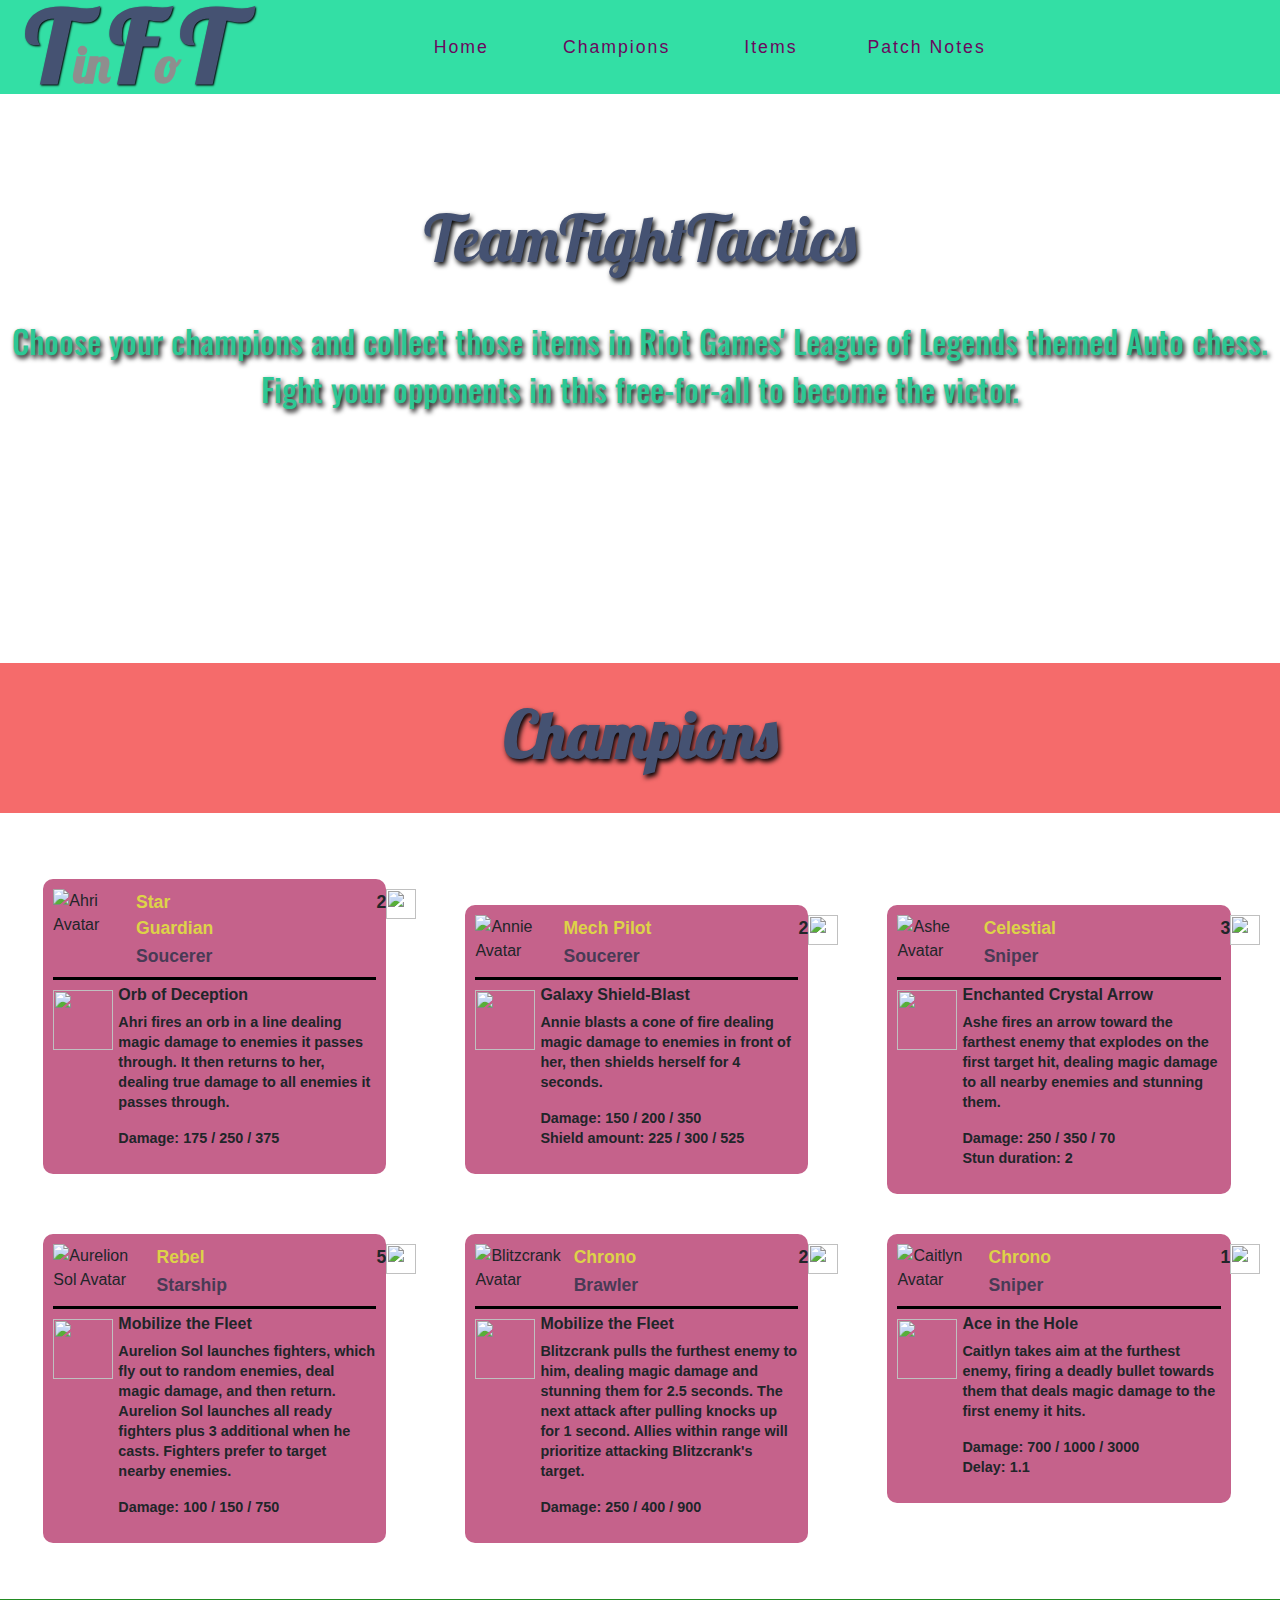
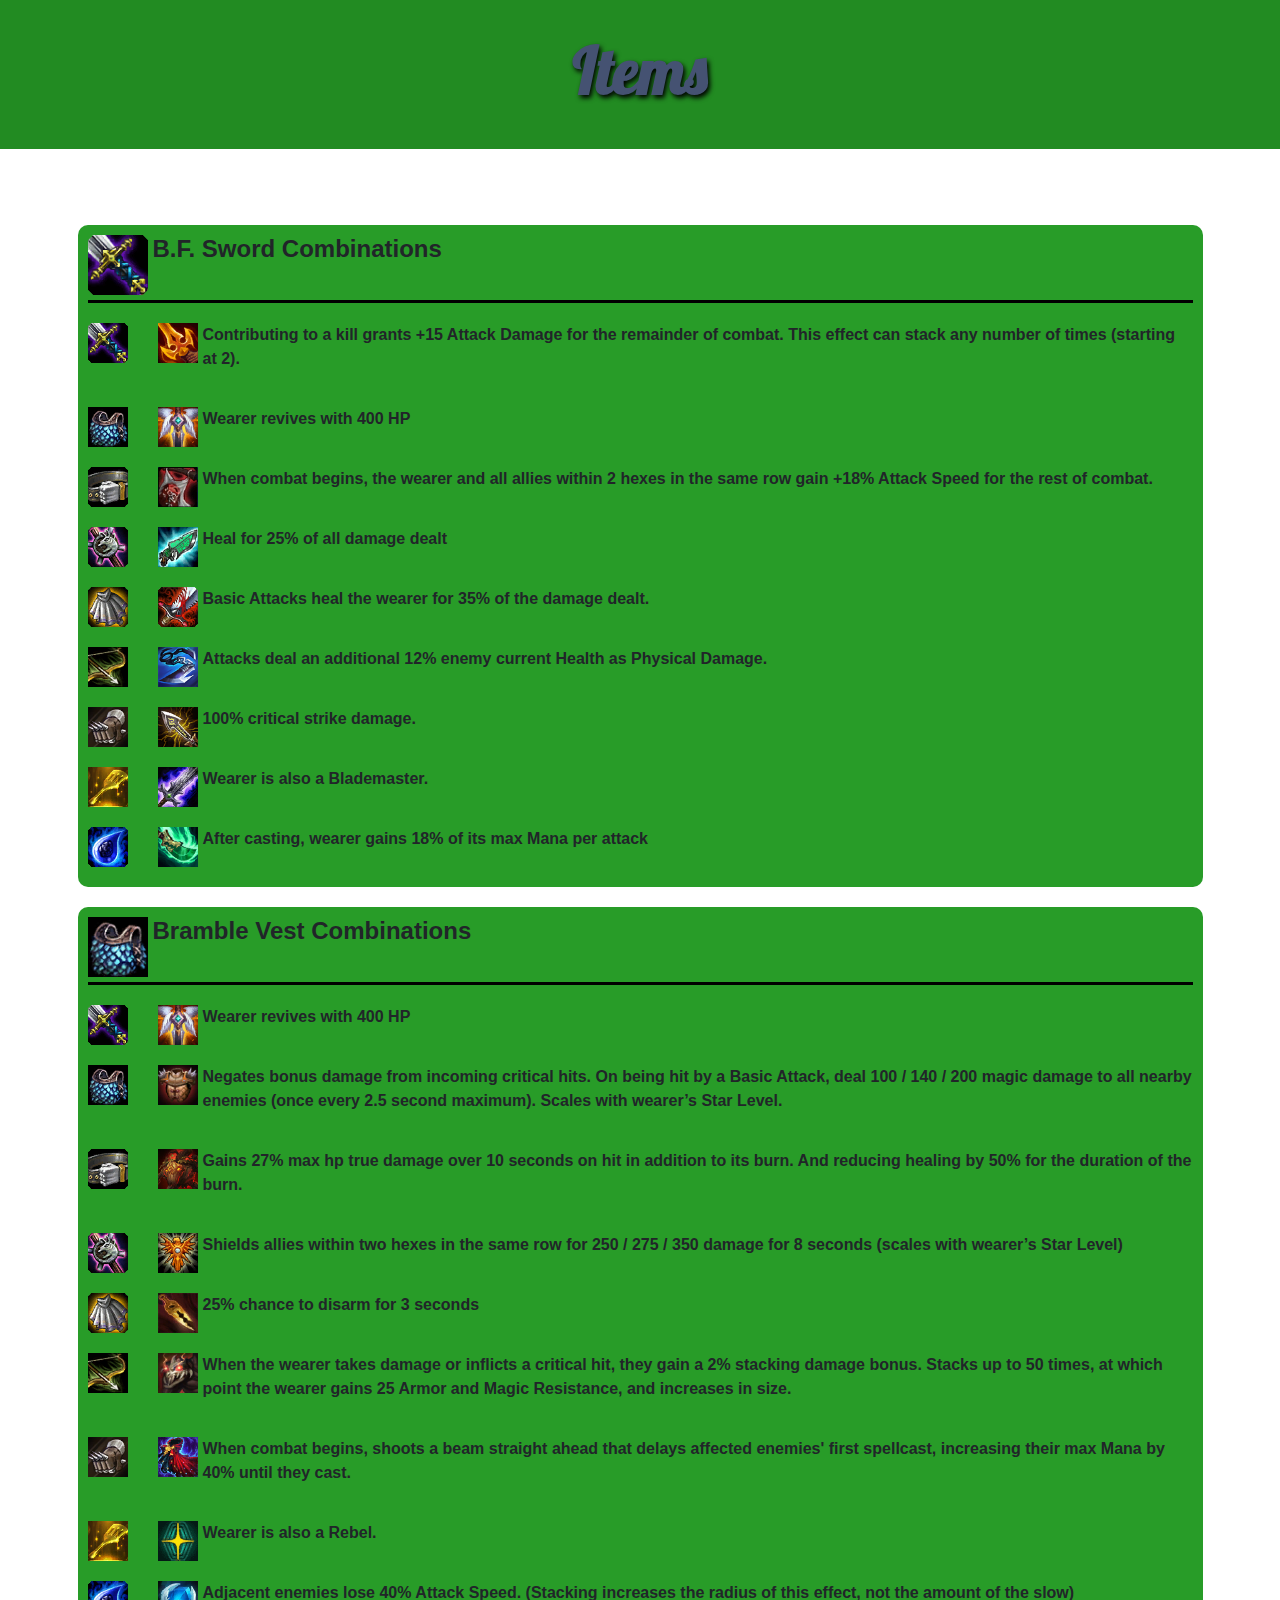
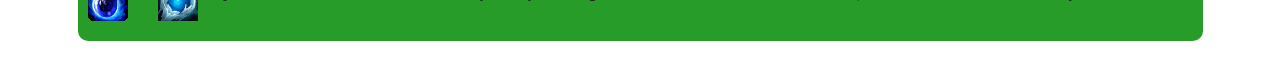
==== index.html @ 9db34774 "Added to items section and changed layout" ====
<!DOCTYPE html>
<html lang="en-us">

<head>
    <meta charset="utf-8">
    <meta name="viewport" content="width=device-width, initial-scale=1.0">
    <title>Tinfo</title>
    <link rel="stylesheet" href="https://maxcdn.bootstrapcdn.com/bootstrap/4.1.3/css/bootstrap.min.css">
    <link rel="stylesheet" href="https://use.fontawesome.com/releases/v5.6.3/css/all.css" integrity="sha384-UHRtZLI+pbxtHCWp1t77Bi1L4ZtiqrqD80Kn4Z8NTSRyMA2Fd33n5dQ8lWUE00s/" crossorigin="anonymous">
    <link href="assets/css/style.css" rel="stylesheet" type="text/css" />
</head>

<body>
    <!------------------------------------------------------------------------Home Page -->

    <div class="parallax">
        <nav class="navbar navbar-light navbar-expand-md">
            <a href="/" class="navbar-brand">
            <h2 id="tft">T<span class="info">in</span>F<span class="info">o</span>T</h2>
            </a>
            <button class="navbar-toggler ml-auto" type="button" data-toggle="collapse" data-target="#navbarNavDropdown" aria-controls="navbarNavDropdown" aria-expanded="false" aria-label="Toggle navigation">
            <span class="navbar-toggler-icon"></span></button>

            <div class="collapse navbar-collapse" id="navbarNavDropdown">
                <ul class="navbar-nav" id="navnav">
                    <li class="active nav-item mr-2"><a class="nav-link" href="/">Home</a></li>
                    <li class="nav-item mr-2"><a class="nav-link" href="">Champions</a></li>
                    <li class="nav-item mr-1"><a class="nav-link" href="">Items</a></li>
                    <li class="nav-item mr-1"><a class="nav-link" href="">Patch Notes</a></li>               
                </ul>
            </div>
        </nav>
        <section>
            <div class="title">
                <h1>TeamFightTactics</h1>
            </div>
            <div class="row">
                <div class="col-12">
                    <div class="title-info text-center">
                        <p>Choose your champions and collect those items in Riot Games' League of Legends themed Auto chess.<br>
                        Fight your opponents in this free-for-all to become the victor.</p>
                    </div>
                </div>
            </div>
        </section>

        <!--------------------------------------------------------------Champion Section-->

        <section  class="champion-img">
            <div class="row">
                <div class="col-12 champion-title">
                    <div>
                        <h2 class="champion">Champions</h2>
                    </div>
                </div>
            </div>
            <div class="row no-gutters">
                <div class="col">
                    <ul class="list-inline menucontainter" id="champion-list">
                        <li class="col-12 col-md-12 col-lg-6 col-xl-4 list-inline-item">
                            <div class="champion-box">
                                <div class="avatar-price">
                                    <div>
                                        <img class="avatar" src="assets/images/avatars/ahri.png" alt="Ahri Avatar">
                                    </div>
                                    <div class="origin-class">
                                        <p class="star-guardian">Star Guardian</p>
                                        <p class="sourcerer">Soucerer</p>
                                    </div>
                                    <div class="price">
                                        <p>
                                            2 <img class="coin" src="assets/images/misc/coin.png">
                                        </p>
                                    </div>
                                </div>
                                <div class="avatar-description">
                                    <div class="ability-box">
                                        <img class="ability" src="assets/images/abilities/ahri-ability.png">
                                    </div>
                                    <div class="ability-description-box">
                                        <h6>Orb of Deception</h6>
                                        <p class="ability-description">Ahri fires an orb in a line dealing magic damage to enemies it passes through. 
                                        It then returns to her, dealing true damage to all enemies it passes through.
                                        </p>

                                        <p class="ability-description">Damage: 175 / 250 / 375</p>
                                    </div>
                                </div>
                            </div>
                        </li>
                        <li class="col-12 col-md-12 col-lg-6 col-xl-4 list-inline-item">
                            <div class="champion-box">
                                <div class="avatar-price">
                                    <div>
                                        <img class="avatar" src="assets/images/avatars/annie.png" alt="Annie Avatar">
                                    </div>
                                    <div class="origin-class">
                                        <p class="star-guardian">Mech Pilot</p>
                                        <p class="sourcerer">Soucerer</p>
                                    </div>
                                    <div class="price">
                                        <p>
                                            2 <img class="coin" src="assets/images/misc/coin.png">
                                        </p>
                                    </div>
                                </div>
                                <div class="avatar-description">
                                    <div class="ability-box">
                                        <img class="ability" src="assets/images/abilities/annie-ability.png">
                                    </div>
                                    <div class="ability-description-box">
                                        <h6>Galaxy Shield-Blast</h6>
                                        <p class="ability-description">Annie blasts a cone of fire dealing magic damage 
                                        to enemies in front of her, then shields herself for 4 seconds.
                                        </p>

                                        <p class="ability-description">    Damage: 150 / 200 / 350 <br> Shield amount: 225 / 300 / 525</p>
                                    </div>
                                </div>
                            </div>
                        </li>
                        <li class="col-12 col-md-12 col-lg-6 col-xl-4 list-inline-item">
                            <div class="champion-box">
                                <div class="avatar-price">
                                    <div>
                                        <img class="avatar" src="assets/images/avatars/ashe.png" alt="Ashe Avatar">
                                    </div>
                                    <div class="origin-class">
                                        <p class="star-guardian">Celestial</p>
                                        <p class="sourcerer">Sniper</p>
                                    </div>
                                    <div class="price">
                                        <p>
                                            3 <img class="coin" src="assets/images/misc/coin.png">
                                        </p>
                                    </div>
                                </div>
                                <div class="avatar-description">
                                    <div class="ability-box">
                                        <img class="ability" src="assets/images/abilities/ashe-ability.png">
                                    </div>
                                    <div class="ability-description-box">
                                        <h6>Enchanted Crystal Arrow</h6>
                                        <p class="ability-description">Ashe fires an arrow toward the farthest enemy that 
                                         explodes on the first target hit, dealing magic damage to all nearby enemies and stunning them.
                                        </p>

                                        <p class="ability-description">    Damage: 250 / 350 / 70 <br> Stun duration: 2</p>
                                    </div>
                                </div>
                            </div>
                        </li>
                        <li class="col-12 col-md-12 col-lg-6 col-xl-4 list-inline-item">
                            <div class="champion-box">
                                <div class="avatar-price">
                                    <div>
                                        <img class="avatar" src="assets/images/avatars/aurelionsol.png" alt="Aurelion Sol Avatar">
                                    </div>
                                    <div class="origin-class">
                                        <p class="star-guardian">Rebel</p>
                                        <p class="sourcerer">Starship</p>
                                    </div>
                                    <div class="price">
                                        <p>
                                            5 <img class="coin" src="assets/images/misc/coin.png">
                                        </p>
                                    </div>
                                </div>
                                <div class="avatar-description">
                                    <div class="ability-box">
                                        <img class="ability" src="assets/images/abilities/aurelion-ability.png">
                                    </div>
                                    <div class="ability-description-box">
                                        <h6>Mobilize the Fleet</h6>
                                        <p class="ability-description">Aurelion Sol launches fighters, which fly out to random enemies, deal magic damage, and then return. 
                                        Aurelion Sol launches all ready fighters plus 3 additional when he casts. Fighters prefer to target nearby enemies.
                                        </p>

                                        <p class="ability-description">Damage: 100 / 150 / 750</p>
                                    </div>
                                </div>
                            </div>
                        </li>
                        <li class="col-12 col-md-12 col-lg-6 col-xl-4 list-inline-item">
                            <div class="champion-box">
                                <div class="avatar-price">
                                    <div>
                                        <img class="avatar" src="assets/images/avatars/blitzcrank.png" alt="Blitzcrank Avatar">
                                    </div>
                                    <div class="origin-class">
                                        <p class="star-guardian">Chrono</p>
                                        <p class="sourcerer">Brawler</p>
                                    </div>
                                    <div class="price">
                                        <p>
                                            2 <img class="coin" src="assets/images/misc/coin.png">
                                        </p>
                                    </div>
                                </div>
                                <div class="avatar-description">
                                    <div class="ability-box">
                                        <img class="ability" src="assets/images/abilities/blitzcrank-ability.png">
                                    </div>
                                    <div class="ability-description-box">
                                        <h6>Mobilize the Fleet</h6>
                                        <p class="ability-description">Blitzcrank pulls the furthest enemy to him, dealing magic damage and stunning them for 2.5 seconds. The next attack after pulling knocks up for 1 second. 
                                        Allies within range will prioritize attacking Blitzcrank's target.
                                        </p>

                                        <p class="ability-description">Damage: 250 / 400 / 900</p>
                                    </div>
                                </div>
                            </div>
                        </li>
                        <li class="col-12 col-md-12 col-lg-6 col-xl-4 list-inline-item">
                            <div class="champion-box">
                                <div class="avatar-price">
                                    <div>
                                        <img class="avatar" src="assets/images/avatars/caitlyn.png" alt="Caitlyn Avatar">
                                    </div>
                                    <div class="origin-class">
                                        <p class="star-guardian">Chrono</p>
                                        <p class="sourcerer">Sniper</p>
                                    </div>
                                    <div class="price">
                                        <p>
                                            1 <img class="coin" src="assets/images/misc/coin.png">
                                        </p>
                                    </div>
                                </div>
                                <div class="avatar-description">
                                    <div class="ability-box">
                                        <img class="ability" src="assets/images/abilities/caitlyn-ability.png">
                                    </div>
                                    <div class="ability-description-box">
                                        <h6>Ace in the Hole</h6>
                                        <p class="ability-description">Caitlyn takes aim at the furthest enemy, 
                                        firing a deadly bullet towards them that deals magic damage to the first enemy it hits.
                                        </p>

                                        <p class="ability-description">    Damage: 700 / 1000 / 3000 <br> Delay: 1.1 </p>
                                    </div>
                                </div>
                            </div>
                        </li>
                    </ul> 
                </div>
            </div>
        </section>

        <!--------------------------------------------------------------Item Section-->

        <section class="item-img">
            <container>
                <div class="row">
                    <div class="col-12 item-title">
                        <div>
                            <h2 class="item">Items</h2>
                        </div>
                    </div>
                </div>
                <div class="row no-gutters">
                    <div class="col">
                        <ul class="list-inline menucontainter" id="item-list">
                            <li class=" col-12 list-inline-item">
                                <div class="item-box">
                                    <div class="item-header">
                                        <div>
                                            <img class= "item-avatar" src="assets/images/items/bfsword.png" alt="B.F. Sword">
                                        </div>
                                        <div class="item-box-header">
                                            <h4>B.F. Sword Combinations</h4>
                                        </div>
                                    </div>
                                    <div class="combo-box">
                                        <div>
                                            <img class= "item-avatar-sm item-one" src="assets/images/items/bfsword.png" alt="B.F. Sword">
                                        </div>
                                        <div>
                                            <img class= "item-avatar-sm item-two" src="assets/images/items/combined/deathblade.png" alt="deathblade">
                                        </div>
                                        <div class="combo-description">
                                            <p>Contributing to a kill grants +15 Attack Damage for the remainder of combat. This effect 
                                            can stack any number of times (starting at 2).
                                            </p> 
                                        </div>
                                    </div>
                                    <div class="combo-box">
                                        <div>
                                            <img class= "item-avatar-sm item-one" src="assets/images/items/chainvest.png" alt="Chain Vest">
                                        </div>
                                        <div>
                                            <img class= "item-avatar-sm item-two" src="assets/images/items/combined/guardianangel.png" alt="Guardian Angel">
                                        </div>
                                        <div class="combo-description">
                                            <p>Wearer revives with 400 HP
                                            </p> 
                                        </div>
                                    </div>
                                    <div class="combo-box">
                                        <div>
                                            <img class= "item-avatar-sm item-one" src="assets/images/items/giantsbelt.png" alt="Giant's Belt">
                                        </div>
                                        <div>
                                            <img class= "item-avatar-sm item-two" src="assets/images/items/combined/zekesherald.png" alt="Zeke's Herald">
                                        </div>
                                        <div class="combo-description">
                                            <p>When combat begins, the wearer and all allies within 2 hexes 
                                            in the same row gain +18% Attack Speed for the rest of combat.
                                            </p> 
                                        </div>
                                    </div>
                                    <div class="combo-box">
                                        <div>
                                            <img class= "item-avatar-sm item-one" src="assets/images/items/needlesslylargerod.png" alt="Needlessly Large Rod">
                                        </div>
                                        <div>
                                            <img class= "item-avatar-sm item-two" src="assets/images/items/combined/hextechgunblade.png" alt="Hextech Gunblade">
                                        </div>
                                        <div class="combo-description">
                                            <p>Heal for 25% of all damage dealt
                                            </p> 
                                        </div>
                                    </div>
                                    <div class="combo-box">
                                        <div>
                                            <img class= "item-avatar-sm item-one" src="assets/images/items/negatroncloak.png" alt="Negatron Cloak">
                                        </div>
                                        <div>
                                            <img class= "item-avatar-sm item-two" src="assets/images/items/combined/bloodthirster.png" alt="Bloodthirster">
                                        </div>
                                        <div class="combo-description">
                                            <p>Basic Attacks heal the wearer for 35% of the damage dealt.
                                            </p> 
                                        </div>
                                    </div>
                                    <div class="combo-box">
                                        <div>
                                            <img class= "item-avatar-sm item-one" src="assets/images/items/recurvebow.png" alt="Recurve Bow">
                                        </div>
                                        <div>
                                            <img class= "item-avatar-sm item-two" src="assets/images/items/combined/giantslayer.png" alt="Giant Slayer">
                                        </div>
                                        <div class="combo-description">
                                            <p>Attacks deal an additional 12% enemy current Health as Physical Damage.
                                            </p> 
                                        </div>
                                    </div>
                                    <div class="combo-box">
                                        <div>
                                            <img class= "item-avatar-sm item-one" src="assets/images/items/sparringgloves.png" alt="Sparring Gloves">
                                        </div>
                                        <div>
                                            <img class= "item-avatar-sm item-two" src="assets/images/items/combined/infinityedge.png" alt="Infinity Edge">
                                        </div>
                                        <div class="combo-description">
                                            <p>100% critical strike damage.
                                            </p> 
                                        </div>
                                    </div>
                                    <div class="combo-box">
                                        <div>
                                            <img class= "item-avatar-sm item-one" src="assets/images/items/spatula.png" alt="B.F. Sword">
                                        </div>
                                        <div>
                                            <img class= "item-avatar-sm item-two" src="assets/images/items/combined/bladeoftheruinedking.png" alt="Blade of the Ruined King">
                                        </div>
                                        <div class="combo-description">
                                            <p>Wearer is also a Blademaster.
                                            </p> 
                                        </div>
                                    </div>
                                    <div class="combo-box">
                                        <div>
                                            <img class= "item-avatar-sm item-one" src="assets/images/items/tearofthegoddess.png" alt="Tear of the Godess">
                                        </div>
                                        <div>
                                            <img class= "item-avatar-sm item-two" src="assets/images/items/combined/spearofshojin.png" alt="Spear of Shojin">
                                        </div>
                                        <div class="combo-description">
                                            <p>After casting, wearer gains 18% of its max Mana per attack
                                            </p> 
                                        </div>
                                    </div>
                                </div>
                            </li>
                            <li class=" col-12 list-inline-item ">
                                <div class="item-box">
                                    <div class="item-header">
                                        <div>
                                            <img class= "item-avatar" src="assets/images/items/chainvest.png" alt="Bramble Vest">
                                        </div>
                                        <div class="item-box-header">
                                            <h4>Bramble Vest Combinations</h4>
                                        </div>
                                    </div>
                                    <div class="combo-box">
                                        <div>
                                            <img class= "item-avatar-sm item-one" src="assets/images/items/bfsword.png" alt="B.F. Sword">
                                        </div>
                                        <div>
                                            <img class= "item-avatar-sm item-two" src="assets/images/items/combined/guardianangel.png" alt="Guardian Angel">
                                        </div>
                                        <div class="combo-description">
                                            <p>Wearer revives with 400 HP
                                            </p> 
                                        </div>
                                    </div>
                                    <div class="combo-box">
                                        <div>
                                            <img class= "item-avatar-sm item-one" src="assets/images/items/chainvest.png" alt="Chain Vest">
                                        </div>
                                        <div>
                                            <img class= "item-avatar-sm item-two" src="assets/images/items/combined/bramblevest.png" alt="Bramble Vest">
                                        </div>
                                        <div class="combo-description">
                                            <p>Negates bonus damage from incoming critical hits. On being hit by a Basic Attack, deal 100 / 140 / 200 magic damage 
                                            to all nearby enemies (once every 2.5 second maximum). Scales with wearer’s Star Level.
                                            </p> 
                                        </div>
                                    </div>
                                    <div class="combo-box">
                                        <div>
                                            <img class= "item-avatar-sm item-one" src="assets/images/items/giantsbelt.png" alt="Giant's Belt">
                                        </div>
                                        <div>
                                            <img class= "item-avatar-sm item-two" src="assets/images/items/combined/redbuff.png" alt="Red Buff">
                                        </div>
                                        <div class="combo-description">
                                            <p>Gains 27% max hp true damage over 10 seconds on hit in addition to its burn. And reducing healing 
                                            by 50% for the duration of the burn.
                                            </p> 
                                        </div>
                                    </div>
                                    <div class="combo-box">
                                        <div>
                                            <img class= "item-avatar-sm item-one" src="assets/images/items/needlesslylargerod.png" alt="Needlessly Large Rod">
                                        </div>
                                        <div>
                                            <img class= "item-avatar-sm item-two" src="assets/images/items/combined/locketoftheironsolari.png" alt="Locket of the Iron Solari">
                                        </div>
                                        <div class="combo-description">
                                            <p>Shields allies within two hexes in the same row for 250 / 275 / 350 damage for 8 seconds
                                            (scales with wearer’s Star Level)
                                            </p> 
                                        </div>
                                    </div>
                                    <div class="combo-box">
                                        <div>
                                            <img class= "item-avatar-sm item-one" src="assets/images/items/negatroncloak.png" alt="Negatron Cloak">
                                        </div>
                                        <div>
                                            <img class= "item-avatar-sm item-two" src="assets/images/items/combined/swordbreaker.png" alt="Sword Breaker">
                                        </div>
                                        <div class="combo-description">
                                            <p>25% chance to disarm for 3 seconds
                                            </p> 
                                        </div>
                                    </div>
                                    <div class="combo-box">
                                        <div>
                                            <img class= "item-avatar-sm item-one" src="assets/images/items/recurvebow.png" alt="Recurve Bow">
                                        </div>
                                        <div>
                                            <img class= "item-avatar-sm item-two" src="assets/images/items/combined/titansresolve.png" alt="Titan's Resolve">
                                        </div>
                                        <div class="combo-description">
                                            <p>When the wearer takes damage or inflicts a critical hit, they gain a 2% stacking damage bonus. 
                                            Stacks up to 50 times, at which point the wearer gains 25 Armor and Magic Resistance, and increases in size.
                                            </p> 
                                        </div>
                                    </div>
                                    <div class="combo-box">
                                        <div>
                                            <img class= "item-avatar-sm item-one" src="assets/images/items/sparringgloves.png" alt="Sparring Gloves">
                                        </div>
                                        <div>
                                            <img class= "item-avatar-sm item-two" src="assets/images/items/combined/shroudofstillness.png" alt="Shroud of Stillness">
                                        </div>
                                        <div class="combo-description">
                                            <p>When combat begins, shoots a beam straight ahead that delays affected enemies' first spellcast, increasing 
                                            their max Mana by 40% until they cast.
                                            </p> 
                                        </div>
                                    </div>
                                    <div class="combo-box">
                                        <div>
                                            <img class= "item-avatar-sm item-one" src="assets/images/items/spatula.png" alt="B.F. Sword">
                                        </div>
                                        <div>
                                            <img class= "item-avatar-sm item-two" src="assets/images/items/combined/rebelmedal.png" alt="Rebel Medal">
                                        </div>
                                        <div class="combo-description">
                                            <p>Wearer is also a Rebel.
                                            </p> 
                                        </div>
                                    </div>
                                    <div class="combo-box">
                                        <div>
                                            <img class= "item-avatar-sm item-one" src="assets/images/items/tearofthegoddess.png" alt="Tear of the Godess">
                                        </div>
                                        <div>
                                            <img class= "item-avatar-sm item-two" src="assets/images/items/combined/frozenheart.png" alt="Frozen Heart">
                                        </div>
                                        <div class="combo-description">
                                            <p>Adjacent enemies lose 40% Attack Speed. (Stacking increases the radius of this effect, not the amount of the slow)
                                            </p> 
                                        </div>
                                    </div>
                                </div>
                            </li>
                        </ul>
                    </div>
                </div>
            </container>
            
        </section>
        <script src="https://code.jquery.com/jquery-3.4.1.slim.min.js"
        integrity="sha384-J6qa4849blE2+poT4WnyKhv5vZF5SrPo0iEjwBvKU7imGFAV0wwj1yYfoRSJoZ+n" crossorigin="anonymous"></script>
        <script src="https://cdn.jsdelivr.net/npm/popper.js@1.16.0/dist/umd/popper.min.js"
        integrity="sha384-Q6E9RHvbIyZFJoft+2mJbHaEWldlvI9IOYy5n3zV9zzTtmI3UksdQRVvoxMfooAo" crossorigin="anonymous"></script>
        <script src="https://stackpath.bootstrapcdn.com/bootstrap/4.4.1/js/bootstrap.min.js"
        integrity="sha384-wfSDF2E50Y2D1uUdj0O3uMBJnjuUD4Ih7YwaYd1iqfktj0Uod8GCExl3Og8ifwB6" crossorigin="anonymous"></script>
    </div>
</body>

</html>
---- assets/css/style.css ----
@import url("https://fonts.googleapis.com/css?family=Noto:100,200,300.400,500,600,700|Nanum+Pen+Script|Oswald:100,200,300.400,500,600,700|Lobster|Fredericka+the+Great");

/*-----------------------------------------------------parallax*/
.parallax{
    background-image: url("../images/misc/hero.jpg");
    background-repeat: no-repeat;
    min-height: 100%;
    width: 100%;
    background-position-x: right -450px;
    background-position-y: -80px;
    background-attachment: fixed;
    overflow-x: hidden;
} 

/*---------------------------------- Navbar-*/
.navbar {
    margin-bottom: 0;
    width: 100%;
    border: 0;
    background-color: #33dfa5;
    top: 0px;
    left: 0px;
    position: absolute;
    z-index: 1;
}

.navbar .navbar-toggler {
    border: 0;
}

.navbar-brand{
    font-family: 'Lobster', sans-serif; 
    font-size: 300%;
    margin-left: 10px;
    margin-right: 100px;
    padding: 0;  
    
}

#tft{
    font-weight: 600;
    font-size: 210%;
    height: 70px;
    color: #455272;
    text-shadow: 1px 1px 2px #000000;
    line-height: 75px;
    
   
    
}

nav a h2 span{
    color: #8f8e8e;
    font-size: 50%;
    text-shadow: none;
}

.navbar-nav{
    margin-left: 300px;
}

.navbar-nav li{
    float: right;
    margin-right: 40px;
    margin-left: 50px;
    font-family: 'Noto', sans-serif;  
}

#navnav li a{
    color: #6b085e;
}

#navnav li a:hover {
    color: #106d2c;
}

.nav-item{
    
    line-height: 55px;
    letter-spacing:2px;
    font-size: 130%;
}

/*---------------------------------------------------------------title----*/
section div h1{
    width: 100%;
    text-align: center;  
    margin: 200px 0px 0px;
    font-size: 400%;
    font-family: 'Lobster', sans-serif;
    color: #455272;
    text-shadow: 2px 3px 5px #000000;
}

.title-info{
    width: 100%;
    text-align: center;
    margin: 40px 5px  250px 0px;
    padding: 0px 10px;
    font-size: 200%;
    font-family: 'Oswald', sans-serif;
    font-weight: 500;
    color: #2dc794;
    text-shadow: 2px 3px 5px #000000;
}
/*----------------------------------------------------------champions background--*/
.champion-img{
    background-image: url("../images/misc/champions.jpg");
    background-repeat: no-repeat;
    min-height: 100%;
    width: 100%;
    background-size: cover;
    background-attachment: fixed;
    overflow-x: hidden;
}
/*--------------------------------------------------------------Champions header--*/

.champion-title{

    background-color: #f56b6b;
    margin-bottom: 5%;
    padding: 2.5% 0px;
}

.champion{

    
    text-align: center;
    font-family: 'Lobster', sans-serif;
    font-size: 400%;
    font-weight: 600;
    color: #455272;
    text-shadow: 2px 3px 5px #000000;
}

/*--------------------------------------------------------------Champions descriptions--*/

#champion-list .list-inline-item{

    padding-left: 3px;
    padding-right: 3px;
    max-width: 32%;
}

.champion-box{

    background-color: #c5628b;
    margin-bottom: 40px;
    margin-left: 5%;
    margin-right: 5%;
    padding: 10px 10px;
    border-radius: 10px;
    position: relative;

}

.avatar-price{

    display: flex;
    padding-bottom: 5px;
    border-bottom: solid #000000;

}

.avatar{

    height:60px;
    width:60px;
    
}

.origin-class{
    width: 120px;
    padding-left: 5px;
    margin-right: 130px;
}

.origin-class p{

    margin-bottom: 2px;
    font-size: 110%;
    font-weight: 700;
}


.price p{

    font-weight: 600;
    font-size: 110%;
    position: absolute;
    float: right;
    
}

.coin{

    width: 30px;
    height: 30px;
    position: absolute;
    float: right;
}

.avatar-description{

    display: flex;
}

.ability-box{

    margin-top: 10px;
    
}

.ability-description-box{

    margin-left: 5px;
    margin-top: 5px;

}

.ability-description-box h6{

    font-weight: 700;
}

.ability{

    width: 60px;
    height: 60px;
}

.ability-description{

    font-size: 90%;
    line-height: 20px;
    font-weight: 600;
}

/*--------------------------------------------------------------origin and class colours--*/

.star-guardian{

    color: #ddd348

}

.sourcerer{

    color: #493a55
}

/*----------------------------------------------------------Items background--*/
.item-img{

    background-image: url("../images/misc/item.jpg");
    background-repeat: no-repeat;
    min-height: 100%;
    width: 100%;
    background-size: cover;
    background-attachment: fixed;
    overflow-x: hidden;

}

/*--------------------------------------------------------------Items header--*/

.item-title{

    background-color: #228b22;
    margin-bottom: 5%;
    padding: 2.5% 0px;
}

.item{

    text-align: center;
    font-family: 'Lobster', sans-serif;
    font-size: 400%;
    font-weight: 600;
    color: #455272;
    text-shadow: 2px 3px 5px #000000
}

/*--------------------------------------------------------------items descriptions--*/

#item-list .list-inline-item{

    max-width: 100%;
    
}


.item-box{

    background-color: #289c28;
    margin: 10px 5%;
    padding: 10px 10px;
    border-radius: 10px;
    position: relative;

}

.item-header{

    display: flex;
    padding-bottom: 5px;
    border-bottom: solid #000000;

}


.item-avatar{

    height:60px;
    width:60px;

}

.item-box-header{

    padding-left: 5px;

}

.item-box-header h4{

    font-weight: 700;
}

.combo-box{

    display: flex;
    margin-top: 20px;
    margin-bottom:10px;
}

.item-avatar-sm{

    height: 40px;
    width: 40px;
}

.item-one{

    margin-right: 30px;
    line-height: 1.5;
}

.item-two{

    margin-right: 5px;
    line-height: 1.5;

}

.combo-description p{

    font-weight: 600;

}
/*-----------------------------------------------------laptop media query--*/

@media only screen and (max-width: 1365px) {

    .navbar-nav{
        margin-left: 5%;
        font-size: 85%
    }

.list-inline-item{
    max-width: 48%;
}

.champion-box{
    margin-left: 10%;
}

.origin-class{

    padding-left: 5px;
    margin-right: 45%;
}
}

/*-----------------------------------------------------tablet media query--*/

@media only screen and (max-width: 1024px) {

    #tft{
    font-size: 200%;
    }

    .navbar-nav{
        margin: 10px 0px;
    }
    .navbar-brand{
        margin-right: 50px;
    }

    .navbar-nav li{  
        margin-right: 40px;
        margin-left: 10px;
        font-size: 100%;
    }
    
.champion-box{
    margin-left:2%;
    margin-right:2%;
    
}

.list-inline-item{
    min-width: 100%;
}

.origin-class{

    padding-left: 5px;
    margin-right: 70%;
}

}

/*-----------------------------------------------------Phone media query--*/

@media only screen and (max-width: 768px) {

    #tft{
    font-size: 150%;
    }

    .navbar-nav{
        margin: 10px 0px; 
    }

    .title{
        font-size: 90%;
    }

    .title-info{
        margin: 20px 5px;
    }

.champion-box{
    margin-right:  3%;
    max-width: 100%;
}

.origin-class{

    padding-left: 5px;
    margin-right: 45%;
}

}
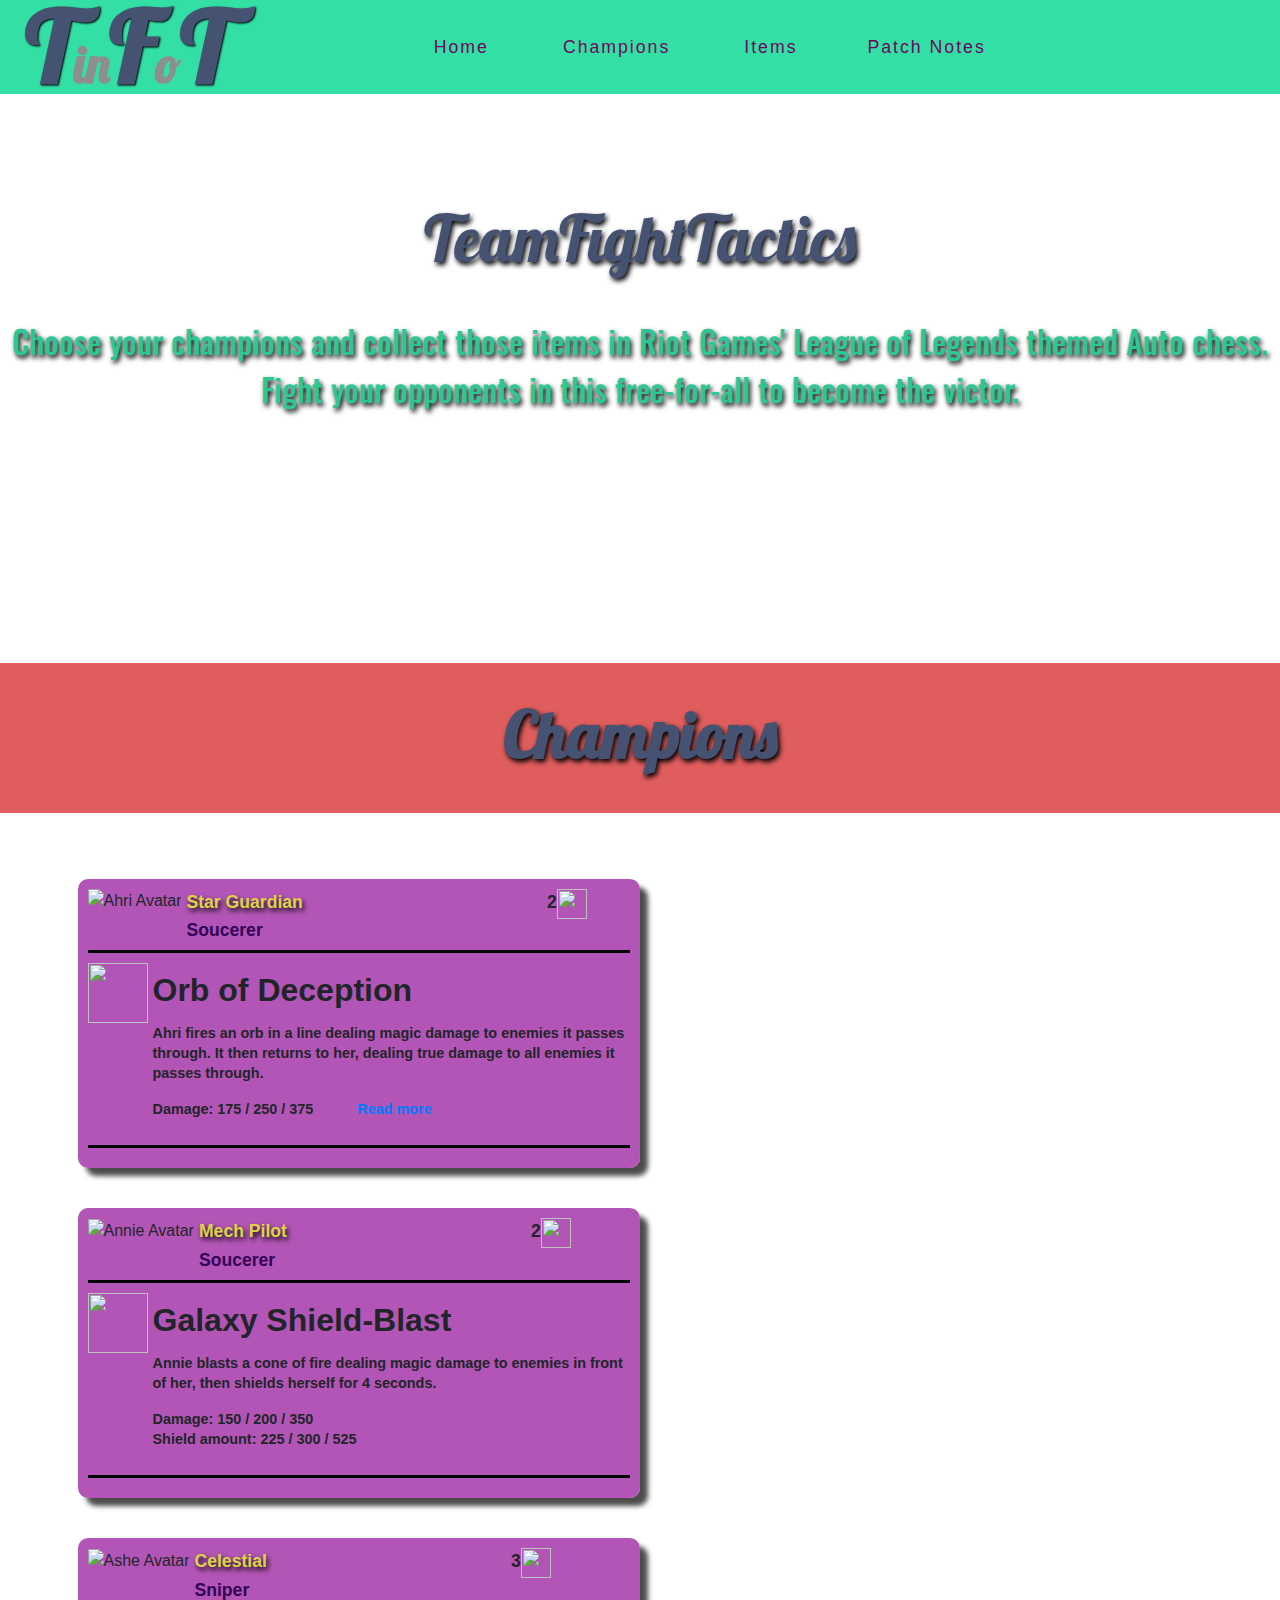
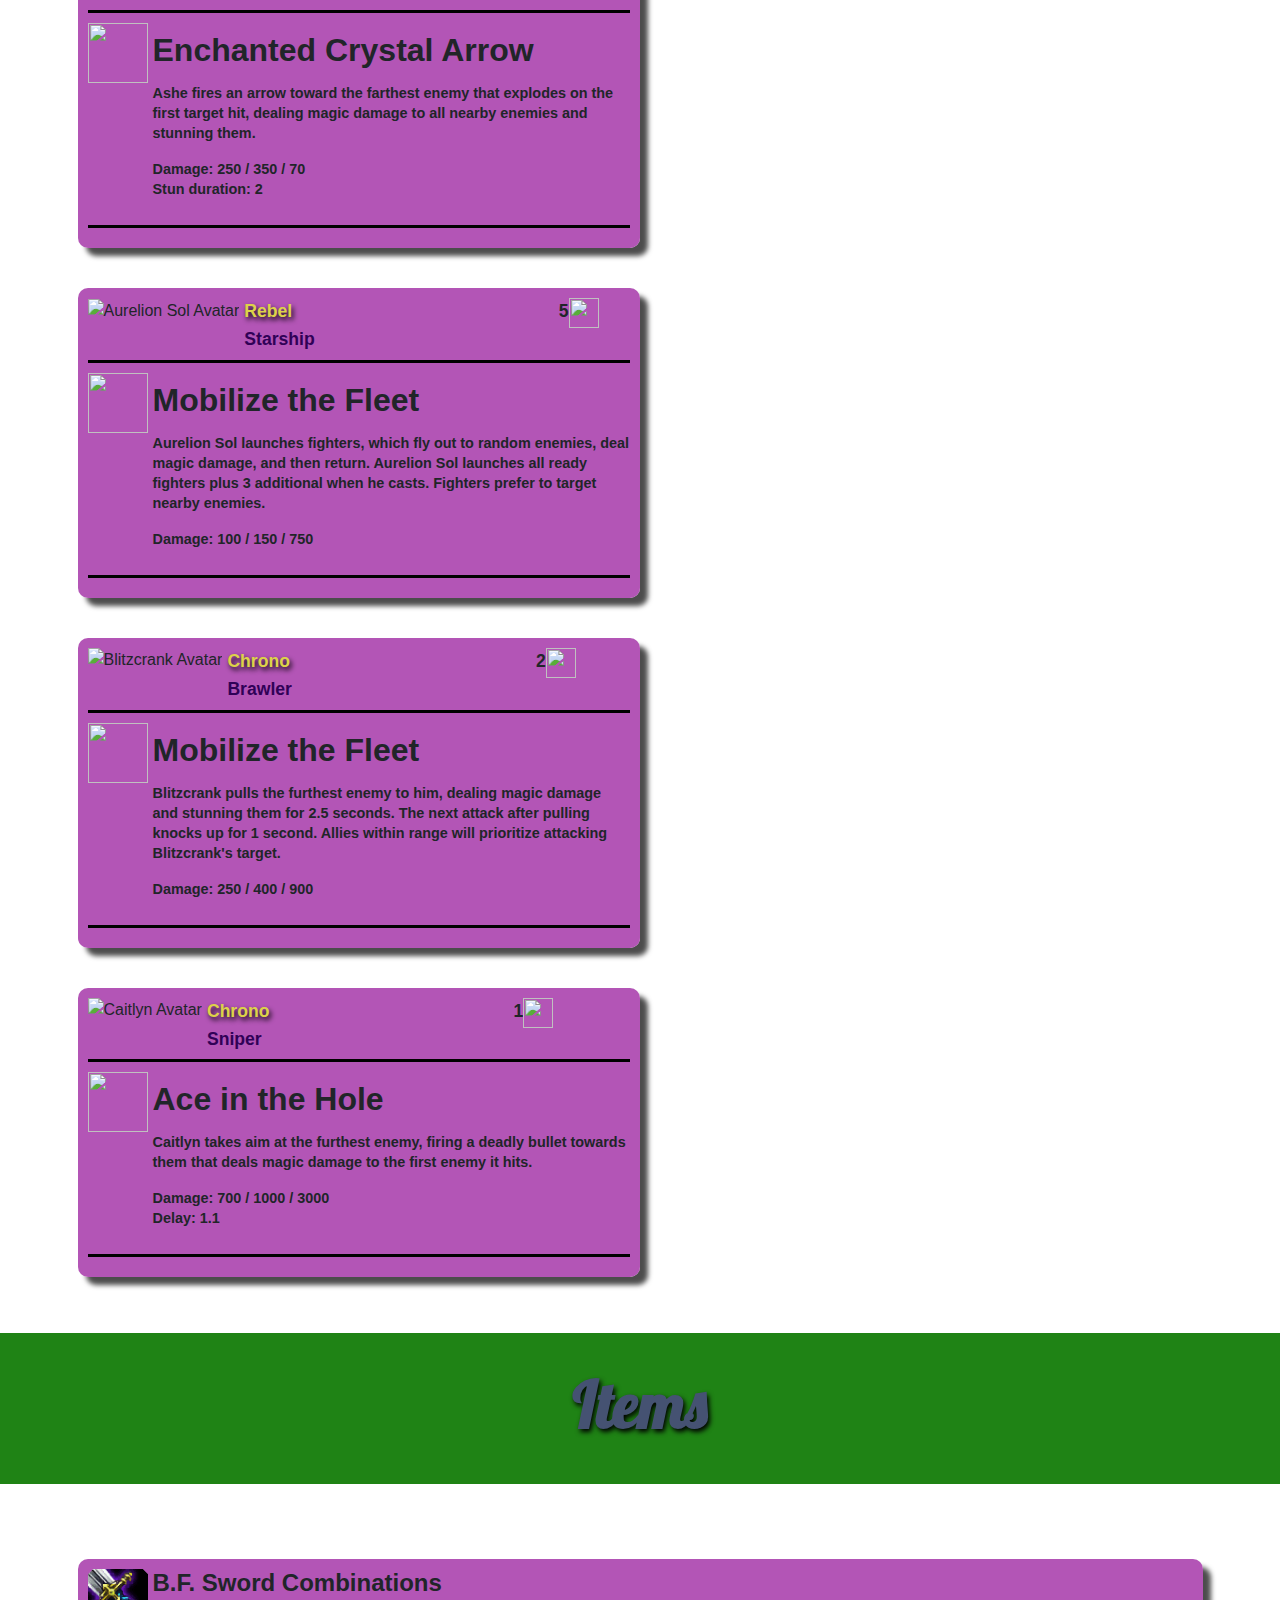
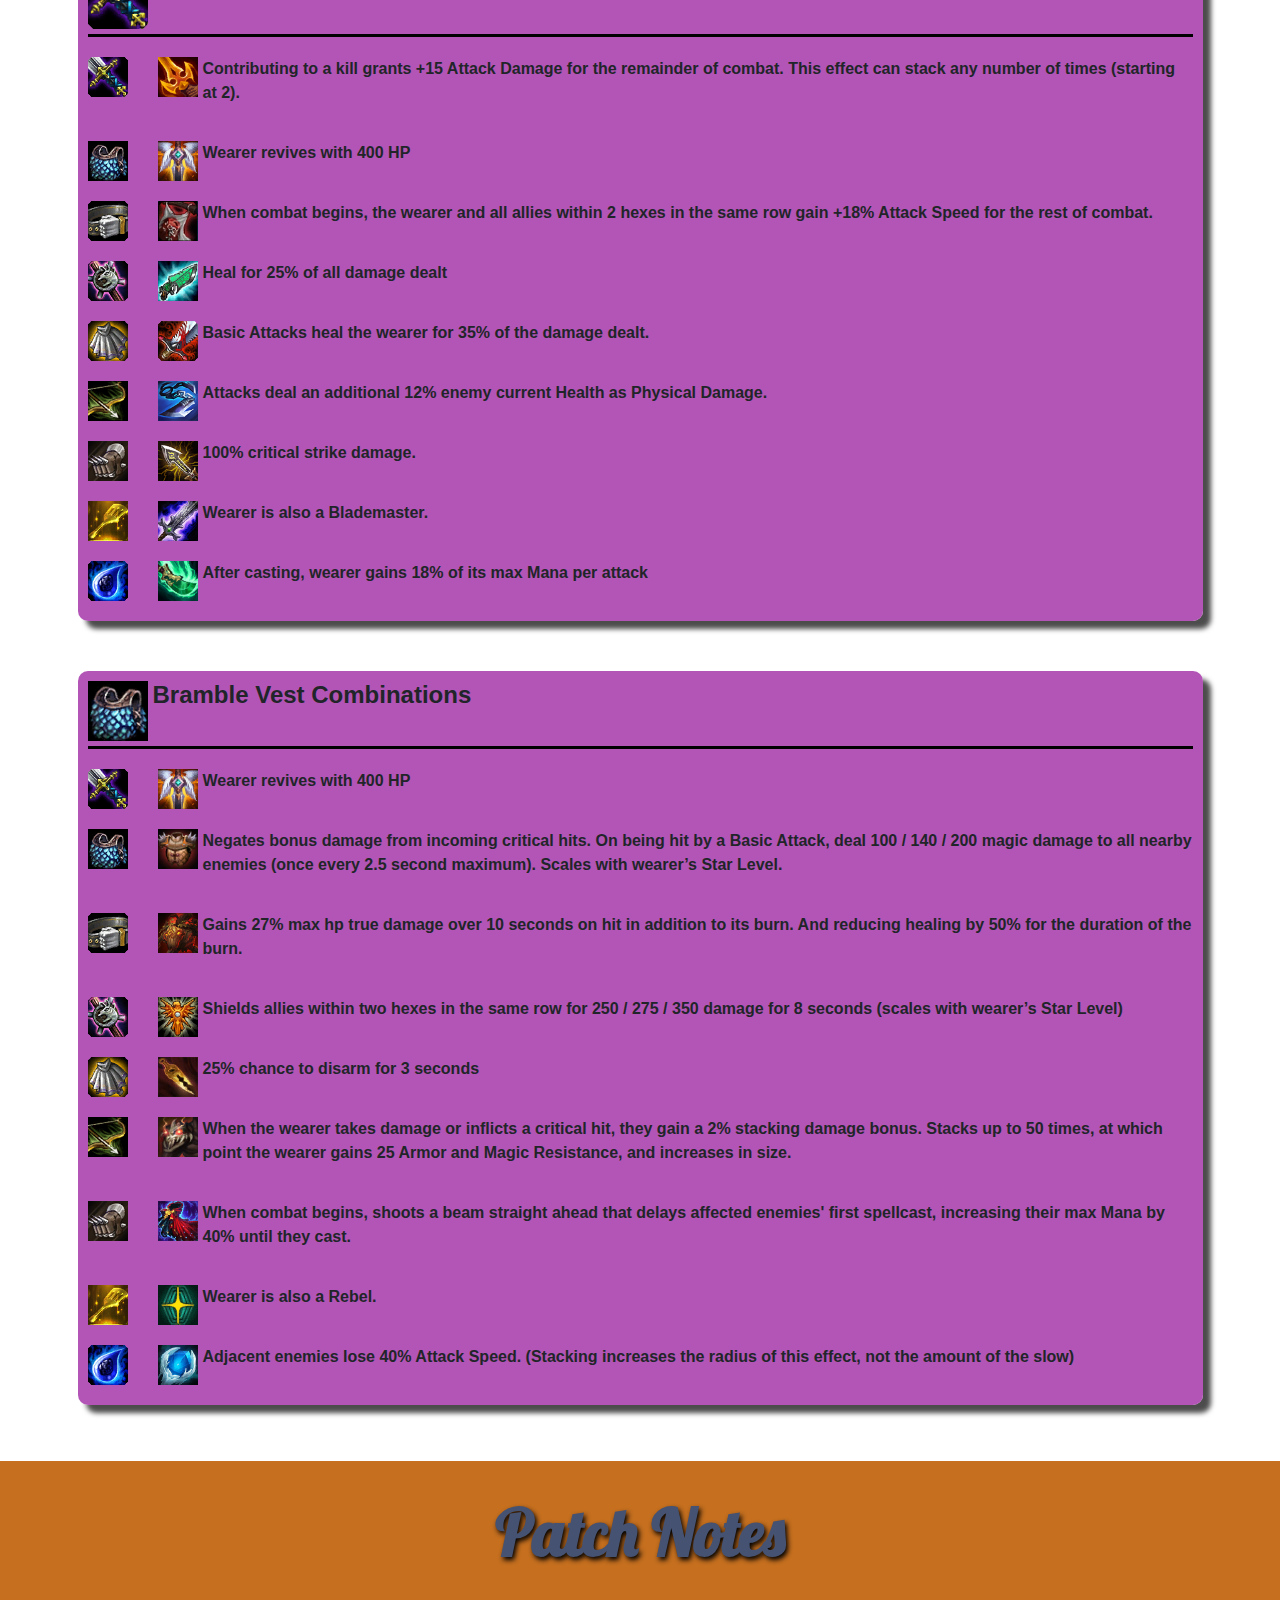
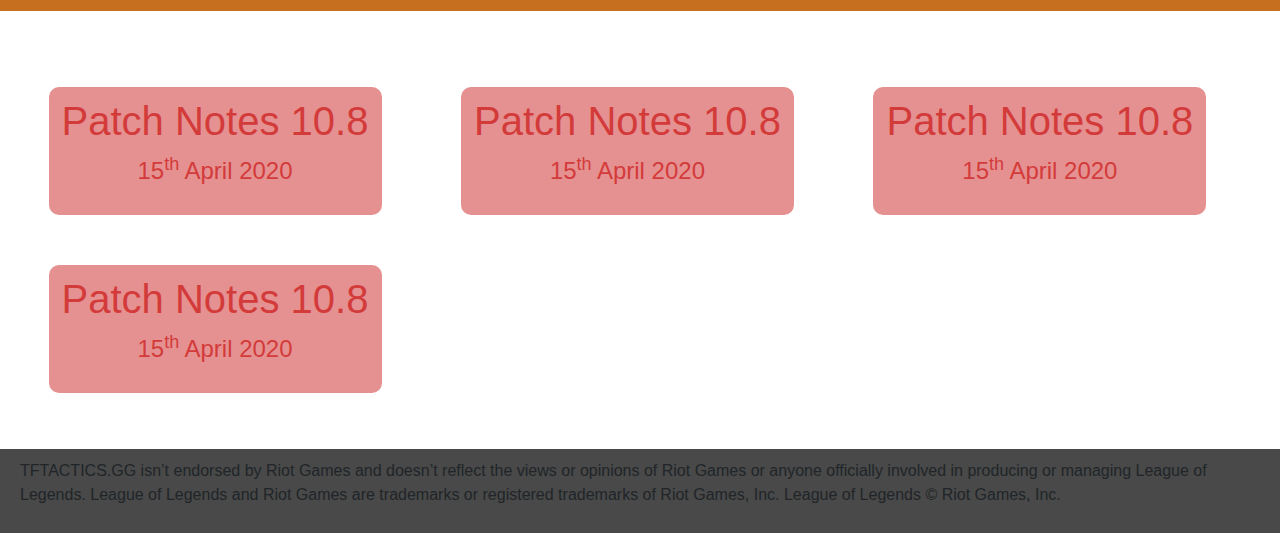
==== commit e541f7a6: "Added box shadows, updated champions.html responsivness" ====
--- a/index.html
+++ b/index.html
@@ -11,11 +11,11 @@
 </head>
 
 <body>
-    <!------------------------------------------------------------------------Home Page -->
+    <!-----------------------------------------------------------------------navbar -->
 
     <div class="parallax">
         <nav class="navbar navbar-light navbar-expand-md">
-            <a href="/" class="navbar-brand">
+            <a href="index.html" class="navbar-brand">
             <h2 id="tft">T<span class="info">in</span>F<span class="info">o</span>T</h2>
             </a>
             <button class="navbar-toggler ml-auto" type="button" data-toggle="collapse" data-target="#navbarNavDropdown" aria-controls="navbarNavDropdown" aria-expanded="false" aria-label="Toggle navigation">
@@ -23,13 +23,16 @@
 
             <div class="collapse navbar-collapse" id="navbarNavDropdown">
                 <ul class="navbar-nav" id="navnav">
-                    <li class="active nav-item mr-2"><a class="nav-link" href="/">Home</a></li>
-                    <li class="nav-item mr-2"><a class="nav-link" href="">Champions</a></li>
-                    <li class="nav-item mr-1"><a class="nav-link" href="">Items</a></li>
-                    <li class="nav-item mr-1"><a class="nav-link" href="">Patch Notes</a></li>               
+                    <li class="active nav-item mr-2"><a class="nav-link" href="index.html">Home</a></li>
+                    <li class="nav-item mr-2"><a class="nav-link" href="#champions">Champions</a></li>
+                    <li class="nav-item mr-1"><a class="nav-link" href="#items">Items</a></li>
+                    <li class="nav-item mr-1"><a class="nav-link" href="#patchnotes">Patch Notes</a></li>               
                 </ul>
             </div>
         </nav>
+
+        <!----------------------------------------------------------------home page -->
+
         <section>
             <div class="title">
                 <h1>TeamFightTactics</h1>
@@ -44,20 +47,23 @@
             </div>
         </section>
 
-        <!--------------------------------------------------------------Champion Section-->
+        <!----------------------------------------------------------Champion Section-->
 
         <section  class="champion-img">
+        <container>
             <div class="row">
                 <div class="col-12 champion-title">
                     <div>
-                        <h2 class="champion">Champions</h2>
+                        <h2 class="champion" id="champions">Champions</h2>
                     </div>
                 </div>
             </div>
+        </container>
+        <div class="container-fluid" >
             <div class="row no-gutters">
                 <div class="col">
                     <ul class="list-inline menucontainter" id="champion-list">
-                        <li class="col-12 col-md-12 col-lg-6 col-xl-4 list-inline-item">
+                        <li class="col-12 col-md-12 col-lg-6 col-xl-6 list-inline-item">
                             <div class="champion-box">
                                 <div class="avatar-price">
                                     <div>
@@ -83,12 +89,12 @@
                                         It then returns to her, dealing true damage to all enemies it passes through.
                                         </p>
 
-                                        <p class="ability-description">Damage: 175 / 250 / 375</p>
+                                        <p class="ability-description">Damage: 175 / 250 / 375 <a href="champions.html" class="champions-link">Read more</a></p>
                                     </div>
                                 </div>
                             </div>
                         </li>
-                        <li class="col-12 col-md-12 col-lg-6 col-xl-4 list-inline-item">
+                        <li class="col-12 col-md-12 col-lg-6 col-xl-6 list-inline-item">
                             <div class="champion-box">
                                 <div class="avatar-price">
                                     <div>
@@ -119,7 +125,7 @@
                                 </div>
                             </div>
                         </li>
-                        <li class="col-12 col-md-12 col-lg-6 col-xl-4 list-inline-item">
+                        <li class="col-12 col-md-12 col-lg-6 col-xl-6 list-inline-item">
                             <div class="champion-box">
                                 <div class="avatar-price">
                                     <div>
@@ -150,7 +156,7 @@
                                 </div>
                             </div>
                         </li>
-                        <li class="col-12 col-md-12 col-lg-6 col-xl-4 list-inline-item">
+                        <li class="col-12 col-md-12 col-lg-6 col-xl-6 list-inline-item">
                             <div class="champion-box">
                                 <div class="avatar-price">
                                     <div>
@@ -181,7 +187,7 @@
                                 </div>
                             </div>
                         </li>
-                        <li class="col-12 col-md-12 col-lg-6 col-xl-4 list-inline-item">
+                        <li class="col-12 col-md-12 col-lg-6 col-xl-6 list-inline-item">
                             <div class="champion-box">
                                 <div class="avatar-price">
                                     <div>
@@ -212,7 +218,7 @@
                                 </div>
                             </div>
                         </li>
-                        <li class="col-12 col-md-12 col-lg-6 col-xl-4 list-inline-item">
+                        <li class="col-12 col-md-12 col-lg-6 col-xl-6 list-inline-item">
                             <div class="champion-box">
                                 <div class="avatar-price">
                                     <div>
@@ -246,6 +252,7 @@
                     </ul> 
                 </div>
             </div>
+        </div>
         </section>
 
         <!--------------------------------------------------------------Item Section-->
@@ -255,7 +262,7 @@
                 <div class="row">
                     <div class="col-12 item-title">
                         <div>
-                            <h2 class="item">Items</h2>
+                            <h2 class="item" id="items">Items</h2>
                         </div>
                     </div>
                 </div>
@@ -282,7 +289,7 @@
                                         <div class="combo-description">
                                             <p>Contributing to a kill grants +15 Attack Damage for the remainder of combat. This effect 
                                             can stack any number of times (starting at 2).
-                                            </p> 
+                                            </p>
                                         </div>
                                     </div>
                                     <div class="combo-box">
@@ -515,13 +522,85 @@
             </container>
             
         </section>
+
+        <!-------------------------------------------------------patch notes Section-->
+
+        <section>
+            <div class="row">
+                <div class="col-12 patch-notes-title">
+                    <div>
+                        <h2 class="patch-notes" id="patchnotes">Patch Notes</h2>
+                    </div>
+                </div>
+            </div>
+            <div class="container-fluid">
+            <div class="row no-gutters">
+                <div class="col">
+                    <ul class="list-inline menucontainter" id="patch-notes-list">
+                        <li class="col-12 col-md-6 col-lg-4 col-xl-3 list-inline-item">
+                            <a href="https://na.leagueoflegends.com/en-us/news/game-updates/teamfight-tactics-patch-10-8-notes/" target="_blank">
+                                <div class="patch-notes-box"> 
+                                    <h4 class="patch-notes-text">Patch Notes 10.8</h4>
+                                    <p class="patch-notes-text"> 15<sup>th</sup> April 2020</p>
+                                </div>
+                            </a>
+                        </li>
+                        <li class="col-12 col-md-6 col-lg-4 col-xl-3 list-inline-item">
+                            <a href="https://na.leagueoflegends.com/en-us/news/game-updates/teamfight-tactics-patch-10-8-notes/" target="_blank">
+                                <div class="patch-notes-box"> 
+                                        <h4 class="patch-notes-text">Patch Notes 10.8</h4>
+                                        <p class="patch-notes-text"> 15<sup>th</sup> April 2020</p>
+                                </div>
+                            </a>
+                        </li>
+                        <li class="col-12 col-md-6 col-lg-4 col-xl-3 list-inline-item">
+                            <a href="https://na.leagueoflegends.com/en-us/news/game-updates/teamfight-tactics-patch-10-8-notes/" target="_blank">
+                                <div class="patch-notes-box"> 
+                                    <h4 class="patch-notes-text">Patch Notes 10.8</h4>
+                                    <p class="patch-notes-text"> 15<sup>th</sup> April 2020</p>
+                                </div>
+                            </a>
+                        </li>
+                        <li class="col-12 col-md-6 col-lg-4 col-xl-3 list-inline-item">
+                            <a href="https://na.leagueoflegends.com/en-us/news/game-updates/teamfight-tactics-patch-10-8-notes/" target="_blank">
+                                <div class="patch-notes-box"> 
+                                    <h4 class="patch-notes-text">Patch Notes 10.8</h4>
+                                    <p class="patch-notes-text"> 15<sup>th</sup> April 2020</p>
+                                </div>
+                            </a>
+                        </li>
+                    </ul>
+                </div>
+            </div>
+            </div>
+        </section>
+
+        <!--------------------------------------------------------------------footer-->
+        
+        <footer>
+            <div class="footer">
+                <div class="footer-text">
+                    <p>
+                    TFTACTICS.GG isn’t endorsed by Riot Games and doesn’t reflect the views 
+                    or opinions of Riot Games or anyone officially involved in producing or 
+                    managing League of Legends. League of Legends and Riot Games are trademarks
+                    or registered trademarks of Riot Games, Inc. League of Legends © Riot Games, Inc.
+                    </p>
+                </div>
+            </div>
+        </footer>
+
+        <!--------------------------------------------------------------------script-->
+
         <script src="https://code.jquery.com/jquery-3.4.1.slim.min.js"
         integrity="sha384-J6qa4849blE2+poT4WnyKhv5vZF5SrPo0iEjwBvKU7imGFAV0wwj1yYfoRSJoZ+n" crossorigin="anonymous"></script>
+
         <script src="https://cdn.jsdelivr.net/npm/popper.js@1.16.0/dist/umd/popper.min.js"
         integrity="sha384-Q6E9RHvbIyZFJoft+2mJbHaEWldlvI9IOYy5n3zV9zzTtmI3UksdQRVvoxMfooAo" crossorigin="anonymous"></script>
+
         <script src="https://stackpath.bootstrapcdn.com/bootstrap/4.4.1/js/bootstrap.min.js"
         integrity="sha384-wfSDF2E50Y2D1uUdj0O3uMBJnjuUD4Ih7YwaYd1iqfktj0Uod8GCExl3Og8ifwB6" crossorigin="anonymous"></script>
+        
     </div>
 </body>
-
 </html>--- a/assets/css/style.css
+++ b/assets/css/style.css
@@ -1,4 +1,4 @@
-@import url("https://fonts.googleapis.com/css?family=Noto:100,200,300.400,500,600,700|Nanum+Pen+Script|Oswald:100,200,300.400,500,600,700|Lobster|Fredericka+the+Great");
+@import url("https://fonts.googleapis.com/css?family=Noto:100,200,300.400,500,600,700|Nanum+Pen+Script|Oswald:100,200,300.400,500,600,700|Lobster|Fredericka+the+Great|PT+Serif:100,200,300.400,500,600,700");
 
 /*-----------------------------------------------------parallax*/
 .parallax{
@@ -117,7 +117,7 @@
 
 .champion-title{
 
-    background-color: #f56b6b;
+    background-color: #df5d5d;
     margin-bottom: 5%;
     padding: 2.5% 0px;
 }
@@ -137,20 +137,22 @@
 
 #champion-list .list-inline-item{
 
-    padding-left: 3px;
-    padding-right: 3px;
-    max-width: 32%;
+    padding: 0 0;
+    margin-left: 0;
+    margin-right: 0;
+    align-content: center;
+    justify-content: center;
+    
 }
 
 .champion-box{
 
-    background-color: #c5628b;
+    background-color: #ab43aee6;
     margin-bottom: 40px;
-    margin-left: 5%;
-    margin-right: 5%;
     padding: 10px 10px;
     border-radius: 10px;
     position: relative;
+    box-shadow: 8px 8px 5px rgba(0,0,0,0.7);
 
 }
 
@@ -170,9 +172,9 @@
 }
 
 .origin-class{
-    width: 120px;
+    
     padding-left: 5px;
-    margin-right: 130px;
+    margin-right: 40%;
 }
 
 .origin-class p{
@@ -236,17 +238,22 @@
     font-weight: 600;
 }
 
+li div p a{
+    margin-left: 40px;
+}
+
 /*--------------------------------------------------------------origin and class colours--*/
 
 .star-guardian{
 
-    color: #ddd348
+    color: #ddd348;
+    text-shadow: 2px 3px 5px #000000
 
 }
 
 .sourcerer{
 
-    color: #493a55
+    color: #300157;
 }
 
 /*----------------------------------------------------------Items background--*/
@@ -262,11 +269,11 @@
 
 }
 
-/*--------------------------------------------------------------Items header--*/
+/*--------------------------------------------------------------------Items header--*/
 
 .item-title{
 
-    background-color: #228b22;
+    background-color: #1f8315;
     margin-bottom: 5%;
     padding: 2.5% 0px;
 }
@@ -283,6 +290,9 @@
 
 /*--------------------------------------------------------------items descriptions--*/
 
+
+/*------------------------------------items containers--*/
+
 #item-list .list-inline-item{
 
     max-width: 100%;
@@ -292,13 +302,17 @@
 
 .item-box{
 
-    background-color: #289c28;
-    margin: 10px 5%;
+    background-color: #ab43aee6;
+    margin: 10px 5% 40px;
     padding: 10px 10px;
     border-radius: 10px;
     position: relative;
-
-}
+    box-shadow: 8px 8px 5px rgba(0,0,0,0.7);
+    
+
+}
+
+
 
 .item-header{
 
@@ -308,6 +322,26 @@
 
 }
 
+.combo-box{
+
+    display: flex;
+    margin-top: 20px;
+    margin-bottom:10px;
+}
+
+.item-box-header{
+
+    padding-left: 5px;
+
+}
+
+.item-combo{
+
+    display:flex
+
+}
+
+/*------------------------------------items contents--*/
 
 .item-avatar{
 
@@ -316,22 +350,9 @@
 
 }
 
-.item-box-header{
-
-    padding-left: 5px;
-
-}
-
 .item-box-header h4{
 
     font-weight: 700;
-}
-
-.combo-box{
-
-    display: flex;
-    margin-top: 20px;
-    margin-bottom:10px;
 }
 
 .item-avatar-sm{
@@ -358,17 +379,332 @@
     font-weight: 600;
 
 }
+
+/*------------------------------------------------------------patch notes header--*/
+
+.patch-notes-title{
+
+    background-color: #c56f1f;
+    margin-bottom: 5%;
+    padding: 2.5% 0px;
+}
+
+.patch-notes{
+
+    text-align: center;
+    font-family: 'Lobster', sans-serif;
+    font-size: 400%;
+    font-weight: 600;
+    color: #455272;
+    text-shadow: 2px 3px 5px #000000
+
+}
+
+/*-------------------------------------------------------------------patch notes--*/
+
+#patch-notes-list .list-inline-item{
+
+    max-width: 24%;    
+}
+
+#patch-notes-list a{
+
+    text-decoration: none;
+    
+}
+
+
+.patch-notes-box{
+
+    background-color: #e69191;
+    margin: 10px 5% 40px;
+    padding: 10px 10px;
+    border-radius: 10px;
+    position: relative;
+    text-align: center;
+    
+}
+
+.patch-notes-box h4{
+  
+    font-size: 250%;
+    color: #d33b3b
+}
+
+.patch-notes-box p{
+
+    font-size: 150%;
+    color: #d33b3b;
+    
+}
+
+.patch-notes-text:hover{
+
+    color: #014e12
+}
+
+/*-----------------------------------------------------------------footer--*/
+
+.footer{
+
+    width: 100%;
+    background-color: #484948;
+    position: absolute;
+}
+
+.footer-text{
+
+    padding: 10px 20px;
+
+}
+
+
+/*-----------------------------------------------------champions.html--*/
+
+/*-------------------------------------content containers--*/
+
+.champion-page-one{
+   
+    display: flex;
+    flex-direction: row;
+    max-width: 100%;
+    margin-top: 100px;
+
+}
+.champion-avatar{
+    
+    width: 30%;
+    margin: 0 10px 20px;
+    padding: 57px 0px;
+    justify-content: center;
+    align-items: center;
+    display: flex;
+    flex-direction: column; 
+
+}
+
+.champion-box-wrapper{
+
+    padding: 30px 3%;
+    width: 60%;
+    display: flex;
+    justify-content: center;
+    align-items: center;
+
+}
+
+.champion-page-two{
+   
+    display: flex;
+    flex-direction: row;
+    max-width: 100%;
+    margin-top: 20px;
+    
+
+}
+
+.champion-internal-one{
+
+    display: flex;
+    flex-wrap: wrap;
+    width: 30%;
+
+}
+
+.stats-wrapper{
+
+    width: 100%;
+    margin: 0 10px 20px;
+    padding: 30px 30px;
+    justify-content: center;
+    display: flex;
+    overflow: hidden;
+
+}
+
+.champion-internal-two{
+
+    display: flex;
+    flex-wrap: wrap;
+    width: 70%;
+
+}
+
+.origin-box{
+
+    width: 400px;
+    display: flex;
+    padding: 30px 30px;
+    justify-content: center;
+
+}
+
+.class-box{
+
+    width: 400px;
+    display:flex;
+    padding: 30px 30px;
+    justify-content: center;
+
+}
+
+/*----------------------------------------------champions.html content--*/
+
+.champion-avatar h1{
+
+    margin-top: 20px;
+    font-size: 200%;
+    text-shadow: 1.2px 1.2px 0.9px #000000;
+}
+
+.champion-wrapper{
+
+    width: 110px;
+    height: 110px;
+    border-radius: 150px;
+    align-items: center;
+    justify-content: center;
+    display: flex;
+    overflow: hidden;
+    box-shadow: 8px 8px 5px rgba(0,0,0,0.9);
+    opacity: 1;
+   
+}
+
+.avatar-img{
+
+    width: 120px;
+    height: 120px;
+    
+}
+
+.champion-box-champions{
+
+    font-family: "PT+Serif" , sans-serif;
+    background-color: #ab43aee6;
+    margin-bottom: 40px;
+    padding: 10px 10px;
+    border-radius: 10px;
+    position: relative;
+    box-shadow: 8px 8px 5px rgba(0,0,0,0.7);
+
+}
+
+.avatar-description{
+
+    padding-bottom: 10px;
+    margin-bottom: 10px;
+    border-bottom: solid #000000;
+
+}
+
+.ability-box-champions{
+
+    margin-top: 0;
+    margin-right: 10px;
+}
+
+.avatar-description h6{
+
+    font-family: "PT+Serif" , sans-serif;
+    font-size: 200%;
+    font-weight: 600;
+    line-height: 65px;
+    margin-bottom: 0;
+
+}
+
+.stats-box{
+
+    font-family: "PT+Serif" , sans-serif;
+    background-color: #ab43aee6;
+    margin-bottom: 40px;
+    padding: 10px 10px;
+    border-radius: 10px;
+    position: relative;
+    box-shadow: 8px 8px 5px rgba(0,0,0,0.7);
+
+}
+.origin{
+
+    border-radius: 10px;
+    font-family: "PT+Serif" , sans-serif;
+    background-color: #ab43aee6;
+    margin-bottom: 40px;
+    padding: 10px 10px;
+    position: relative;
+    box-shadow: 8px 8px 5px rgba(0,0,0,0.7);
+
+
+}
+.origin-header{
+
+    display: flex;
+    border-bottom: solid #000000;
+    margin: 0 10px 10px;
+}
+
+.origin-header p{
+
+    text-shadow: 1px 1px 3px #000000;
+    font-size: 150%;
+    font-weight: 600;
+    margin-left: 15px;
+    color:#6b085e;
+}
+
+.origin-description{
+
+    font-weight: 600;
+    line-height: 20px;
+    margin: 0px 10px 10px;
+    
+}
+
+.origin-synergies{
+
+    display: flex;
+    margin: 0 0px 10px 10px;
+}
+
+.synergy-avatar{
+
+    width: 35px;
+    height: 35px;
+    border-radius: 35px;
+    margin-right: 10px;
+    position: relative;
+}
+
+.class{
+
+    font-family: "PT+Serif" , sans-serif;
+    background-color: #ab43aee6;
+    margin-bottom: 40px;
+    padding: 10px 10px;
+    border-radius: 10px;
+    position: relative;
+    box-shadow: 8px 8px 5px rgba(0,0,0,0.7);
+
+
+}
 /*-----------------------------------------------------laptop media query--*/
 
 @media only screen and (max-width: 1365px) {
 
-    .navbar-nav{
-        margin-left: 5%;
-        font-size: 85%
-    }
-
-.list-inline-item{
-    max-width: 48%;
+/*-------------------------------------------home page--*/
+
+.navbar-nav{
+
+    margin-left: 5%;
+    font-size: 85%
+
+}
+
+/*-------------------------------------------champions--*/
+
+#championlist .list-inline-item{
+    max-width: 100%;
 }
 
 .champion-box{
@@ -380,37 +716,61 @@
     padding-left: 5px;
     margin-right: 45%;
 }
+
+/*-------------------------------------------patch notes--*/
+
+#patch-notes-list .list-inline-item{
+
+    max-width: 32%; 
+
+}
+
+/*----------------------------------------champions.html--*/
+
+.champion-internal-two{
+
+    justify-content: center
+
+}
+
 }
 
 /*-----------------------------------------------------tablet media query--*/
 
 @media only screen and (max-width: 1024px) {
 
-    #tft{
+/*-------------------------------------------Home Page--*/
+
+#tft{
+
     font-size: 200%;
-    }
-
-    .navbar-nav{
-        margin: 10px 0px;
-    }
-    .navbar-brand{
-        margin-right: 50px;
-    }
-
-    .navbar-nav li{  
-        margin-right: 40px;
-        margin-left: 10px;
-        font-size: 100%;
-    }
-    
-.champion-box{
-    margin-left:2%;
-    margin-right:2%;
-    
-}
-
-.list-inline-item{
-    min-width: 100%;
+
+}
+
+.navbar-nav{
+
+    margin: 10px 0px;
+
+}
+
+.navbar-brand{
+
+    margin-right: 50px;
+
+}
+
+.navbar-nav li{  
+
+    margin-right: 40px;
+    margin-left: 10px;
+    font-size: 100%;
+
+}
+
+/*-------------------------------------------champions--*/
+
+#championlist .list-inline-item{
+    max-width: 100%;
 }
 
 .origin-class{
@@ -419,31 +779,51 @@
     margin-right: 70%;
 }
 
+
 }
 
 /*-----------------------------------------------------Phone media query--*/
 
 @media only screen and (max-width: 768px) {
 
-    #tft{
+/*-------------------------------------------home page--*/
+
+#tft{
+
     font-size: 150%;
-    }
-
-    .navbar-nav{
-        margin: 10px 0px; 
-    }
-
-    .title{
-        font-size: 90%;
-    }
-
-    .title-info{
-        margin: 20px 5px;
-    }
+
+}
+
+.navbar-nav{
+
+    margin: 10px 0px;
+
+}
+
+.title{
+
+    font-size: 90%;
+
+}
+
+.title-info{
+
+    margin: 20px 5px;
+
+}
+
+/*-------------------------------------------champions--*/
+
+#champion-list .list-inline-item{
+
+    max-width: 100%;
+}
 
 .champion-box{
-    margin-right:  3%;
-    max-width: 100%;
+
+    margin-right: 0;
+    margin-left: 0;
+
 }
 
 .origin-class{
@@ -452,8 +832,73 @@
     margin-right: 45%;
 }
 
-}
-
-
-
-
+/*-------------------------------------patch notes--*/
+
+#patch-notes-list .list-inline-item{
+
+    min-width: 100%;
+}
+
+/*-------------------------------------champion.html Page--*/
+
+.champion-page-one{
+
+    flex-direction: column;
+   
+}
+
+.champion-avatar{
+    
+    width: 100%;
+    
+}
+
+.champion-box-wrapper{
+
+    width: 100%;
+
+}
+
+.champion-page-two{
+
+    flex-direction: column;
+
+}
+
+.champion-internal-one{
+
+    width: 100%;
+    justify-content: center
+
+}
+
+.stats-wrapper{
+    
+    width: 100%;
+    
+}
+
+.champion-internal-two{
+
+    width: 100%;
+    justify-content: center
+
+}
+
+.origin-box{
+
+    width: 100%;
+
+}
+
+.class-box{
+    
+    width: 100%;
+    
+}
+
+}
+
+
+
+
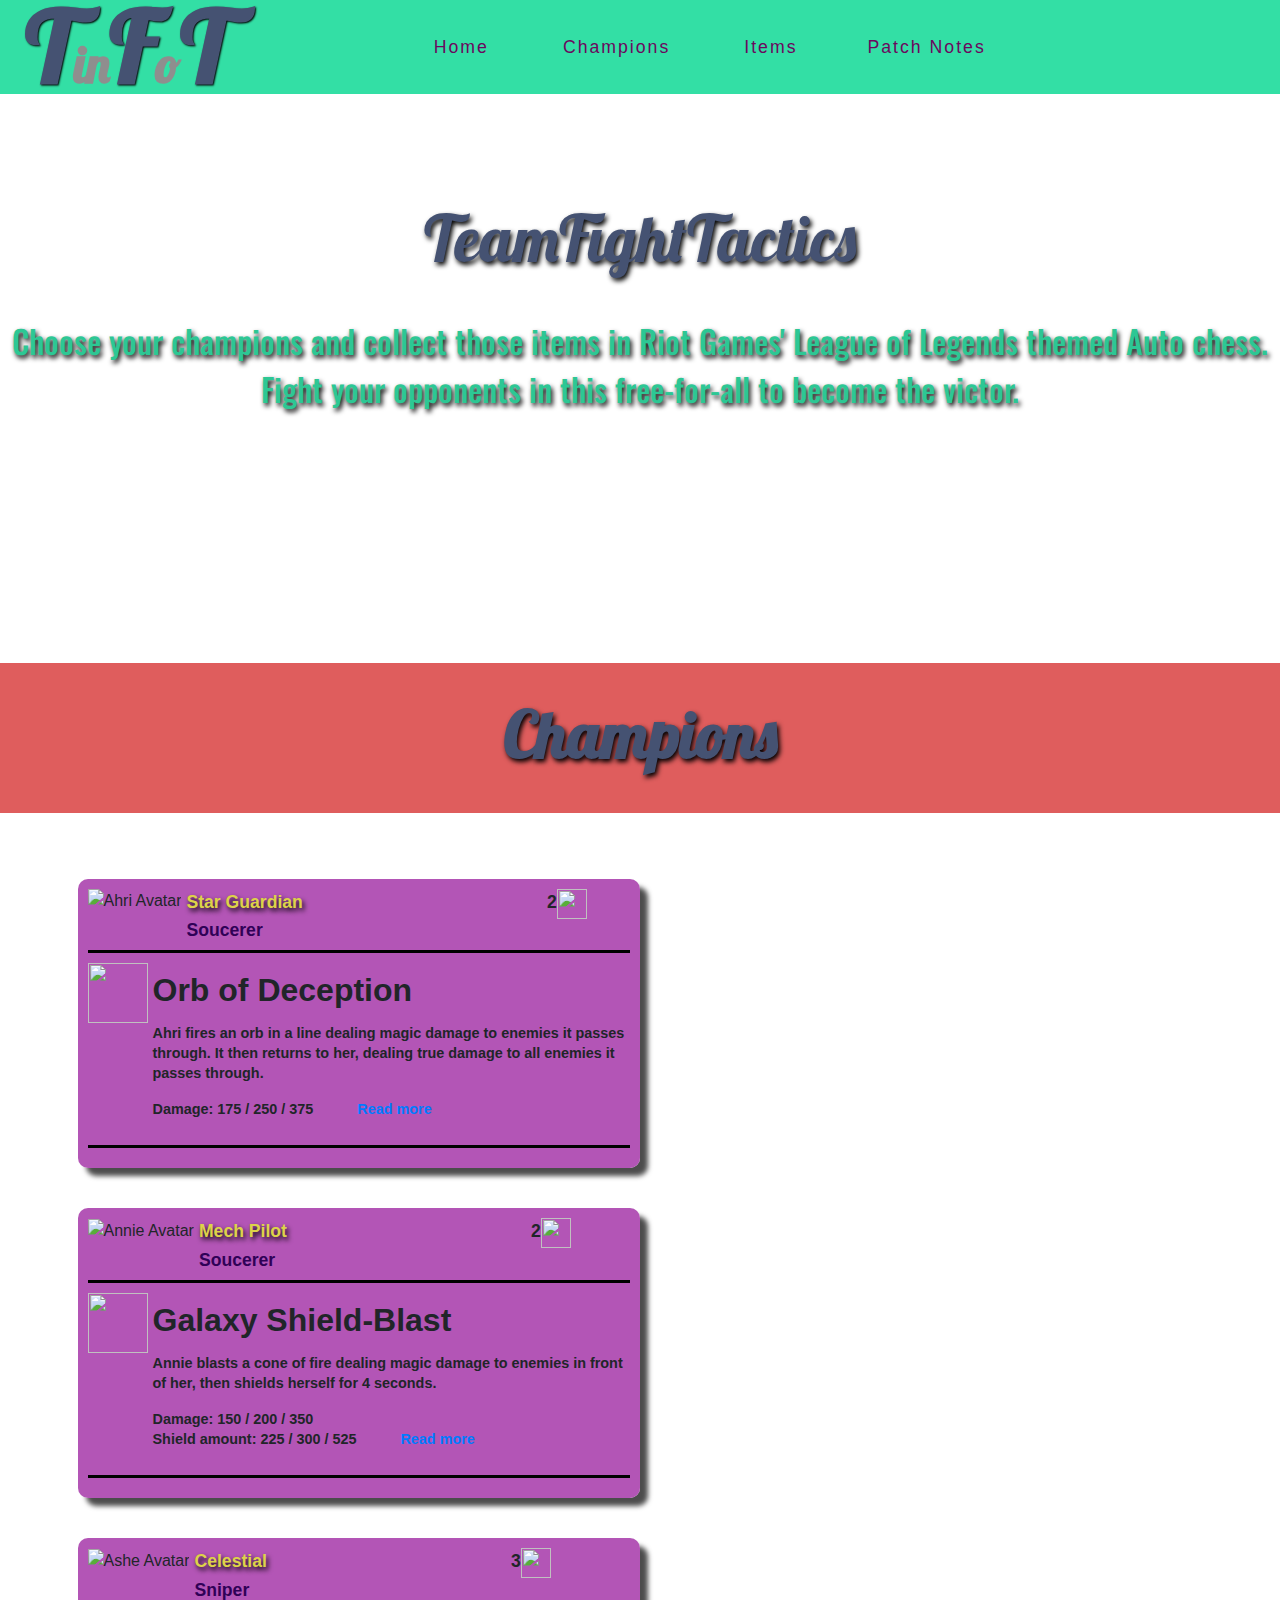
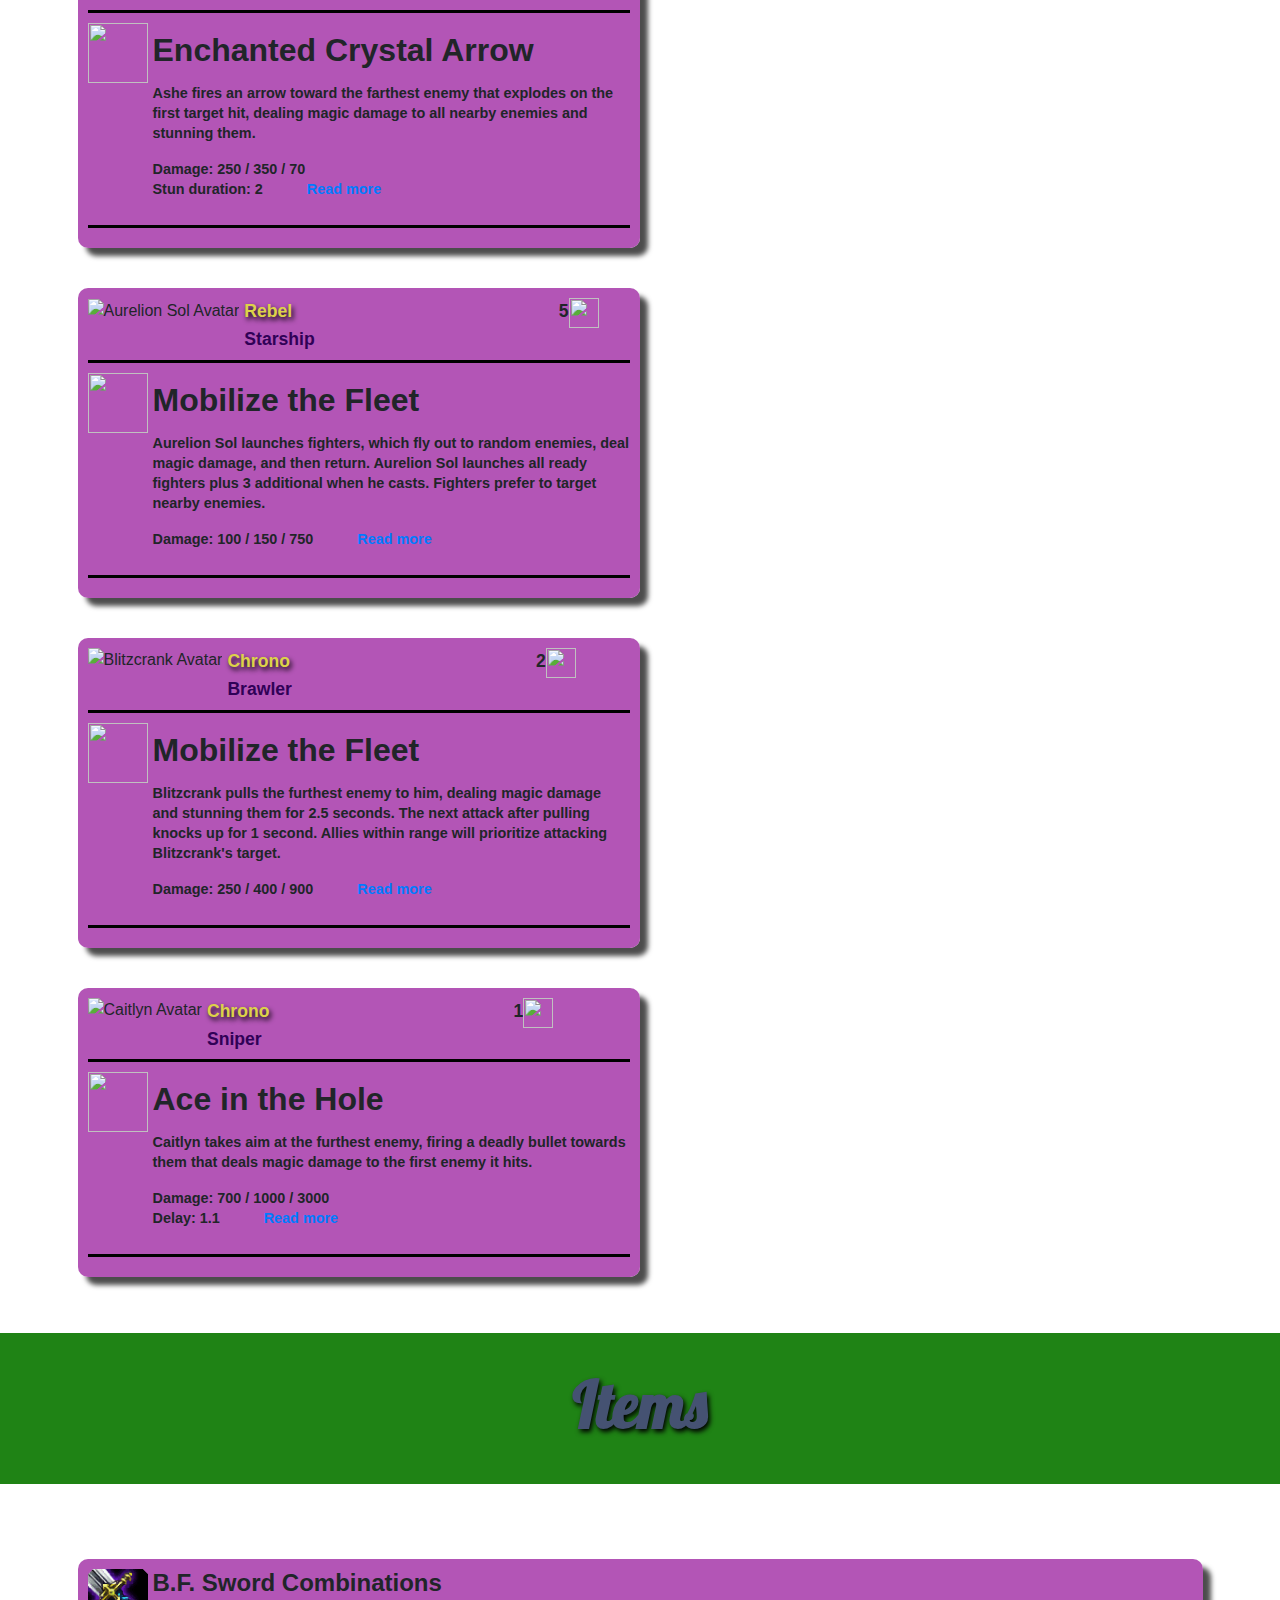
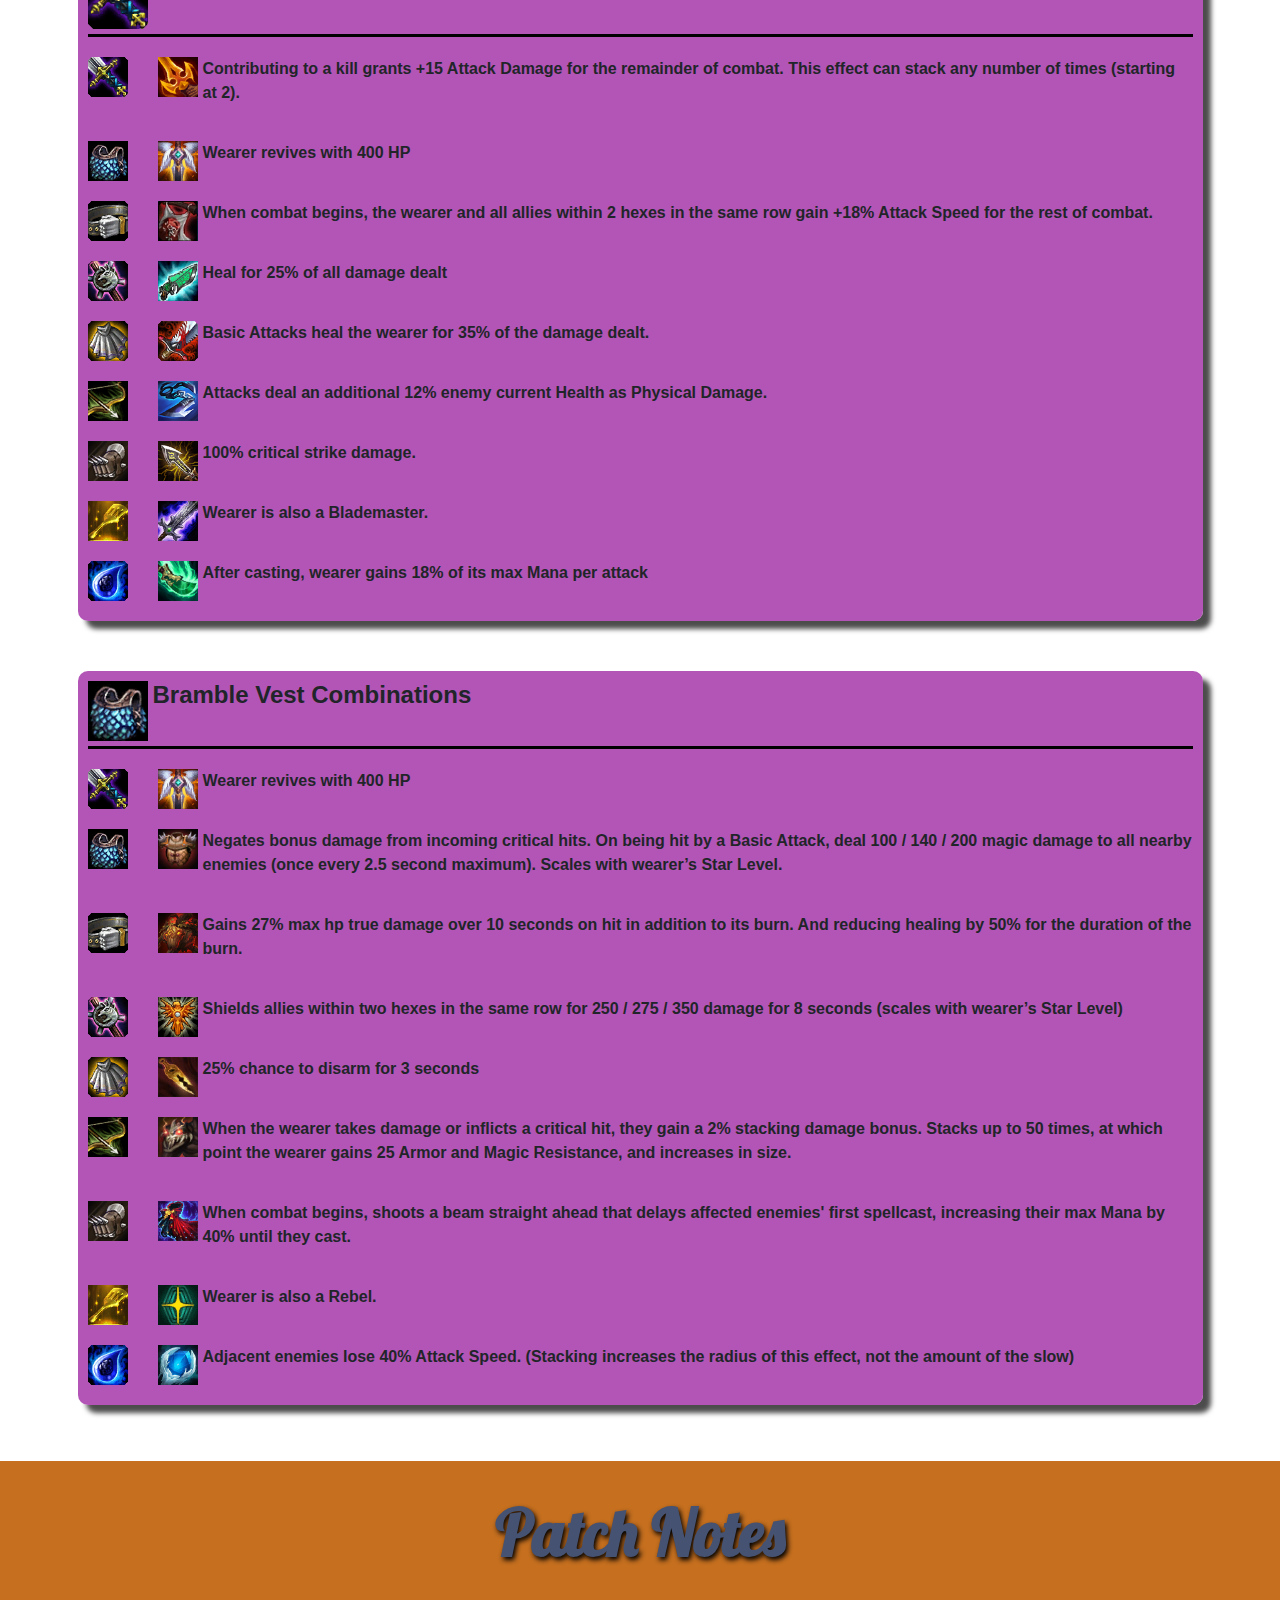
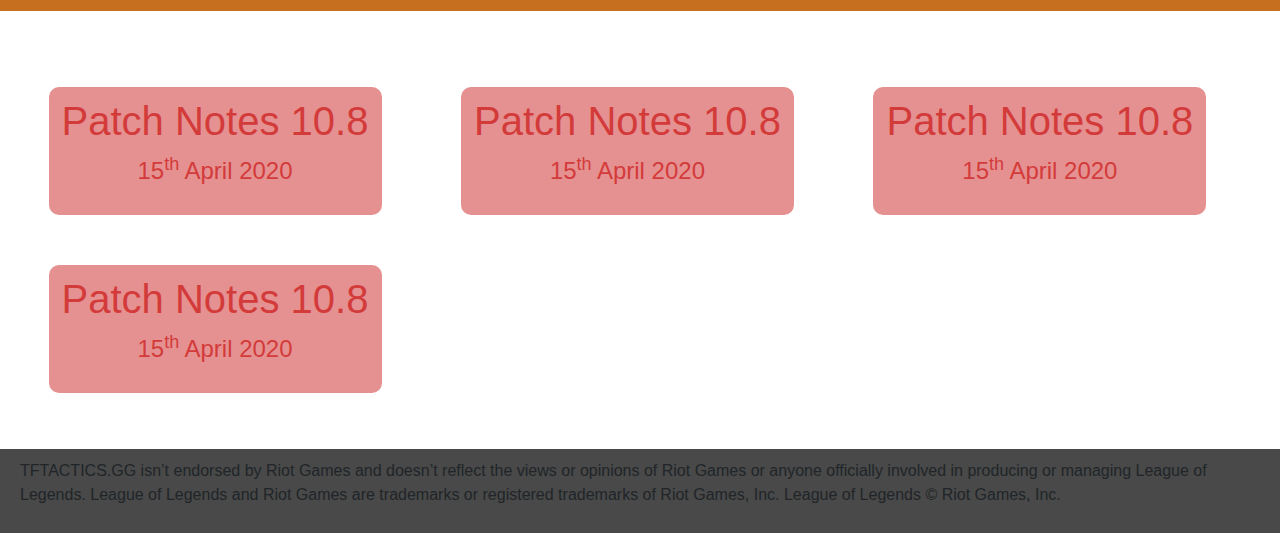
==== commit 7f86a3be: "Added href to champions.html from champion boxes on home page" ====
--- a/index.html
+++ b/index.html
@@ -120,7 +120,7 @@
                                         to enemies in front of her, then shields herself for 4 seconds.
                                         </p>
 
-                                        <p class="ability-description">    Damage: 150 / 200 / 350 <br> Shield amount: 225 / 300 / 525</p>
+                                        <p class="ability-description">    Damage: 150 / 200 / 350 <br> Shield amount: 225 / 300 / 525 <a href="champions.html" class="champions-link">Read more</a></p>
                                     </div>
                                 </div>
                             </div>
@@ -151,7 +151,7 @@
                                          explodes on the first target hit, dealing magic damage to all nearby enemies and stunning them.
                                         </p>
 
-                                        <p class="ability-description">    Damage: 250 / 350 / 70 <br> Stun duration: 2</p>
+                                        <p class="ability-description">    Damage: 250 / 350 / 70 <br> Stun duration: 2 <a href="champions.html" class="champions-link">Read more</a></p>
                                     </div>
                                 </div>
                             </div>
@@ -182,7 +182,7 @@
                                         Aurelion Sol launches all ready fighters plus 3 additional when he casts. Fighters prefer to target nearby enemies.
                                         </p>
 
-                                        <p class="ability-description">Damage: 100 / 150 / 750</p>
+                                        <p class="ability-description">Damage: 100 / 150 / 750 <a href="champions.html" class="champions-link">Read more</a></p>
                                     </div>
                                 </div>
                             </div>
@@ -213,7 +213,7 @@
                                         Allies within range will prioritize attacking Blitzcrank's target.
                                         </p>
 
-                                        <p class="ability-description">Damage: 250 / 400 / 900</p>
+                                        <p class="ability-description">Damage: 250 / 400 / 900 <a href="champions.html" class="champions-link">Read more</a></p>
                                     </div>
                                 </div>
                             </div>
@@ -244,7 +244,7 @@
                                         firing a deadly bullet towards them that deals magic damage to the first enemy it hits.
                                         </p>
 
-                                        <p class="ability-description">    Damage: 700 / 1000 / 3000 <br> Delay: 1.1 </p>
+                                        <p class="ability-description">    Damage: 700 / 1000 / 3000 <br> Delay: 1.1 <a href="champions.html" class="champions-link">Read more</a></p>
                                     </div>
                                 </div>
                             </div>
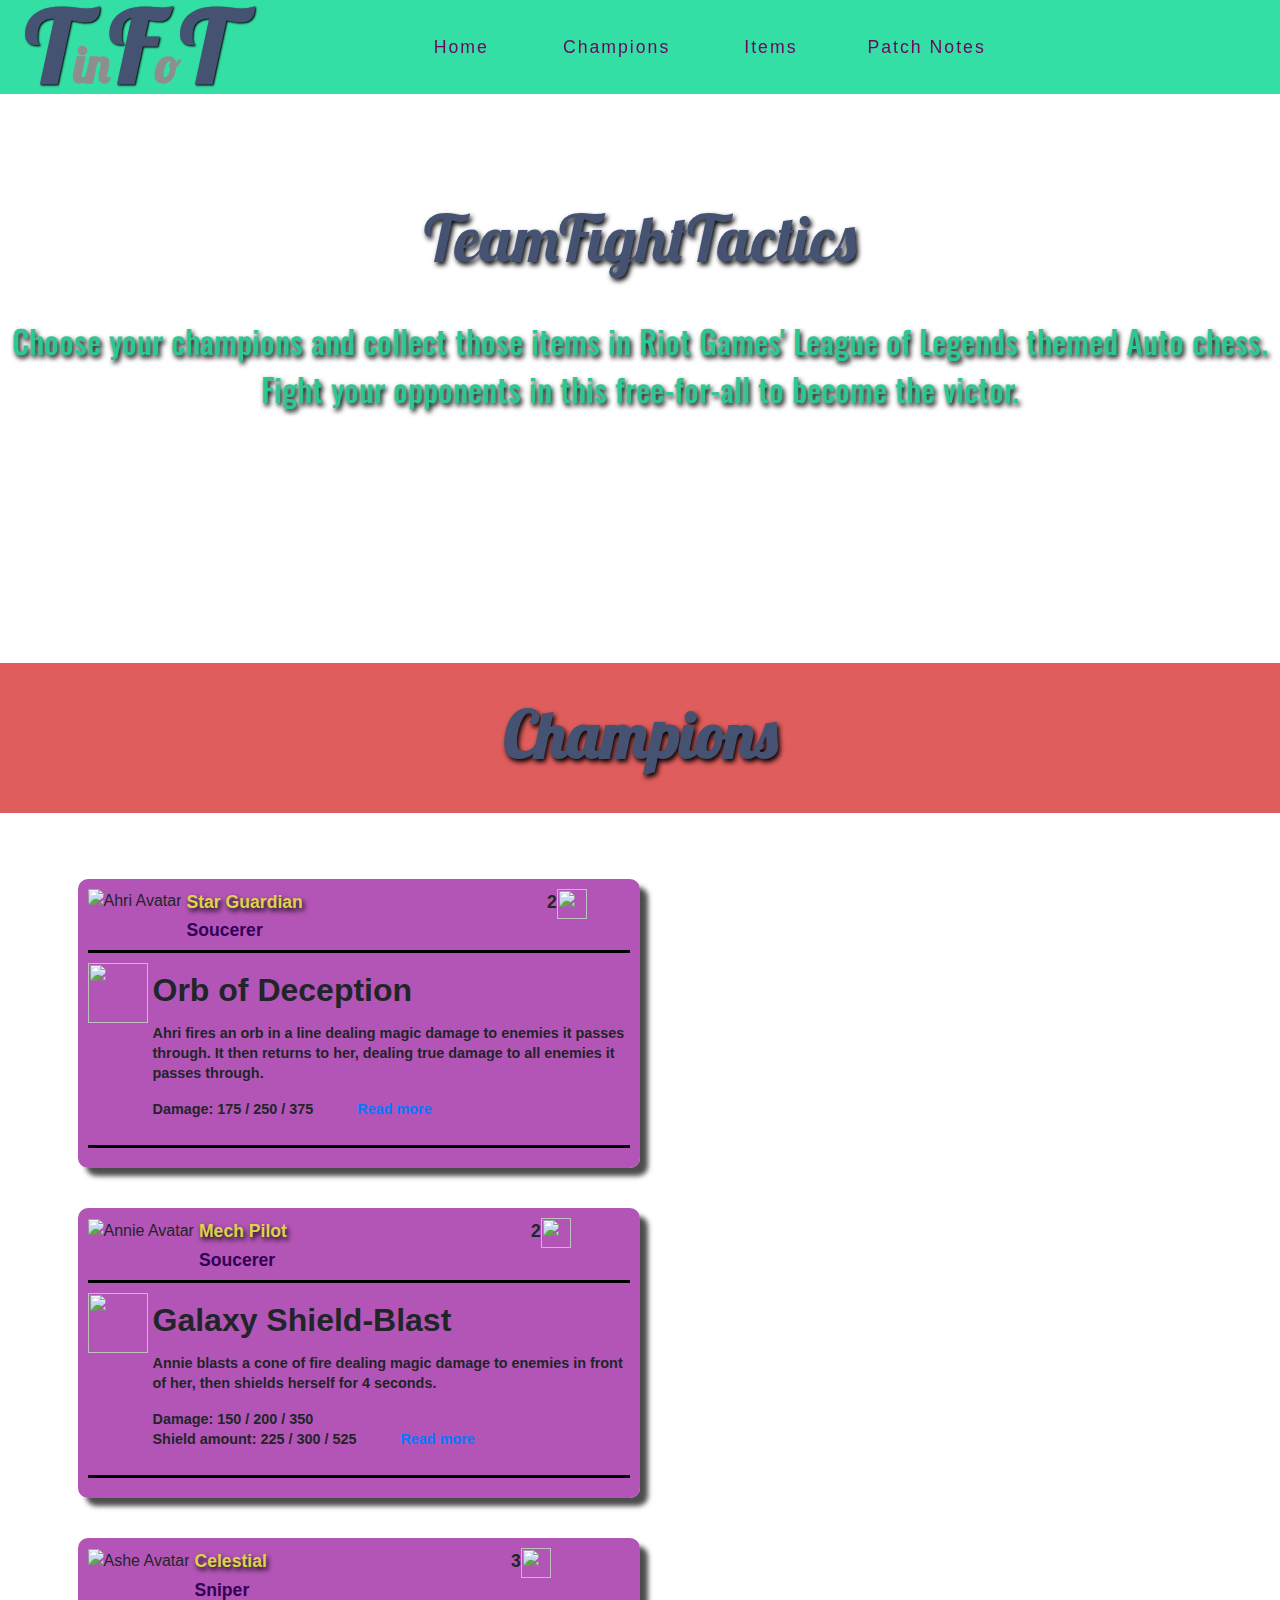
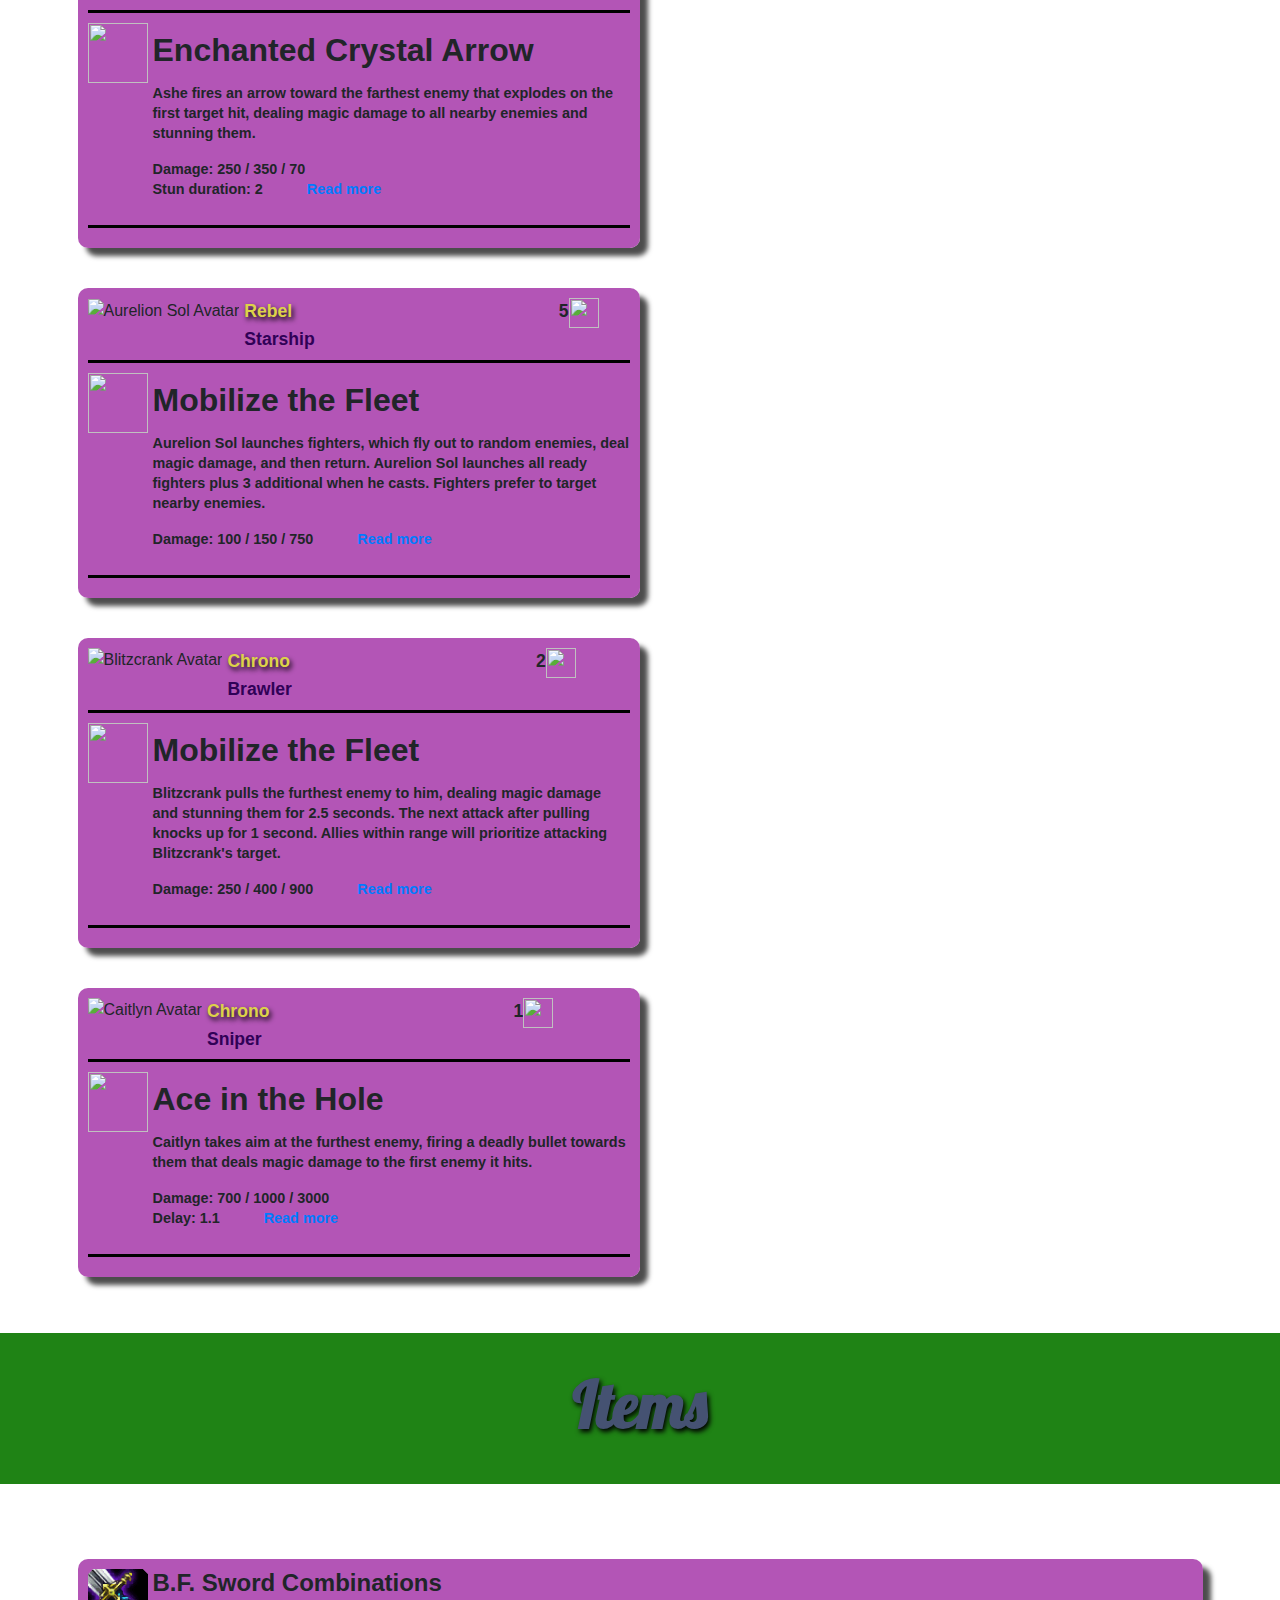
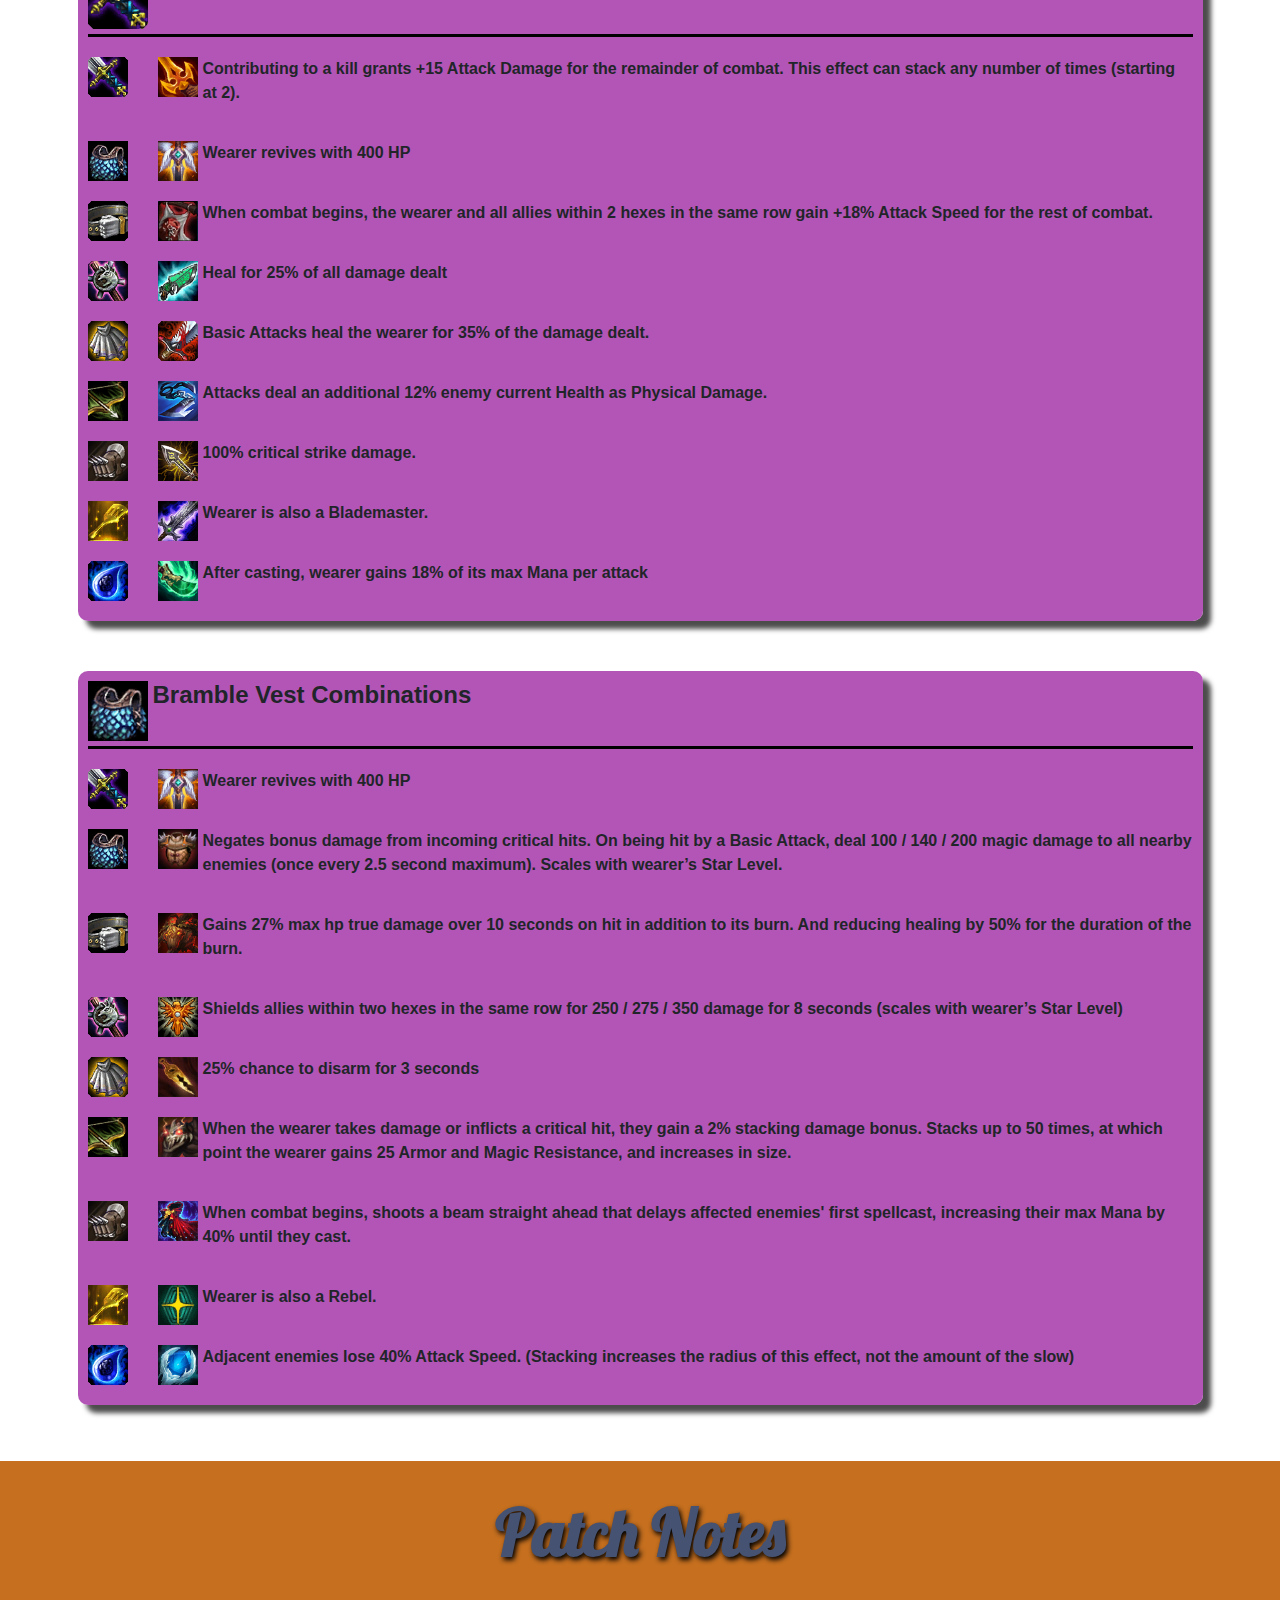
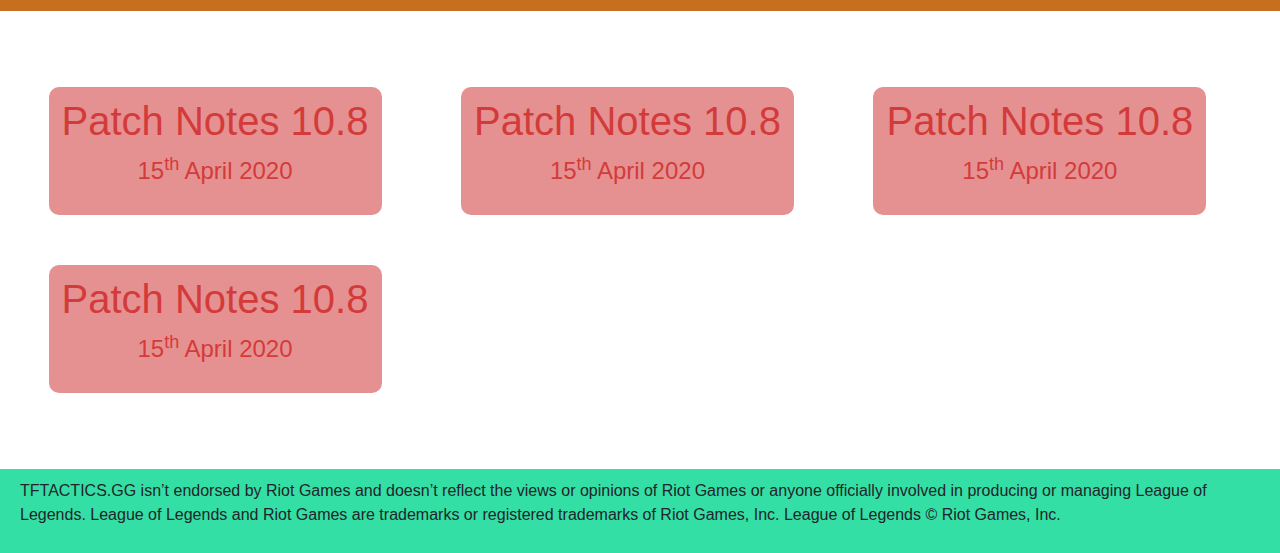
==== commit 6e47ed86: "Updated responsivness of champions file" ====
--- a/index.html
+++ b/index.html
@@ -1,22 +1,25 @@
 <!DOCTYPE html>
 <html lang="en-us">
+
+    <!------------------------------------HEADER------------------------------------->
 
 <head>
     <meta charset="utf-8">
     <meta name="viewport" content="width=device-width, initial-scale=1.0">
     <title>Tinfo</title>
     <link rel="stylesheet" href="https://maxcdn.bootstrapcdn.com/bootstrap/4.1.3/css/bootstrap.min.css">
-    <link rel="stylesheet" href="https://use.fontawesome.com/releases/v5.6.3/css/all.css" integrity="sha384-UHRtZLI+pbxtHCWp1t77Bi1L4ZtiqrqD80Kn4Z8NTSRyMA2Fd33n5dQ8lWUE00s/" crossorigin="anonymous">
     <link href="assets/css/style.css" rel="stylesheet" type="text/css" />
 </head>
 
+    <!------------------------------------BODY--------------------------------------->
+
 <body>
-    <!-----------------------------------------------------------------------navbar -->
-
+    <!-----------------------------------NAVBAR------------------------------------->
+    
     <div class="parallax">
         <nav class="navbar navbar-light navbar-expand-md">
             <a href="index.html" class="navbar-brand">
-            <h2 id="tft">T<span class="info">in</span>F<span class="info">o</span>T</h2>
+            <h2 id="logo-caps">T<span class="info">in</span>F<span class="info">o</span>T</h2>
             </a>
             <button class="navbar-toggler ml-auto" type="button" data-toggle="collapse" data-target="#navbarNavDropdown" aria-controls="navbarNavDropdown" aria-expanded="false" aria-label="Toggle navigation">
             <span class="navbar-toggler-icon"></span></button>
@@ -31,11 +34,11 @@
             </div>
         </nav>
 
-        <!----------------------------------------------------------------home page -->
+        <!--------------------------------HOME PAGE---------------------------------->
 
         <section>
-            <div class="title">
-                <h1>TeamFightTactics</h1>
+            <div>
+                <h1 class="title">TeamFightTactics</h1>
             </div>
             <div class="row">
                 <div class="col-12">
@@ -45,9 +48,10 @@
                     </div>
                 </div>
             </div>
+        </div>
         </section>
 
-        <!----------------------------------------------------------Champion Section-->
+        <!--------------------------------CHAMPION SECTION---------------------------->
 
         <section  class="champion-img">
         <container>
@@ -255,7 +259,7 @@
         </div>
         </section>
 
-        <!--------------------------------------------------------------Item Section-->
+        <!--------------------------------ITEM SECTION-------------------------------->
 
         <section class="item-img">
             <container>
@@ -523,7 +527,7 @@
             
         </section>
 
-        <!-------------------------------------------------------patch notes Section-->
+        <!--------------------------------PATCH NOTES SECTION------------------------->
 
         <section>
             <div class="row">
@@ -575,7 +579,7 @@
             </div>
         </section>
 
-        <!--------------------------------------------------------------------footer-->
+        <!--------------------------------FOOTER-------------------------------------->
         
         <footer>
             <div class="footer">
@@ -590,7 +594,7 @@
             </div>
         </footer>
 
-        <!--------------------------------------------------------------------script-->
+        <!--------------------------------SCRIPT-------------------------------------->
 
         <script src="https://code.jquery.com/jquery-3.4.1.slim.min.js"
         integrity="sha384-J6qa4849blE2+poT4WnyKhv5vZF5SrPo0iEjwBvKU7imGFAV0wwj1yYfoRSJoZ+n" crossorigin="anonymous"></script>
@@ -600,7 +604,7 @@
 
         <script src="https://stackpath.bootstrapcdn.com/bootstrap/4.4.1/js/bootstrap.min.js"
         integrity="sha384-wfSDF2E50Y2D1uUdj0O3uMBJnjuUD4Ih7YwaYd1iqfktj0Uod8GCExl3Og8ifwB6" crossorigin="anonymous"></script>
-        
-    </div>
+
+    </div>   
 </body>
 </html>--- a/assets/css/style.css
+++ b/assets/css/style.css
@@ -1,7 +1,9 @@
 @import url("https://fonts.googleapis.com/css?family=Noto:100,200,300.400,500,600,700|Nanum+Pen+Script|Oswald:100,200,300.400,500,600,700|Lobster|Fredericka+the+Great|PT+Serif:100,200,300.400,500,600,700");
 
-/*-----------------------------------------------------parallax*/
+/*-------------------------PARALLAX----------------------------*/
+
 .parallax{
+
     background-image: url("../images/misc/hero.jpg");
     background-repeat: no-repeat;
     min-height: 100%;
@@ -10,25 +12,32 @@
     background-position-y: -80px;
     background-attachment: fixed;
     overflow-x: hidden;
+
 } 
 
-/*---------------------------------- Navbar-*/
+/*--------------------------NAVBAR---------------------------*/
+
 .navbar {
+
     margin-bottom: 0;
     width: 100%;
     border: 0;
     background-color: #33dfa5;
     top: 0px;
     left: 0px;
-    position: absolute;
+    position: fixed;
     z-index: 1;
+
 }
 
 .navbar .navbar-toggler {
+
     border: 0;
+
 }
 
 .navbar-brand{
+
     font-family: 'Lobster', sans-serif; 
     font-size: 300%;
     margin-left: 10px;
@@ -37,16 +46,15 @@
     
 }
 
-#tft{
+#logo-caps{
+
     font-weight: 600;
     font-size: 210%;
     height: 70px;
     color: #455272;
     text-shadow: 1px 1px 2px #000000;
     line-height: 75px;
-    
-   
-    
+ 
 }
 
 nav a h2 span{
@@ -81,8 +89,10 @@
     font-size: 130%;
 }
 
-/*---------------------------------------------------------------title----*/
-section div h1{
+/*----------------------------TITLE---------------------------------------*/
+
+.title{
+
     width: 100%;
     text-align: center;  
     margin: 200px 0px 0px;
@@ -90,9 +100,11 @@
     font-family: 'Lobster', sans-serif;
     color: #455272;
     text-shadow: 2px 3px 5px #000000;
+
 }
 
 .title-info{
+
     width: 100%;
     text-align: center;
     margin: 40px 5px  250px 0px;
@@ -103,8 +115,12 @@
     color: #2dc794;
     text-shadow: 2px 3px 5px #000000;
 }
-/*----------------------------------------------------------champions background--*/
+
+/*---------------------------CHAMPIONS BACKGROUND--------------------------------*/
+
+
 .champion-img{
+
     background-image: url("../images/misc/champions.jpg");
     background-repeat: no-repeat;
     min-height: 100%;
@@ -112,8 +128,10 @@
     background-size: cover;
     background-attachment: fixed;
     overflow-x: hidden;
-}
-/*--------------------------------------------------------------Champions header--*/
+
+}
+
+/*---------------------------CHAMPIONS HEADER-----------------------------------*/
 
 .champion-title{
 
@@ -133,7 +151,7 @@
     text-shadow: 2px 3px 5px #000000;
 }
 
-/*--------------------------------------------------------------Champions descriptions--*/
+/*----------------------------CHAMPIONS DESCRIPTIONS------------------------------------*/
 
 #champion-list .list-inline-item{
 
@@ -242,7 +260,7 @@
     margin-left: 40px;
 }
 
-/*--------------------------------------------------------------origin and class colours--*/
+/*--------------------------ORIGIN AND CLASS COLORS------------------------------------*/
 
 .star-guardian{
 
@@ -256,7 +274,8 @@
     color: #300157;
 }
 
-/*----------------------------------------------------------Items background--*/
+/*-----------------------------ITEMS BACKGROUND-------------------------------*/
+
 .item-img{
 
     background-image: url("../images/misc/item.jpg");
@@ -269,7 +288,7 @@
 
 }
 
-/*--------------------------------------------------------------------Items header--*/
+/*----------------------------------ITEMS HEADER-----------------------------------*/
 
 .item-title{
 
@@ -288,10 +307,10 @@
     text-shadow: 2px 3px 5px #000000
 }
 
-/*--------------------------------------------------------------items descriptions--*/
-
-
-/*------------------------------------items containers--*/
+/*------------------------------ITEMS DESCRIPTIONS----------------------------------*/
+
+
+/*---------------------ITEMS CONTAINERS-----------------*/
 
 #item-list .list-inline-item{
 
@@ -341,7 +360,7 @@
 
 }
 
-/*------------------------------------items contents--*/
+/*--------------------ITEMS CONTENTS------------------*/
 
 .item-avatar{
 
@@ -380,7 +399,7 @@
 
 }
 
-/*------------------------------------------------------------patch notes header--*/
+/*----------------------------PATCH NOTES HEADER----------------------------------*/
 
 .patch-notes-title{
 
@@ -400,7 +419,7 @@
 
 }
 
-/*-------------------------------------------------------------------patch notes--*/
+/*----------------------------PATCH NOTES-----------------------------------------*/
 
 #patch-notes-list .list-inline-item{
 
@@ -443,12 +462,13 @@
     color: #014e12
 }
 
-/*-----------------------------------------------------------------footer--*/
+/*----------------------------FOOTER---------------------------------------*/
 
 .footer{
 
     width: 100%;
-    background-color: #484948;
+    margin-top: 20px;
+    background-color: #33dfa5;
     position: absolute;
 }
 
@@ -459,9 +479,9 @@
 }
 
 
-/*-----------------------------------------------------champions.html--*/
-
-/*-------------------------------------content containers--*/
+/*-------------------------CHAMPIONS.HTML------------------------------*/
+
+/*-------------CONTENT CONTAINERS--------------------------*/
 
 .champion-page-one{
    
@@ -471,10 +491,11 @@
     margin-top: 100px;
 
 }
+
 .champion-avatar{
     
     width: 30%;
-    margin: 0 10px 20px;
+    margin: 0 0;
     padding: 57px 0px;
     justify-content: center;
     align-items: center;
@@ -485,7 +506,7 @@
 
 .champion-box-wrapper{
 
-    padding: 30px 3%;
+    padding: 30px 3% 0 0;
     width: 60%;
     display: flex;
     justify-content: center;
@@ -498,7 +519,7 @@
     display: flex;
     flex-direction: row;
     max-width: 100%;
-    margin-top: 20px;
+    margin-top: 10px;
     
 
 }
@@ -532,23 +553,21 @@
 
 .origin-box{
 
-    width: 400px;
-    display: flex;
-    padding: 30px 30px;
-    justify-content: center;
+    width: 45%;
+    display: flex;
+    padding: 30px 30px 0 0;
 
 }
 
 .class-box{
 
-    width: 400px;
+    width: 45%;
     display:flex;
-    padding: 30px 30px;
-    justify-content: center;
-
-}
-
-/*----------------------------------------------champions.html content--*/
+    padding: 30px 30px 0 0;
+
+}
+
+/*--------------------CHAMPIONS.HTML CONTENTS----------------------------*/
 
 .champion-avatar h1{
 
@@ -579,6 +598,103 @@
 }
 
 .champion-box-champions{
+
+    font-family: "PT+Serif" , sans-serif;
+    background-color: #ab43aee6;
+    padding: 10px 10px;
+    border-radius: 10px;
+    position: relative;
+    box-shadow: 8px 8px 5px rgba(0,0,0,0.7);
+
+}
+
+.avatar-description{
+
+    padding-bottom: 10px;
+    margin-bottom: 10px;
+    border-bottom: solid #000000;
+
+}
+
+.ability-box-champions{
+
+    margin-top: 0;
+    margin-right: 10px;
+}
+
+.avatar-description h6{
+
+    font-family: "PT+Serif" , sans-serif;
+    font-size: 200%;
+    font-weight: 600;
+    line-height: 65px;
+    margin-bottom: 0;
+
+}
+
+.stats-box{
+
+    font-family: "PT+Serif" , sans-serif;
+    background-color: #ab43aee6;
+    padding: 10px 10px;
+    border-radius: 10px;
+    width: 100%;
+    position: relative;
+    box-shadow: 8px 8px 5px rgba(0,0,0,0.7);
+
+}
+.origin{
+
+    border-radius: 10px;
+    font-family: "PT+Serif" , sans-serif;
+    background-color: #ab43aee6;
+    padding: 10px 10px;
+    position: relative;
+    box-shadow: 8px 8px 5px rgba(0,0,0,0.7);
+
+
+}
+.origin-header{
+
+    display: flex;
+    border-bottom: solid #000000;
+    margin: 0 10px 10px;
+}
+
+.origin-header p{
+
+    text-shadow: 1px 1px 3px #000000;
+    font-size: 150%;
+    font-weight: 600;
+    margin-left: 15px;
+    color:#6b085e;
+}
+
+.origin-description{
+
+    font-weight: 600;
+    line-height: 20px;
+    margin: 10px 10px; 
+    
+}
+
+.origin-synergies{
+
+    display: flex;
+    margin: 0 0px 10px 10px;
+
+}
+
+.synergy-avatar{
+
+    width: 35px;
+    height: 35px;
+    border-radius: 35px;
+    margin-right: 10px;
+    position: relative;
+}
+
+.class{
 
     font-family: "PT+Serif" , sans-serif;
     background-color: #ab43aee6;
@@ -588,111 +704,13 @@
     position: relative;
     box-shadow: 8px 8px 5px rgba(0,0,0,0.7);
 
-}
-
-.avatar-description{
-
-    padding-bottom: 10px;
-    margin-bottom: 10px;
-    border-bottom: solid #000000;
-
-}
-
-.ability-box-champions{
-
-    margin-top: 0;
-    margin-right: 10px;
-}
-
-.avatar-description h6{
-
-    font-family: "PT+Serif" , sans-serif;
-    font-size: 200%;
-    font-weight: 600;
-    line-height: 65px;
-    margin-bottom: 0;
-
-}
-
-.stats-box{
-
-    font-family: "PT+Serif" , sans-serif;
-    background-color: #ab43aee6;
-    margin-bottom: 40px;
-    padding: 10px 10px;
-    border-radius: 10px;
-    position: relative;
-    box-shadow: 8px 8px 5px rgba(0,0,0,0.7);
-
-}
-.origin{
-
-    border-radius: 10px;
-    font-family: "PT+Serif" , sans-serif;
-    background-color: #ab43aee6;
-    margin-bottom: 40px;
-    padding: 10px 10px;
-    position: relative;
-    box-shadow: 8px 8px 5px rgba(0,0,0,0.7);
-
-
-}
-.origin-header{
-
-    display: flex;
-    border-bottom: solid #000000;
-    margin: 0 10px 10px;
-}
-
-.origin-header p{
-
-    text-shadow: 1px 1px 3px #000000;
-    font-size: 150%;
-    font-weight: 600;
-    margin-left: 15px;
-    color:#6b085e;
-}
-
-.origin-description{
-
-    font-weight: 600;
-    line-height: 20px;
-    margin: 0px 10px 10px;
-    
-}
-
-.origin-synergies{
-
-    display: flex;
-    margin: 0 0px 10px 10px;
-}
-
-.synergy-avatar{
-
-    width: 35px;
-    height: 35px;
-    border-radius: 35px;
-    margin-right: 10px;
-    position: relative;
-}
-
-.class{
-
-    font-family: "PT+Serif" , sans-serif;
-    background-color: #ab43aee6;
-    margin-bottom: 40px;
-    padding: 10px 10px;
-    border-radius: 10px;
-    position: relative;
-    box-shadow: 8px 8px 5px rgba(0,0,0,0.7);
-
-
-}
-/*-----------------------------------------------------laptop media query--*/
+
+}
+/*--------------------LAPTOP MEDIA QUERY-----------------------------------*/
 
 @media only screen and (max-width: 1365px) {
 
-/*-------------------------------------------home page--*/
+/*-----------------HOME PAGE------------------*/
 
 .navbar-nav{
 
@@ -701,7 +719,7 @@
 
 }
 
-/*-------------------------------------------champions--*/
+/*-----------------CHAMPIONS------------------*/
 
 #championlist .list-inline-item{
     max-width: 100%;
@@ -715,9 +733,10 @@
 
     padding-left: 5px;
     margin-right: 45%;
-}
-
-/*-------------------------------------------patch notes--*/
+
+}
+
+/*----------------PATCH NOTES-----------------------------*/
 
 #patch-notes-list .list-inline-item{
 
@@ -725,23 +744,37 @@
 
 }
 
-/*----------------------------------------champions.html--*/
-
-.champion-internal-two{
-
-    justify-content: center
-
-}
-
-}
-
-/*-----------------------------------------------------tablet media query--*/
+/*---------------CHAMPIONS.HTML--------------------------*/
+
+.origin-box{
+
+    width: 100%;
+
+}
+
+.origin{
+
+    width:80%;
+}
+
+.class-box{
+
+    width: 100%;
+
+}
+
+.class{
+
+    width:80%;
+}
+
+/*---------------------TABLET MEDIA QUERY----------------------------------*/
 
 @media only screen and (max-width: 1024px) {
 
-/*-------------------------------------------Home Page--*/
-
-#tft{
+/*-----------------HOME PAGE-----------------*/
+
+#logo-caps{
 
     font-size: 200%;
 
@@ -767,7 +800,7 @@
 
 }
 
-/*-------------------------------------------champions--*/
+/*----------------CHAMPIONS------------------*/
 
 #championlist .list-inline-item{
     max-width: 100%;
@@ -780,15 +813,43 @@
 }
 
 
-}
-
-/*-----------------------------------------------------Phone media query--*/
+/*----------------CHAMPIONS.HTML--------------------------*/
+
+.champion-internal-two{
+
+    flex-direction: column;
+
+}
+
+.origin-box{
+
+    width: 45%;
+
+}
+
+.origin{
+
+    width:100%;
+}
+
+.class-box{
+
+    width: 45%;
+
+}
+
+.class{
+
+    width:100%;
+}
+
+/*--------------------PHONE MEDIA QUERY-----------------------------------*/
 
 @media only screen and (max-width: 768px) {
 
-/*-------------------------------------------home page--*/
-
-#tft{
+/*---------------HOME PAGE---------------*/
+
+#logo-caps{
 
     font-size: 150%;
 
@@ -800,11 +861,6 @@
 
 }
 
-.title{
-
-    font-size: 90%;
-
-}
 
 .title-info{
 
@@ -812,7 +868,7 @@
 
 }
 
-/*-------------------------------------------champions--*/
+/*--------------CHAMPIONS---------------*/
 
 #champion-list .list-inline-item{
 
@@ -832,14 +888,14 @@
     margin-right: 45%;
 }
 
-/*-------------------------------------patch notes--*/
+/*-------------PATCH NOTES---------------*/
 
 #patch-notes-list .list-inline-item{
 
     min-width: 100%;
 }
 
-/*-------------------------------------champion.html Page--*/
+/*-------------CHAMPIONS.HTML PAGE--------------*/
 
 .champion-page-one{
 
@@ -856,6 +912,20 @@
 .champion-box-wrapper{
 
     width: 100%;
+    justify-content: center;
+    padding: 0 0;
+
+}
+
+.champion-box-champions{
+
+    width: 90%;
+    margin-bottom: 10px;
+}
+
+.avatar-description h6{
+
+    font-size: 150%;
 
 }
 
@@ -874,31 +944,36 @@
 
 .stats-wrapper{
     
-    width: 100%;
+    width: 90%;
+    margin: 0 0;
+    padding: 30px 0;
     
 }
 
 .champion-internal-two{
 
     width: 100%;
-    justify-content: center
+    justify-content: center;
+    align-items: center;
 
 }
 
 .origin-box{
 
-    width: 100%;
+    width: 90%;
+    padding: 10px 0;
 
 }
 
 .class-box{
     
     width: 100%;
-    
-}
-
-}
-
-
-
-
+    padding: 10px 0;
+    justify-content: center;
+}
+
+.class{
+
+    width:90%;
+}
+}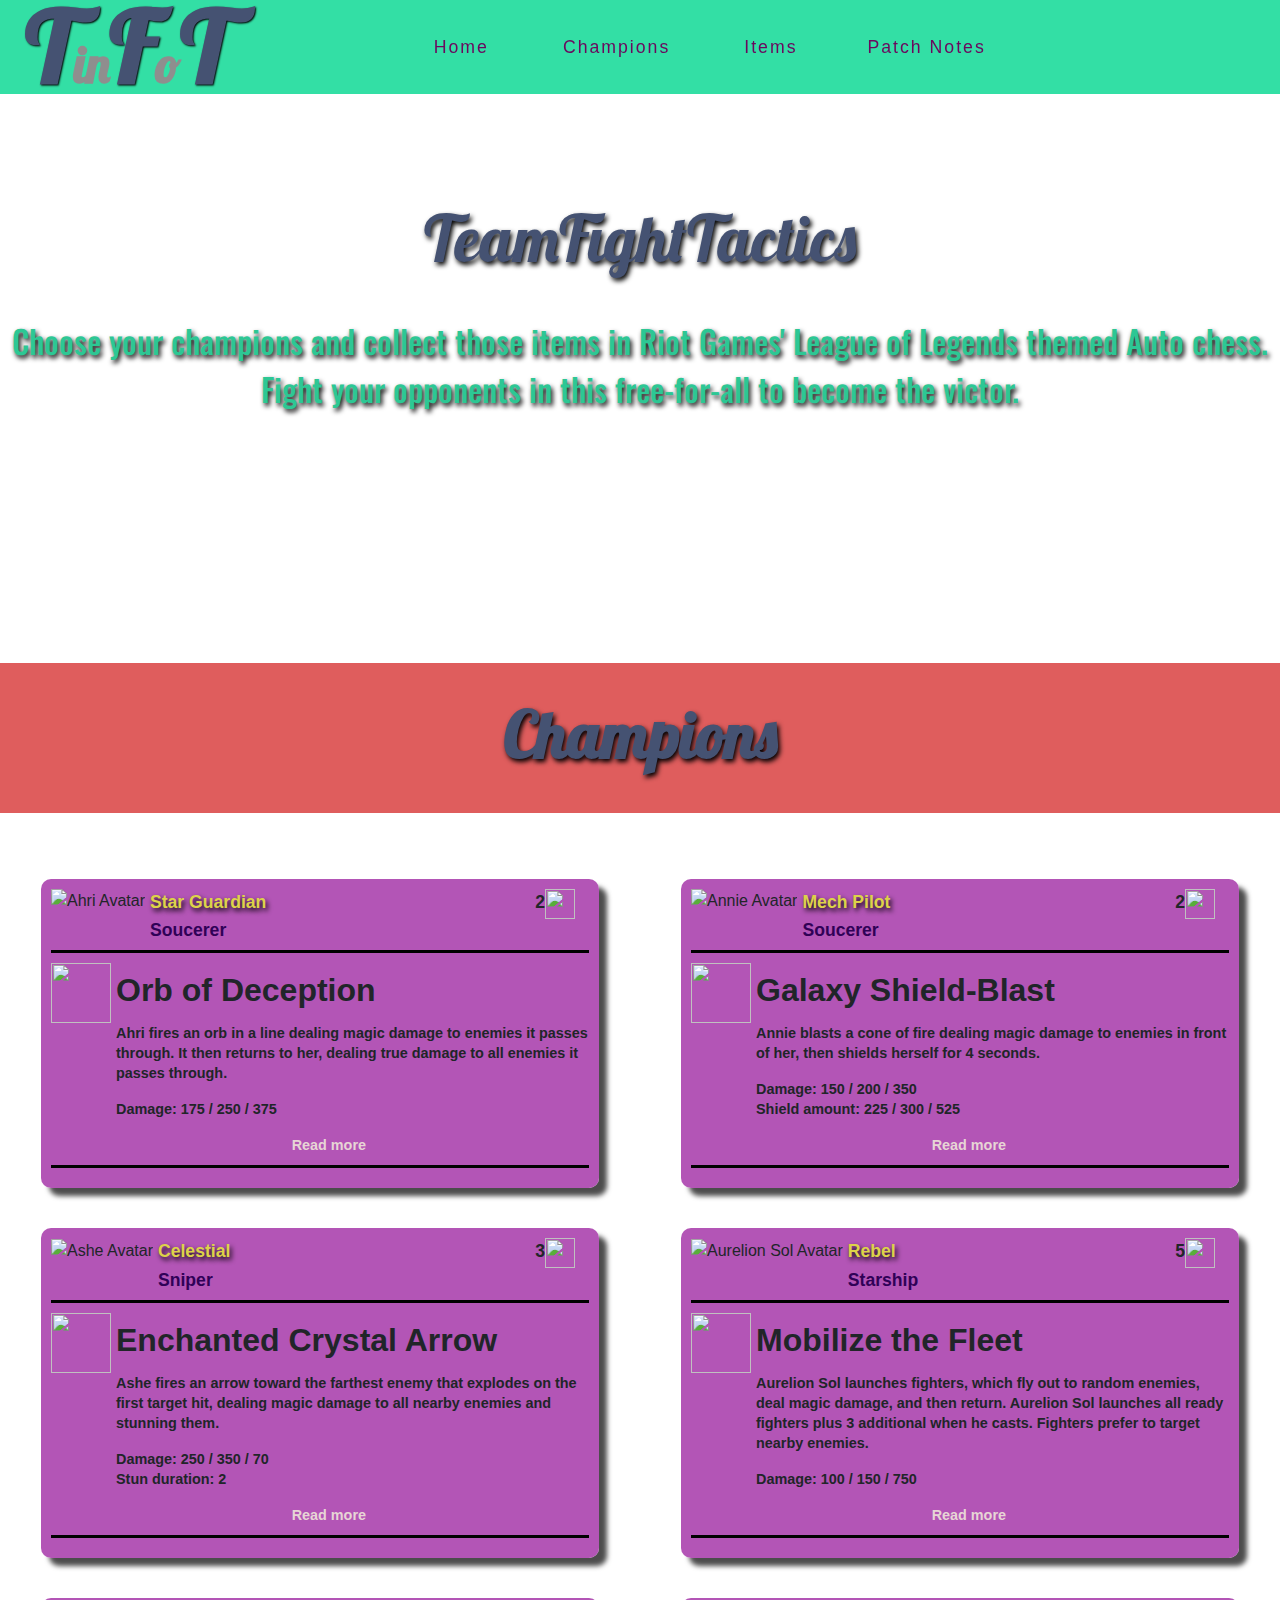
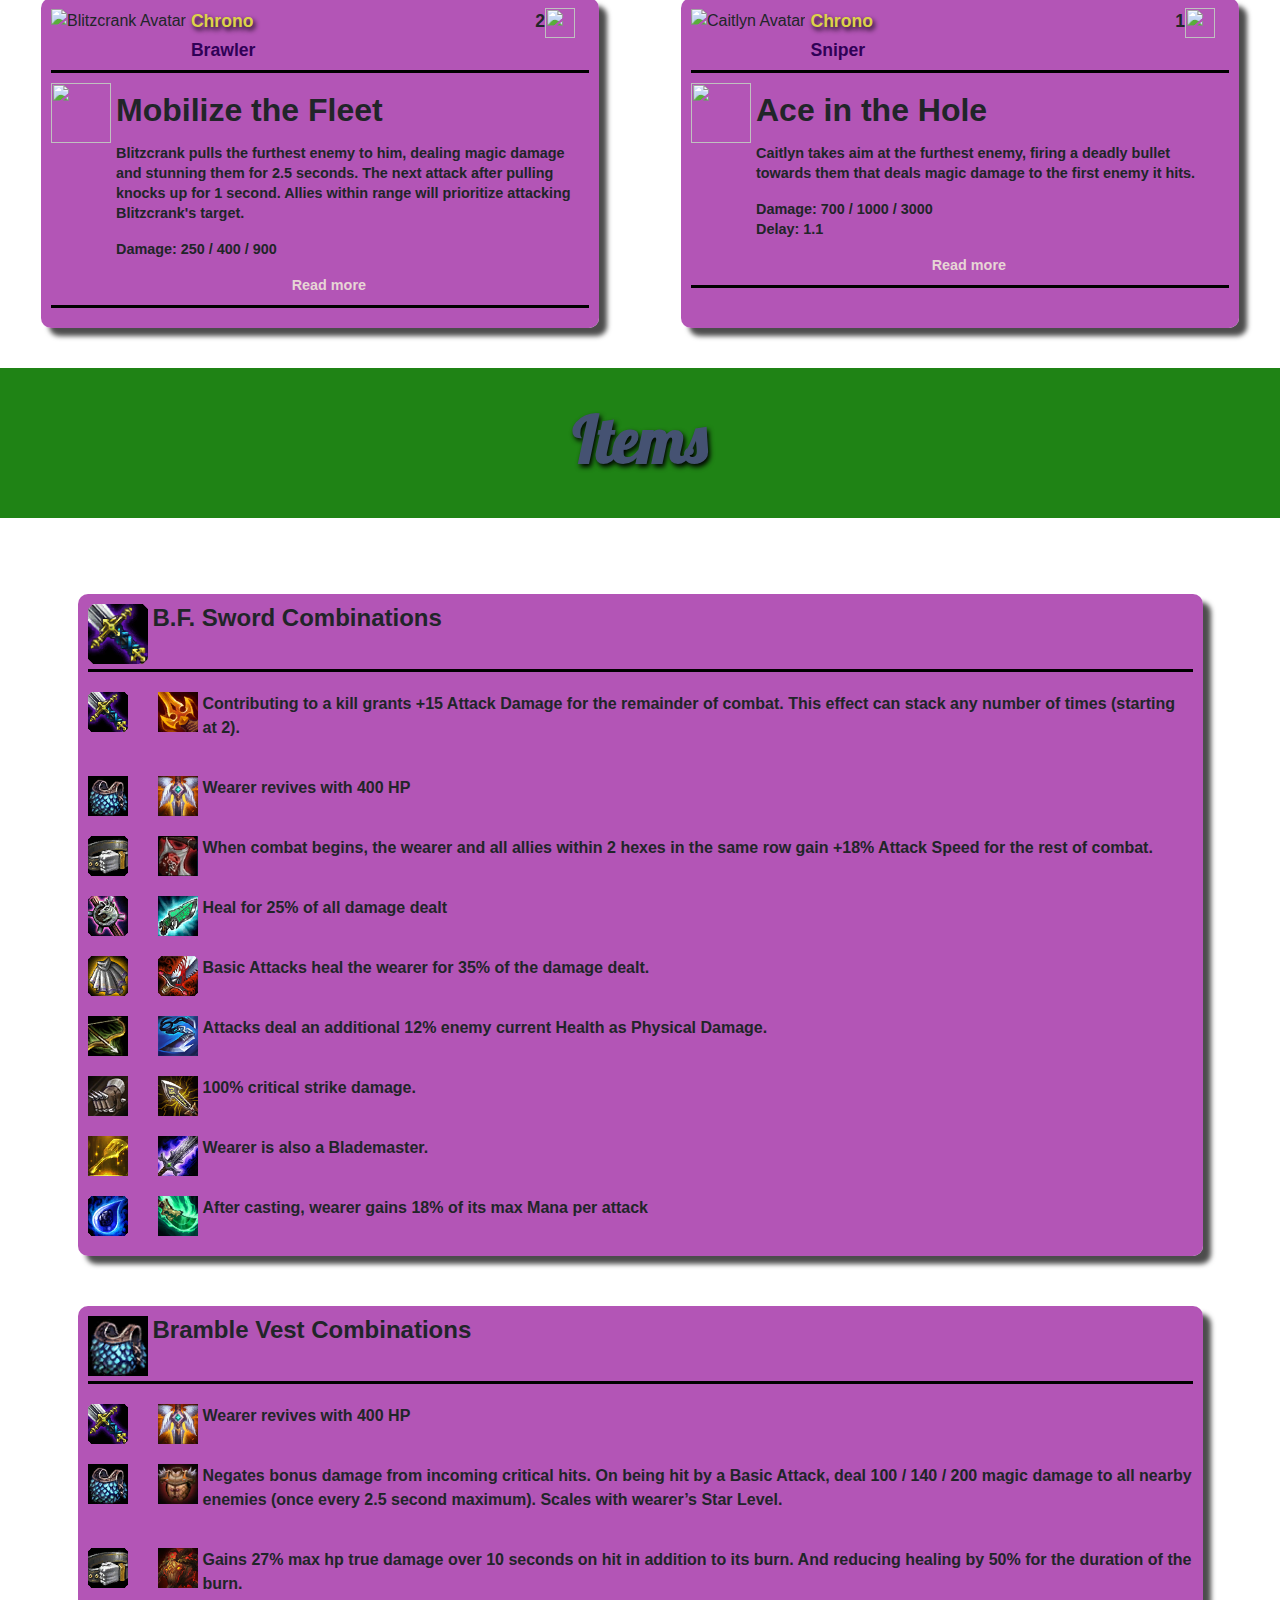
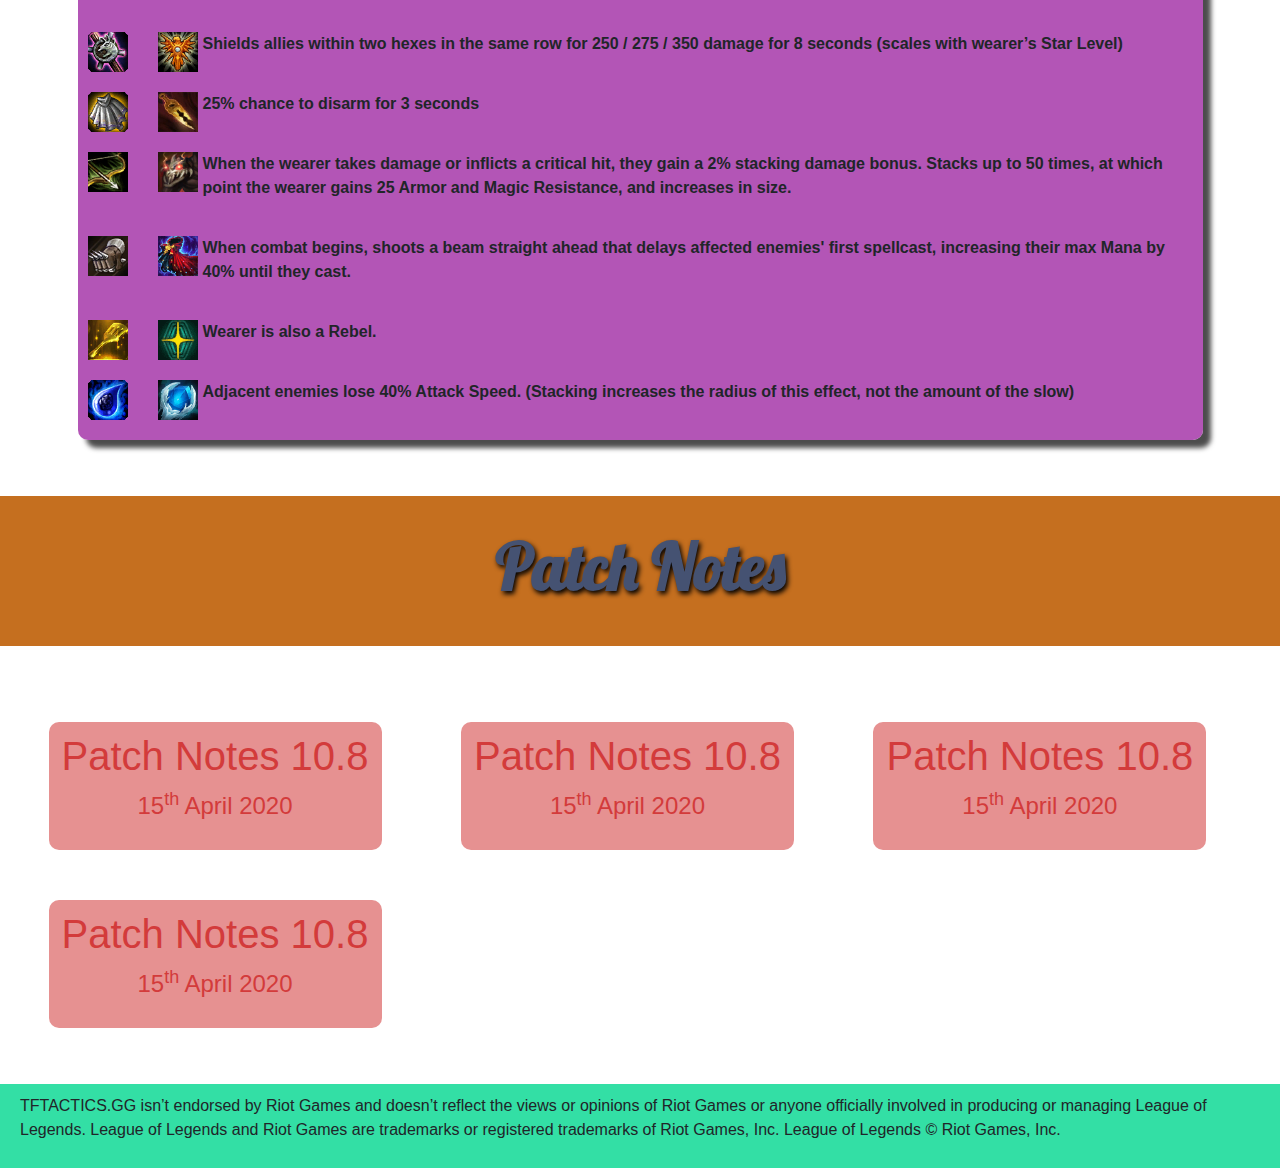
==== commit 52844b2e: "Adjusted read more link. Centered and changed colour" ====
--- a/index.html
+++ b/index.html
@@ -14,9 +14,11 @@
     <!------------------------------------BODY--------------------------------------->
 
 <body>
+        
+    <div class="parallax">
+
     <!-----------------------------------NAVBAR------------------------------------->
-    
-    <div class="parallax">
+
         <nav class="navbar navbar-light navbar-expand-md">
             <a href="index.html" class="navbar-brand">
             <h2 id="logo-caps">T<span class="info">in</span>F<span class="info">o</span>T</h2>
@@ -53,208 +55,216 @@
 
         <!--------------------------------CHAMPION SECTION---------------------------->
 
-        <section  class="champion-img">
+        <section  class="champion-img" id="champions">
         <container>
             <div class="row">
                 <div class="col-12 champion-title">
                     <div>
-                        <h2 class="champion" id="champions">Champions</h2>
+                        <h2 class="champion" >Champions</h2>
                     </div>
                 </div>
             </div>
         </container>
-        <div class="container-fluid" >
+        <div class="container-fluid" id="champion-list">
             <div class="row no-gutters">
-                <div class="col">
-                    <ul class="list-inline menucontainter" id="champion-list">
-                        <li class="col-12 col-md-12 col-lg-6 col-xl-6 list-inline-item">
-                            <div class="champion-box">
-                                <div class="avatar-price">
-                                    <div>
-                                        <img class="avatar" src="assets/images/avatars/ahri.png" alt="Ahri Avatar">
-                                    </div>
-                                    <div class="origin-class">
-                                        <p class="star-guardian">Star Guardian</p>
-                                        <p class="sourcerer">Soucerer</p>
-                                    </div>
-                                    <div class="price">
-                                        <p>
-                                            2 <img class="coin" src="assets/images/misc/coin.png">
-                                        </p>
-                                    </div>
-                                </div>
-                                <div class="avatar-description">
-                                    <div class="ability-box">
-                                        <img class="ability" src="assets/images/abilities/ahri-ability.png">
-                                    </div>
-                                    <div class="ability-description-box">
-                                        <h6>Orb of Deception</h6>
-                                        <p class="ability-description">Ahri fires an orb in a line dealing magic damage to enemies it passes through. 
-                                        It then returns to her, dealing true damage to all enemies it passes through.
-                                        </p>
-
-                                        <p class="ability-description">Damage: 175 / 250 / 375 <a href="champions.html" class="champions-link">Read more</a></p>
-                                    </div>
-                                </div>
-                            </div>
-                        </li>
-                        <li class="col-12 col-md-12 col-lg-6 col-xl-6 list-inline-item">
-                            <div class="champion-box">
-                                <div class="avatar-price">
-                                    <div>
-                                        <img class="avatar" src="assets/images/avatars/annie.png" alt="Annie Avatar">
-                                    </div>
-                                    <div class="origin-class">
-                                        <p class="star-guardian">Mech Pilot</p>
-                                        <p class="sourcerer">Soucerer</p>
-                                    </div>
-                                    <div class="price">
-                                        <p>
-                                            2 <img class="coin" src="assets/images/misc/coin.png">
-                                        </p>
-                                    </div>
-                                </div>
-                                <div class="avatar-description">
-                                    <div class="ability-box">
-                                        <img class="ability" src="assets/images/abilities/annie-ability.png">
-                                    </div>
-                                    <div class="ability-description-box">
-                                        <h6>Galaxy Shield-Blast</h6>
-                                        <p class="ability-description">Annie blasts a cone of fire dealing magic damage 
-                                        to enemies in front of her, then shields herself for 4 seconds.
-                                        </p>
-
-                                        <p class="ability-description">    Damage: 150 / 200 / 350 <br> Shield amount: 225 / 300 / 525 <a href="champions.html" class="champions-link">Read more</a></p>
-                                    </div>
-                                </div>
-                            </div>
-                        </li>
-                        <li class="col-12 col-md-12 col-lg-6 col-xl-6 list-inline-item">
-                            <div class="champion-box">
-                                <div class="avatar-price">
-                                    <div>
-                                        <img class="avatar" src="assets/images/avatars/ashe.png" alt="Ashe Avatar">
-                                    </div>
-                                    <div class="origin-class">
-                                        <p class="star-guardian">Celestial</p>
-                                        <p class="sourcerer">Sniper</p>
-                                    </div>
-                                    <div class="price">
-                                        <p>
-                                            3 <img class="coin" src="assets/images/misc/coin.png">
-                                        </p>
-                                    </div>
-                                </div>
-                                <div class="avatar-description">
-                                    <div class="ability-box">
-                                        <img class="ability" src="assets/images/abilities/ashe-ability.png">
-                                    </div>
-                                    <div class="ability-description-box">
-                                        <h6>Enchanted Crystal Arrow</h6>
-                                        <p class="ability-description">Ashe fires an arrow toward the farthest enemy that 
-                                         explodes on the first target hit, dealing magic damage to all nearby enemies and stunning them.
-                                        </p>
-
-                                        <p class="ability-description">    Damage: 250 / 350 / 70 <br> Stun duration: 2 <a href="champions.html" class="champions-link">Read more</a></p>
-                                    </div>
-                                </div>
-                            </div>
-                        </li>
-                        <li class="col-12 col-md-12 col-lg-6 col-xl-6 list-inline-item">
-                            <div class="champion-box">
-                                <div class="avatar-price">
-                                    <div>
-                                        <img class="avatar" src="assets/images/avatars/aurelionsol.png" alt="Aurelion Sol Avatar">
-                                    </div>
-                                    <div class="origin-class">
-                                        <p class="star-guardian">Rebel</p>
-                                        <p class="sourcerer">Starship</p>
-                                    </div>
-                                    <div class="price">
-                                        <p>
-                                            5 <img class="coin" src="assets/images/misc/coin.png">
-                                        </p>
-                                    </div>
-                                </div>
-                                <div class="avatar-description">
-                                    <div class="ability-box">
-                                        <img class="ability" src="assets/images/abilities/aurelion-ability.png">
-                                    </div>
-                                    <div class="ability-description-box">
-                                        <h6>Mobilize the Fleet</h6>
-                                        <p class="ability-description">Aurelion Sol launches fighters, which fly out to random enemies, deal magic damage, and then return. 
-                                        Aurelion Sol launches all ready fighters plus 3 additional when he casts. Fighters prefer to target nearby enemies.
-                                        </p>
-
-                                        <p class="ability-description">Damage: 100 / 150 / 750 <a href="champions.html" class="champions-link">Read more</a></p>
-                                    </div>
-                                </div>
-                            </div>
-                        </li>
-                        <li class="col-12 col-md-12 col-lg-6 col-xl-6 list-inline-item">
-                            <div class="champion-box">
-                                <div class="avatar-price">
-                                    <div>
-                                        <img class="avatar" src="assets/images/avatars/blitzcrank.png" alt="Blitzcrank Avatar">
-                                    </div>
-                                    <div class="origin-class">
-                                        <p class="star-guardian">Chrono</p>
-                                        <p class="sourcerer">Brawler</p>
-                                    </div>
-                                    <div class="price">
-                                        <p>
-                                            2 <img class="coin" src="assets/images/misc/coin.png">
-                                        </p>
-                                    </div>
-                                </div>
-                                <div class="avatar-description">
-                                    <div class="ability-box">
-                                        <img class="ability" src="assets/images/abilities/blitzcrank-ability.png">
-                                    </div>
-                                    <div class="ability-description-box">
-                                        <h6>Mobilize the Fleet</h6>
-                                        <p class="ability-description">Blitzcrank pulls the furthest enemy to him, dealing magic damage and stunning them for 2.5 seconds. The next attack after pulling knocks up for 1 second. 
-                                        Allies within range will prioritize attacking Blitzcrank's target.
-                                        </p>
-
-                                        <p class="ability-description">Damage: 250 / 400 / 900 <a href="champions.html" class="champions-link">Read more</a></p>
-                                    </div>
-                                </div>
-                            </div>
-                        </li>
-                        <li class="col-12 col-md-12 col-lg-6 col-xl-6 list-inline-item">
-                            <div class="champion-box">
-                                <div class="avatar-price">
-                                    <div>
-                                        <img class="avatar" src="assets/images/avatars/caitlyn.png" alt="Caitlyn Avatar">
-                                    </div>
-                                    <div class="origin-class">
-                                        <p class="star-guardian">Chrono</p>
-                                        <p class="sourcerer">Sniper</p>
-                                    </div>
-                                    <div class="price">
-                                        <p>
-                                            1 <img class="coin" src="assets/images/misc/coin.png">
-                                        </p>
-                                    </div>
-                                </div>
-                                <div class="avatar-description">
-                                    <div class="ability-box">
-                                        <img class="ability" src="assets/images/abilities/caitlyn-ability.png">
-                                    </div>
-                                    <div class="ability-description-box">
-                                        <h6>Ace in the Hole</h6>
-                                        <p class="ability-description">Caitlyn takes aim at the furthest enemy, 
-                                        firing a deadly bullet towards them that deals magic damage to the first enemy it hits.
-                                        </p>
-
-                                        <p class="ability-description">    Damage: 700 / 1000 / 3000 <br> Delay: 1.1 <a href="champions.html" class="champions-link">Read more</a></p>
-                                    </div>
-                                </div>
-                            </div>
-                        </li>
-                    </ul> 
-                </div>
+                <div class="col-12 col-md-12 col-lg-6 col-xl-6 list-inline-item">
+                    <div class="champion-box">
+                        <div class="avatar-price">
+                            <div class="avatar-left">
+                                <div>
+                                    <img class="avatar" src="assets/images/avatars/ahri.png" alt="Ahri Avatar">
+                                </div>
+                                <div class="origin-class">
+                                    <p class="star-guardian">Star Guardian</p>
+                                    <p class="sourcerer">Soucerer</p>
+                                </div>
+                            </div>
+                            <div class="price">
+                                <p> 2 <img class="coin" src="assets/images/misc/coin.png"></p>
+                            </div>
+                        </div>
+                        <div class="avatar-description">
+                            <div class="ability-box">
+                                <img class="ability" src="assets/images/abilities/ahri-ability.png">
+                            </div>
+                            <div class="ability-description-box">
+                                <h6>Orb of Deception</h6>
+                                <p class="ability-description">Ahri fires an orb in a line dealing magic damage to enemies it passes through. 
+                                It then returns to her, dealing true damage to all enemies it passes through.
+                                </p>
+                                <p class="ability-description">Damage: 175 / 250 / 375 </p>
+                                <div class="champions-link">
+                                    <a href="champions.html">Read more</a>
+                                </div>
+                            </div>
+                        </div>
+                    </div>
+                </div>
+                <div class="col-12 col-md-12 col-lg-6 col-xl-6 list-inline-item">
+                    <div class="champion-box">
+                        <div class="avatar-price">
+                            <div class="avatar-left">
+                                <div>
+                                    <img class="avatar" src="assets/images/avatars/annie.png" alt="Annie Avatar">
+                                </div>
+                                <div class="origin-class">
+                                    <p class="star-guardian">Mech Pilot</p>
+                                    <p class="sourcerer">Soucerer</p>
+                                </div>
+                            </div>
+                            <div class="price">
+                                <p> 2 <img class="coin" src="assets/images/misc/coin.png"></p>
+                            </div>
+                        </div>
+                        <div class="avatar-description">
+                            <div class="ability-box">
+                                <img class="ability" src="assets/images/abilities/annie-ability.png">
+                            </div>
+                            <div class="ability-description-box">
+                                <h6>Galaxy Shield-Blast</h6>
+                                <p class="ability-description">Annie blasts a cone of fire dealing magic damage 
+                                to enemies in front of her, then shields herself for 4 seconds.
+                                </p>
+                                <p class="ability-description">    Damage: 150 / 200 / 350 <br> Shield amount: 225 / 300 / 525</p>
+                                <div class="champions-link">
+                                    <a href="champions.html">Read more</a>
+                                </div>
+                            </div>
+                        </div>    
+                    </div>
+                </div>
+                <div class="col-12 col-md-12 col-lg-6 col-xl-6 list-inline-item">
+                    <div class="champion-box">
+                        <div class="avatar-price">
+                            <div class="avatar-left">
+                                <div>
+                                    <img class="avatar" src="assets/images/avatars/ashe.png" alt="Ashe Avatar">
+                                </div>
+                                <div class="origin-class">
+                                    <p class="star-guardian">Celestial</p>
+                                    <p class="sourcerer">Sniper</p>
+                                </div>
+                            </div>
+                            <div class="price">
+                                <p>3 <img class="coin" src="assets/images/misc/coin.png"></p>
+                            </div>
+                        </div>    
+                        <div class="avatar-description">
+                            <div class="ability-box">
+                                <img class="ability" src="assets/images/abilities/ashe-ability.png">
+                            </div>
+                            <div class="ability-description-box">
+                                <h6>Enchanted Crystal Arrow</h6>
+                                <p class="ability-description">Ashe fires an arrow toward the farthest enemy that 
+                                explodes on the first target hit, dealing magic damage to all nearby enemies and stunning them.
+                                </p>
+                                <p class="ability-description">Damage: 250 / 350 / 70 <br> Stun duration: 2</p>
+                                <div class="champions-link">
+                                    <a href="champions.html">Read more</a>
+                                </div>
+                            </div>
+                        </div>
+                    </div>
+                </div>
+                <div class="col-12 col-md-12 col-lg-6 col-xl-6 list-inline-item">
+                    <div class="champion-box">
+                        <div class="avatar-price">
+                            <div class="avatar-left">
+                                <div>
+                                    <img class="avatar" src="assets/images/avatars/aurelionsol.png" alt="Aurelion Sol Avatar">
+                                </div>
+                                <div class="origin-class">
+                                    <p class="star-guardian">Rebel</p>
+                                    <p class="sourcerer">Starship</p>
+                                </div>
+                            </div>
+                            <div class="price">
+                                <p>5 <img class="coin" src="assets/images/misc/coin.png"></p>
+                            </div>
+                        </div>
+                        <div class="avatar-description">
+                            <div class="ability-box">
+                                <img class="ability" src="assets/images/abilities/aurelion-ability.png">
+                            </div>
+                            <div class="ability-description-box">
+                                <h6>Mobilize the Fleet</h6>
+                                <p class="ability-description">Aurelion Sol launches fighters, which fly out to random enemies, deal magic damage, and then return. 
+                                Aurelion Sol launches all ready fighters plus 3 additional when he casts. Fighters prefer to target nearby enemies.
+                                </p>
+                                <p class="ability-description">Damage: 100 / 150 / 750</p>
+                                <div class="champions-link">
+                                    <a href="champions.html">Read more</a>
+                                </div>
+                            </div>
+                        </div>
+                    </div>
+                </div>
+                <div class="col-12 col-md-12 col-lg-6 col-xl-6 list-inline-item">
+                    <div class="champion-box">
+                        <div class="avatar-price">
+                            <div class="avatar-left">
+                                <div>
+                                    <img class="avatar" src="assets/images/avatars/blitzcrank.png" alt="Blitzcrank Avatar">
+                                </div>
+                                <div class="origin-class">
+                                    <p class="star-guardian">Chrono</p>
+                                    <p class="sourcerer">Brawler</p>
+                                </div>
+                            </div>
+                            <div class="price">
+                                <p>2 <img class="coin" src="assets/images/misc/coin.png"></p>
+                            </div>
+                        </div>
+                        <div class="avatar-description">
+                            <div class="ability-box">
+                                <img class="ability" src="assets/images/abilities/blitzcrank-ability.png">
+                            </div>
+                            <div class="ability-description-box">
+                                <h6>Mobilize the Fleet</h6>
+                                <p class="ability-description">Blitzcrank pulls the furthest enemy to him, dealing magic damage and stunning them for 2.5 seconds. The next attack after pulling knocks up for 1 second. 
+                                Allies within range will prioritize attacking Blitzcrank's target.
+                                </p>
+                                <p class="ability-description">Damage: 250 / 400 / 900</p>
+                                <div class="champions-link">
+                                    <a href="champions.html">Read more</a>
+                                </div>
+                            </div>
+                        </div>
+                    </div>
+                </div>
+                <div class="col-12 col-md-12 col-lg-6 col-xl-6 list-inline-item">
+                    <div class="champion-box">
+                        <div class="avatar-price">
+                            <div class="avatar-left">
+                                <div>
+                                    <img class="avatar" src="assets/images/avatars/caitlyn.png" alt="Caitlyn Avatar">
+                                </div>
+                                <div class="origin-class">
+                                    <p class="star-guardian">Chrono</p>
+                                    <p class="sourcerer">Sniper</p>
+                                </div>
+                            </div>
+                            <div class="price">
+                                <p>1 <img class="coin" src="assets/images/misc/coin.png"></p>
+                            </div>  
+                        </div>
+                        <div class="avatar-description">
+                            <div class="ability-box">
+                                <img class="ability" src="assets/images/abilities/caitlyn-ability.png">
+                            </div>
+                            <div class="ability-description-box">
+                                <h6>Ace in the Hole</h6>
+                                <p class="ability-description">Caitlyn takes aim at the furthest enemy, 
+                                firing a deadly bullet towards them that deals magic damage to the first enemy it hits.
+                                </p>
+                                <p class="ability-description">Damage: 700 / 1000 / 3000 <br> Delay: 1.1</p>
+                                <div class="champions-link">
+                                    <a href="champions.html">Read more</a>
+                                </div>
+                            </div>
+                        </div>
+                    </div>
+                </div> 
             </div>
         </div>
         </section>
--- a/assets/css/style.css
+++ b/assets/css/style.css
@@ -6,12 +6,12 @@
 
     background-image: url("../images/misc/hero.jpg");
     background-repeat: no-repeat;
-    min-height: 100%;
+    height: 100%;
     width: 100%;
     background-position-x: right -450px;
     background-position-y: -80px;
     background-attachment: fixed;
-    overflow-x: hidden;
+    overflow: hidden;
 
 } 
 
@@ -25,7 +25,7 @@
     background-color: #33dfa5;
     top: 0px;
     left: 0px;
-    position: fixed;
+    position: fixed;  
     z-index: 1;
 
 }
@@ -153,19 +153,27 @@
 
 /*----------------------------CHAMPIONS DESCRIPTIONS------------------------------------*/
 
+#champion-list{
+
+    padding: 0 0;
+}
+
 #champion-list .list-inline-item{
 
-    padding: 0 0;
+    display:flex;
+    padding: 0 10px;
     margin-left: 0;
     margin-right: 0;
     align-content: center;
     justify-content: center;
     
+    
 }
 
 .champion-box{
 
     background-color: #ab43aee6;
+    width: 90%;
     margin-bottom: 40px;
     padding: 10px 10px;
     border-radius: 10px;
@@ -182,6 +190,13 @@
 
 }
 
+.avatar-left{
+
+    width: 90%;
+    display:flex;
+
+}
+
 .avatar{
 
     height:60px;
@@ -192,7 +207,7 @@
 .origin-class{
     
     padding-left: 5px;
-    margin-right: 40%;
+
 }
 
 .origin-class p{
@@ -210,6 +225,11 @@
     position: absolute;
     float: right;
     
+}
+
+.price{
+
+    width: 10%;
 }
 
 .coin{
@@ -256,8 +276,19 @@
     font-weight: 600;
 }
 
-li div p a{
-    margin-left: 40px;
+.champions-link{
+
+    font-size: 90%;
+    line-height: 20px;
+    font-weight: 600;
+    width: 90%;
+    text-align: center;
+
+}
+
+.champions-link a{
+
+    color: #e7d5d5
 }
 
 /*--------------------------ORIGIN AND CLASS COLORS------------------------------------*/
@@ -467,7 +498,6 @@
 .footer{
 
     width: 100%;
-    margin-top: 20px;
     background-color: #33dfa5;
     position: absolute;
 }
@@ -555,12 +585,14 @@
 
     width: 45%;
     display: flex;
+    margin-bottom: 50px;
     padding: 30px 30px 0 0;
 
 }
 
 .class-box{
 
+    margin-bottom: 10px;
     width: 45%;
     display:flex;
     padding: 30px 30px 0 0;
@@ -632,9 +664,17 @@
 
 }
 
+.stats-header{
+
+    padding-bottom: 10px;
+    border-bottom: solid #000000;
+
+}
+
 .stats-box{
 
     font-family: "PT+Serif" , sans-serif;
+    font-weight: 600;
     background-color: #ab43aee6;
     padding: 10px 10px;
     border-radius: 10px;
@@ -673,7 +713,7 @@
 .origin-description{
 
     font-weight: 600;
-    line-height: 20px;
+    line-height: 25px;
     margin: 10px 10px; 
     
 }
@@ -725,9 +765,6 @@
     max-width: 100%;
 }
 
-.champion-box{
-    margin-left: 10%;
-}
 
 .origin-class{
 
@@ -824,6 +861,7 @@
 .origin-box{
 
     width: 45%;
+    margin-bottom: 20px;
 
 }
 
@@ -835,6 +873,7 @@
 .class-box{
 
     width: 45%;
+    margin-bottom: 0;
 
 }
 
@@ -976,4 +1015,5 @@
 
     width:90%;
 }
-}+
+}
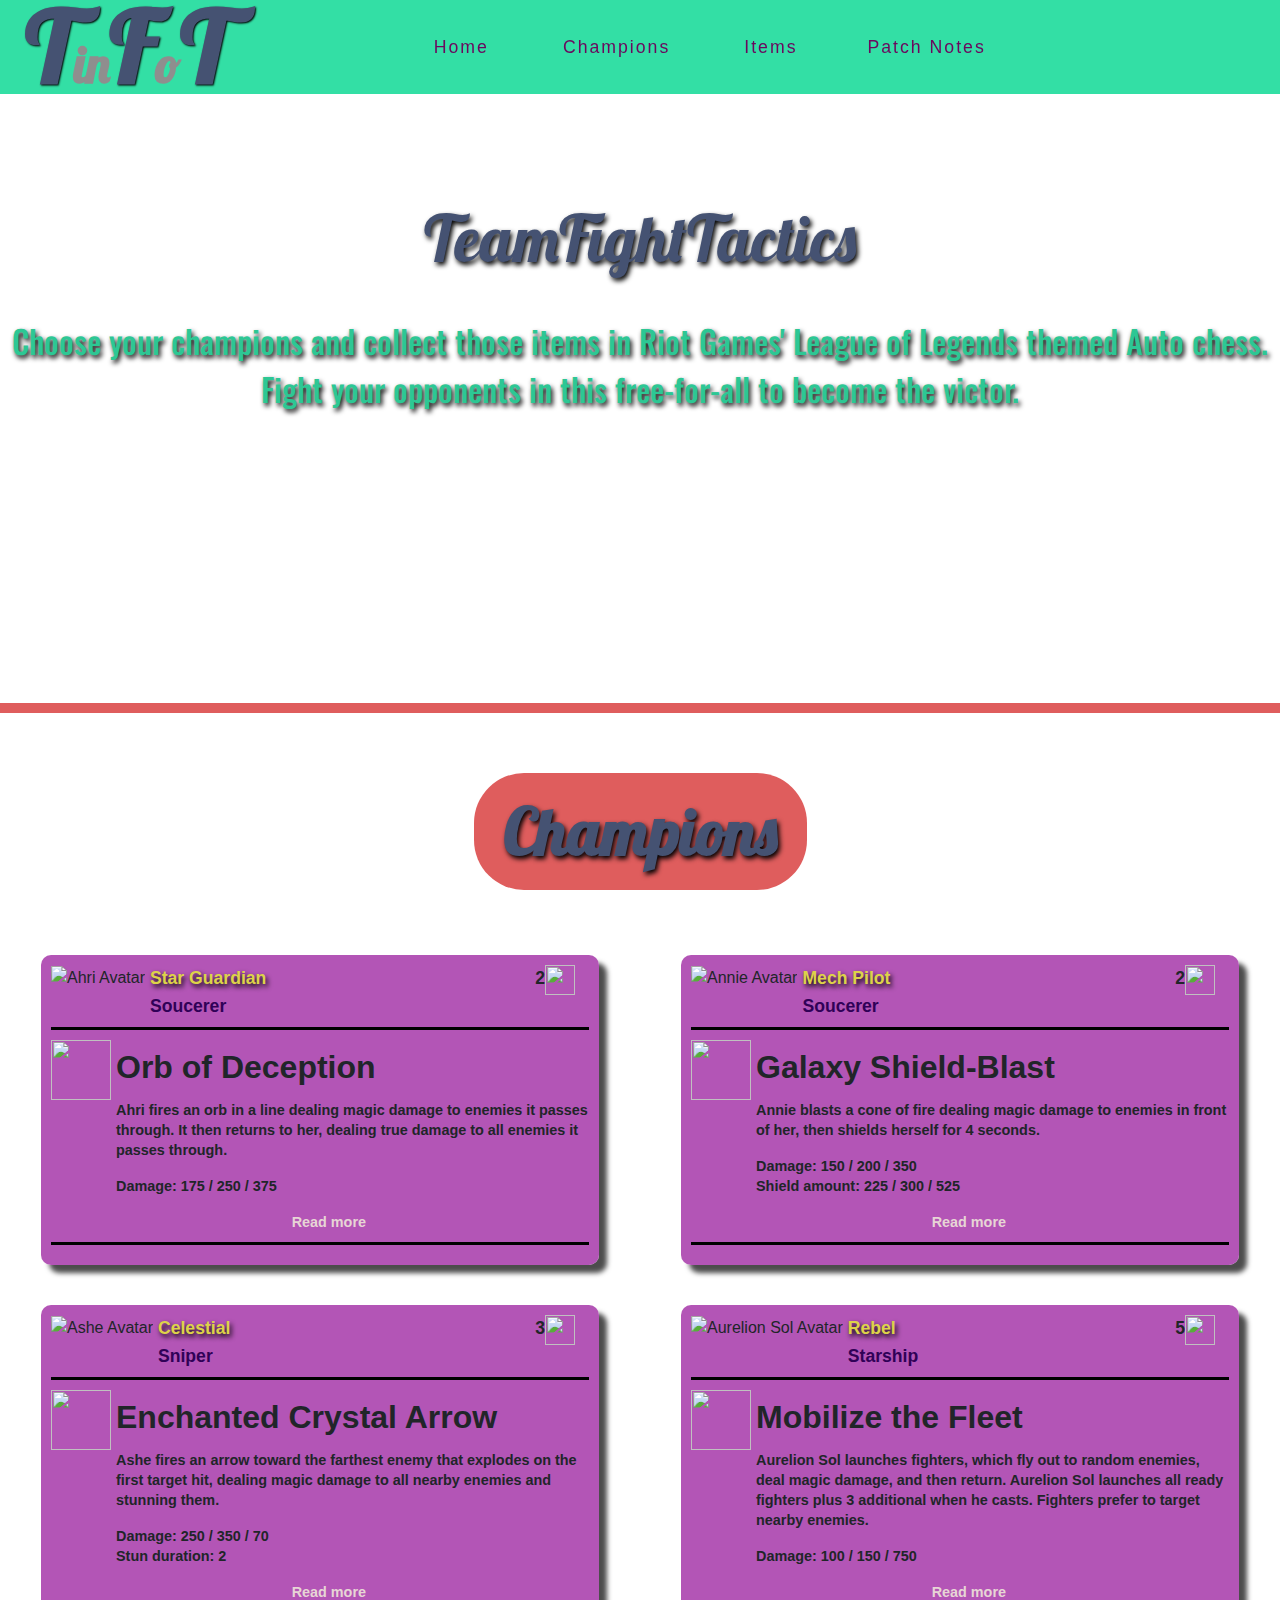
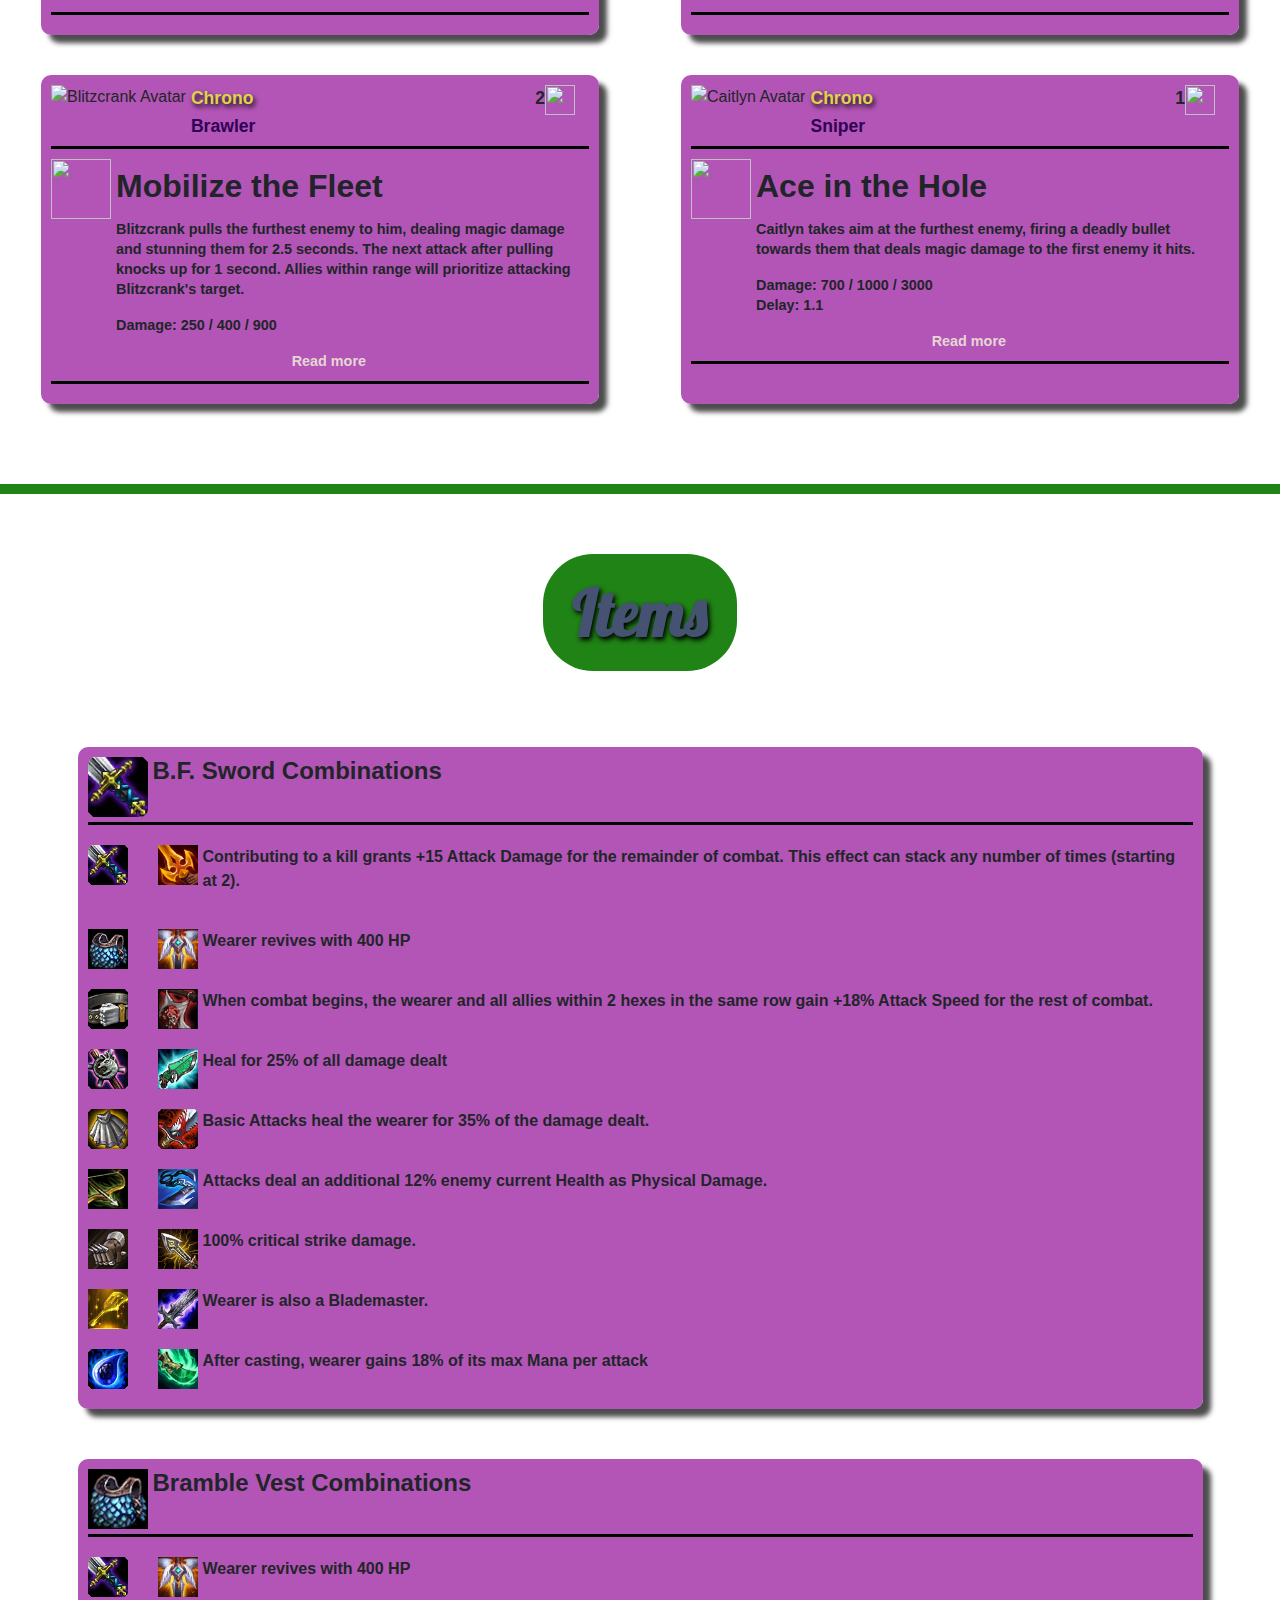
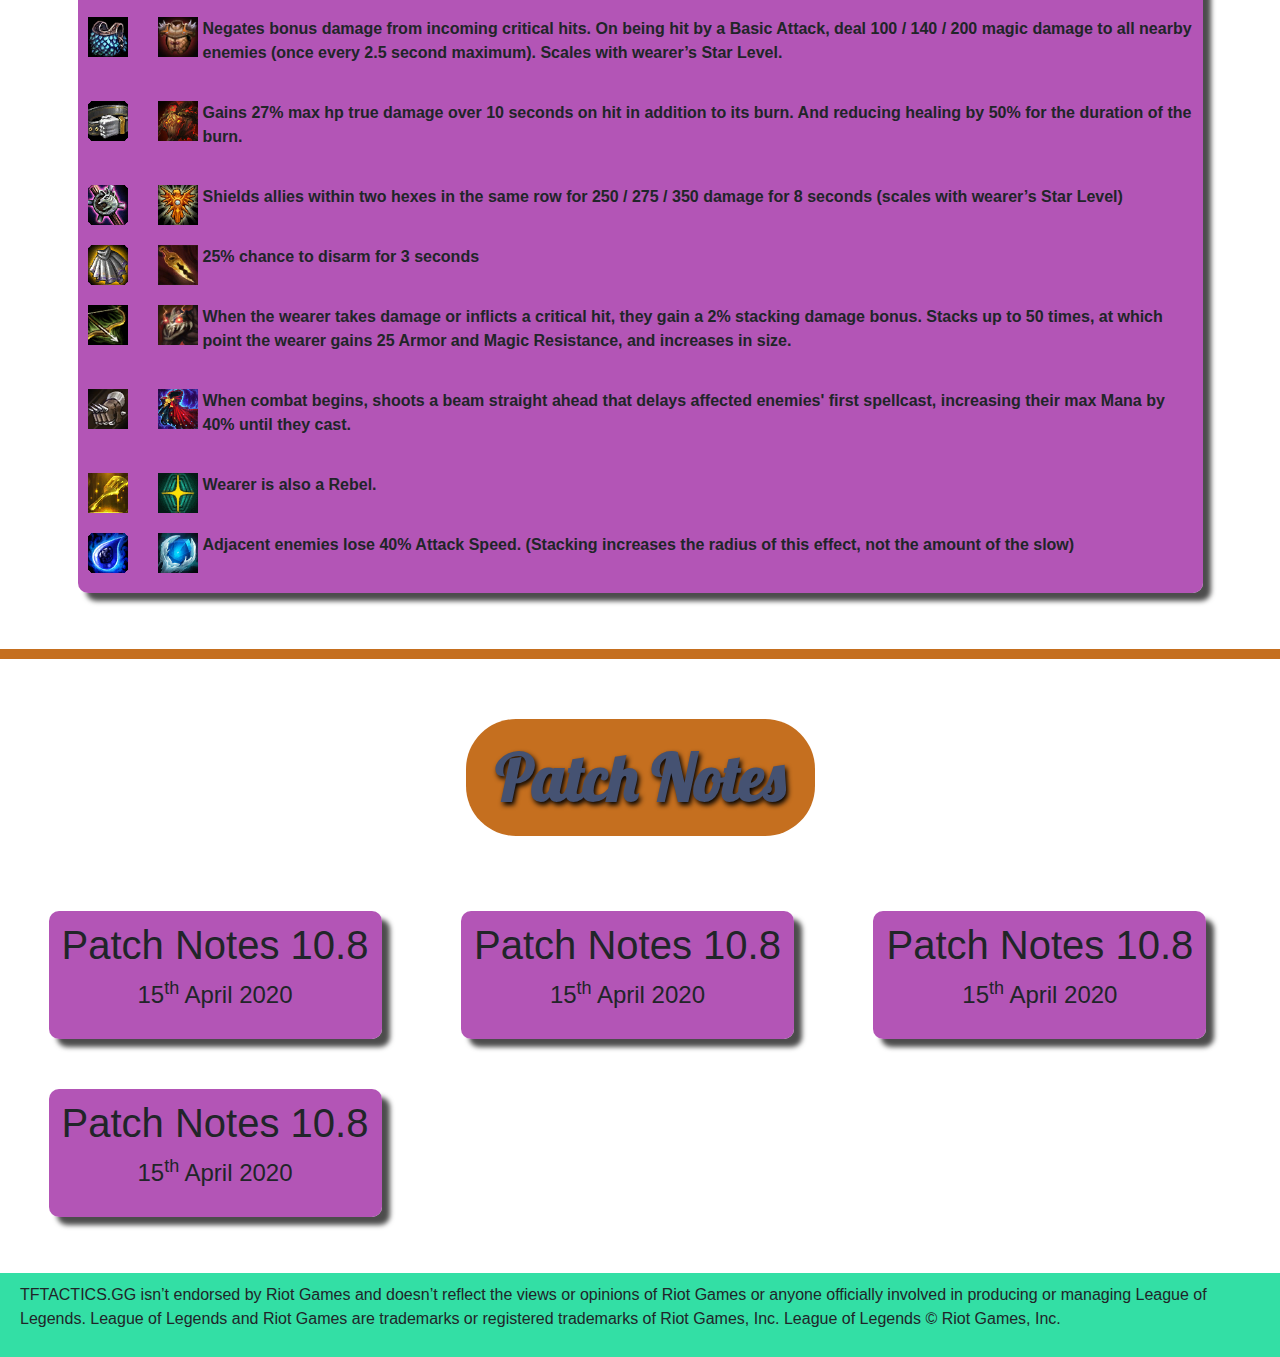
==== commit 28dd20d1: "Changed header and patch note links styling" ====
--- a/index.html
+++ b/index.html
@@ -29,9 +29,9 @@
             <div class="collapse navbar-collapse" id="navbarNavDropdown">
                 <ul class="navbar-nav" id="navnav">
                     <li class="active nav-item mr-2"><a class="nav-link" href="index.html">Home</a></li>
-                    <li class="nav-item mr-2"><a class="nav-link" href="#champions">Champions</a></li>
-                    <li class="nav-item mr-1"><a class="nav-link" href="#items">Items</a></li>
-                    <li class="nav-item mr-1"><a class="nav-link" href="#patchnotes">Patch Notes</a></li>               
+                    <li class="nav-item mr-2"><a class="nav-link" href="#champions-link">Champions</a></li>
+                    <li class="nav-item mr-1"><a class="nav-link" href="#item-link">Items</a></li>
+                    <li class="nav-item mr-1"><a class="nav-link" href="#patch-link">Patch Notes</a></li>               
                 </ul>
             </div>
         </nav>
@@ -39,7 +39,7 @@
         <!--------------------------------HOME PAGE---------------------------------->
 
         <section>
-            <div>
+            <div class="title-box">
                 <h1 class="title">TeamFightTactics</h1>
             </div>
             <div class="row">
@@ -50,15 +50,16 @@
                     </div>
                 </div>
             </div>
-        </div>
+            <div id="champions-link">
+            </div>
         </section>
 
         <!--------------------------------CHAMPION SECTION---------------------------->
 
         <section  class="champion-img" id="champions">
         <container>
-            <div class="row">
-                <div class="col-12 champion-title">
+            <div class="row header-box">
+                <div class="champion-title">
                     <div>
                         <h2 class="champion" >Champions</h2>
                     </div>
@@ -267,14 +268,16 @@
                 </div> 
             </div>
         </div>
+        <div id="item-link">
+        </div>
         </section>
 
         <!--------------------------------ITEM SECTION-------------------------------->
 
         <section class="item-img">
             <container>
-                <div class="row">
-                    <div class="col-12 item-title">
+                <div class="row header-box">
+                    <div class=" item-title">
                         <div>
                             <h2 class="item" id="items">Items</h2>
                         </div>
@@ -534,14 +537,15 @@
                     </div>
                 </div>
             </container>
-            
+            <div id="patch-link">
+            </div>
         </section>
 
         <!--------------------------------PATCH NOTES SECTION------------------------->
 
         <section>
-            <div class="row">
-                <div class="col-12 patch-notes-title">
+            <div class="row header-box">
+                <div class="patch-notes-title">
                     <div>
                         <h2 class="patch-notes" id="patchnotes">Patch Notes</h2>
                     </div>
--- a/assets/css/style.css
+++ b/assets/css/style.css
@@ -91,11 +91,20 @@
 
 /*----------------------------TITLE---------------------------------------*/
 
+.title-box{
+
+    width: 100%;
+    justify-content: center;
+    padding: 0 10px;
+    
+
+}
+
 .title{
 
-    width: 100%;
+    margin: 200px 0px 0px;
+    position: relative;
     text-align: center;  
-    margin: 200px 0px 0px;
     font-size: 400%;
     font-family: 'Lobster', sans-serif;
     color: #455272;
@@ -128,27 +137,46 @@
     background-size: cover;
     background-attachment: fixed;
     overflow-x: hidden;
-
+    border-bottom: solid 10px #1f8315;
+    border-top: solid 10px #df5d5d;
 }
 
 /*---------------------------CHAMPIONS HEADER-----------------------------------*/
 
+#champions-link{
+
+    height:40px;
+
+}
+
+.header-box{
+
+    justify-content: center;
+    margin-top: 20px;
+}
+
 .champion-title{
 
     background-color: #df5d5d;
+    padding: 20px 0px;
     margin-bottom: 5%;
-    padding: 2.5% 0px;
+    margin-top: 40px;
+    border-radius: 50px;
+    align-content: center;
+
 }
 
 .champion{
 
-    
+    position: relative;
+    margin: 0 30px;
     text-align: center;
     font-family: 'Lobster', sans-serif;
     font-size: 400%;
     font-weight: 600;
     color: #455272;
-    text-shadow: 2px 3px 5px #000000;
+    text-shadow: 2px 3px 5px #000000
+
 }
 
 /*----------------------------CHAMPIONS DESCRIPTIONS------------------------------------*/
@@ -291,6 +319,11 @@
     color: #e7d5d5
 }
 
+#item-link{
+
+    height: 40px
+}
+
 /*--------------------------ORIGIN AND CLASS COLORS------------------------------------*/
 
 .star-guardian{
@@ -316,6 +349,7 @@
     background-size: cover;
     background-attachment: fixed;
     overflow-x: hidden;
+    border-bottom: solid 10px #c56f1f;
 
 }
 
@@ -324,18 +358,25 @@
 .item-title{
 
     background-color: #1f8315;
+    padding: 20px 0px;
     margin-bottom: 5%;
-    padding: 2.5% 0px;
+    margin-top: 40px;
+    border-radius: 50px;
+    align-content: center;
+
 }
 
 .item{
 
+    position: relative;
+    margin: 0 30px;
     text-align: center;
     font-family: 'Lobster', sans-serif;
     font-size: 400%;
     font-weight: 600;
     color: #455272;
     text-shadow: 2px 3px 5px #000000
+
 }
 
 /*------------------------------ITEMS DESCRIPTIONS----------------------------------*/
@@ -435,12 +476,18 @@
 .patch-notes-title{
 
     background-color: #c56f1f;
+    padding: 20px 0px;
     margin-bottom: 5%;
-    padding: 2.5% 0px;
+    margin-top: 40px;
+    border-radius: 50px;
+    align-content: center;
+
 }
 
 .patch-notes{
 
+    position: relative;
+    margin: 0 30px;
     text-align: center;
     font-family: 'Lobster', sans-serif;
     font-size: 400%;
@@ -466,26 +513,27 @@
 
 .patch-notes-box{
 
-    background-color: #e69191;
+    background-color: #ab43aee6;
     margin: 10px 5% 40px;
     padding: 10px 10px;
     border-radius: 10px;
     position: relative;
     text-align: center;
+    box-shadow: 8px 8px 5px rgba(0,0,0,0.7);
     
 }
 
 .patch-notes-box h4{
   
     font-size: 250%;
-    color: #d33b3b
+    color: #212529;
+
 }
 
 .patch-notes-box p{
 
     font-size: 150%;
-    color: #d33b3b;
-    
+    color: #212529;
 }
 
 .patch-notes-text:hover{
@@ -900,6 +948,11 @@
 
 }
 
+.title{
+
+    font-size: 350%;
+
+}
 
 .title-info{
 
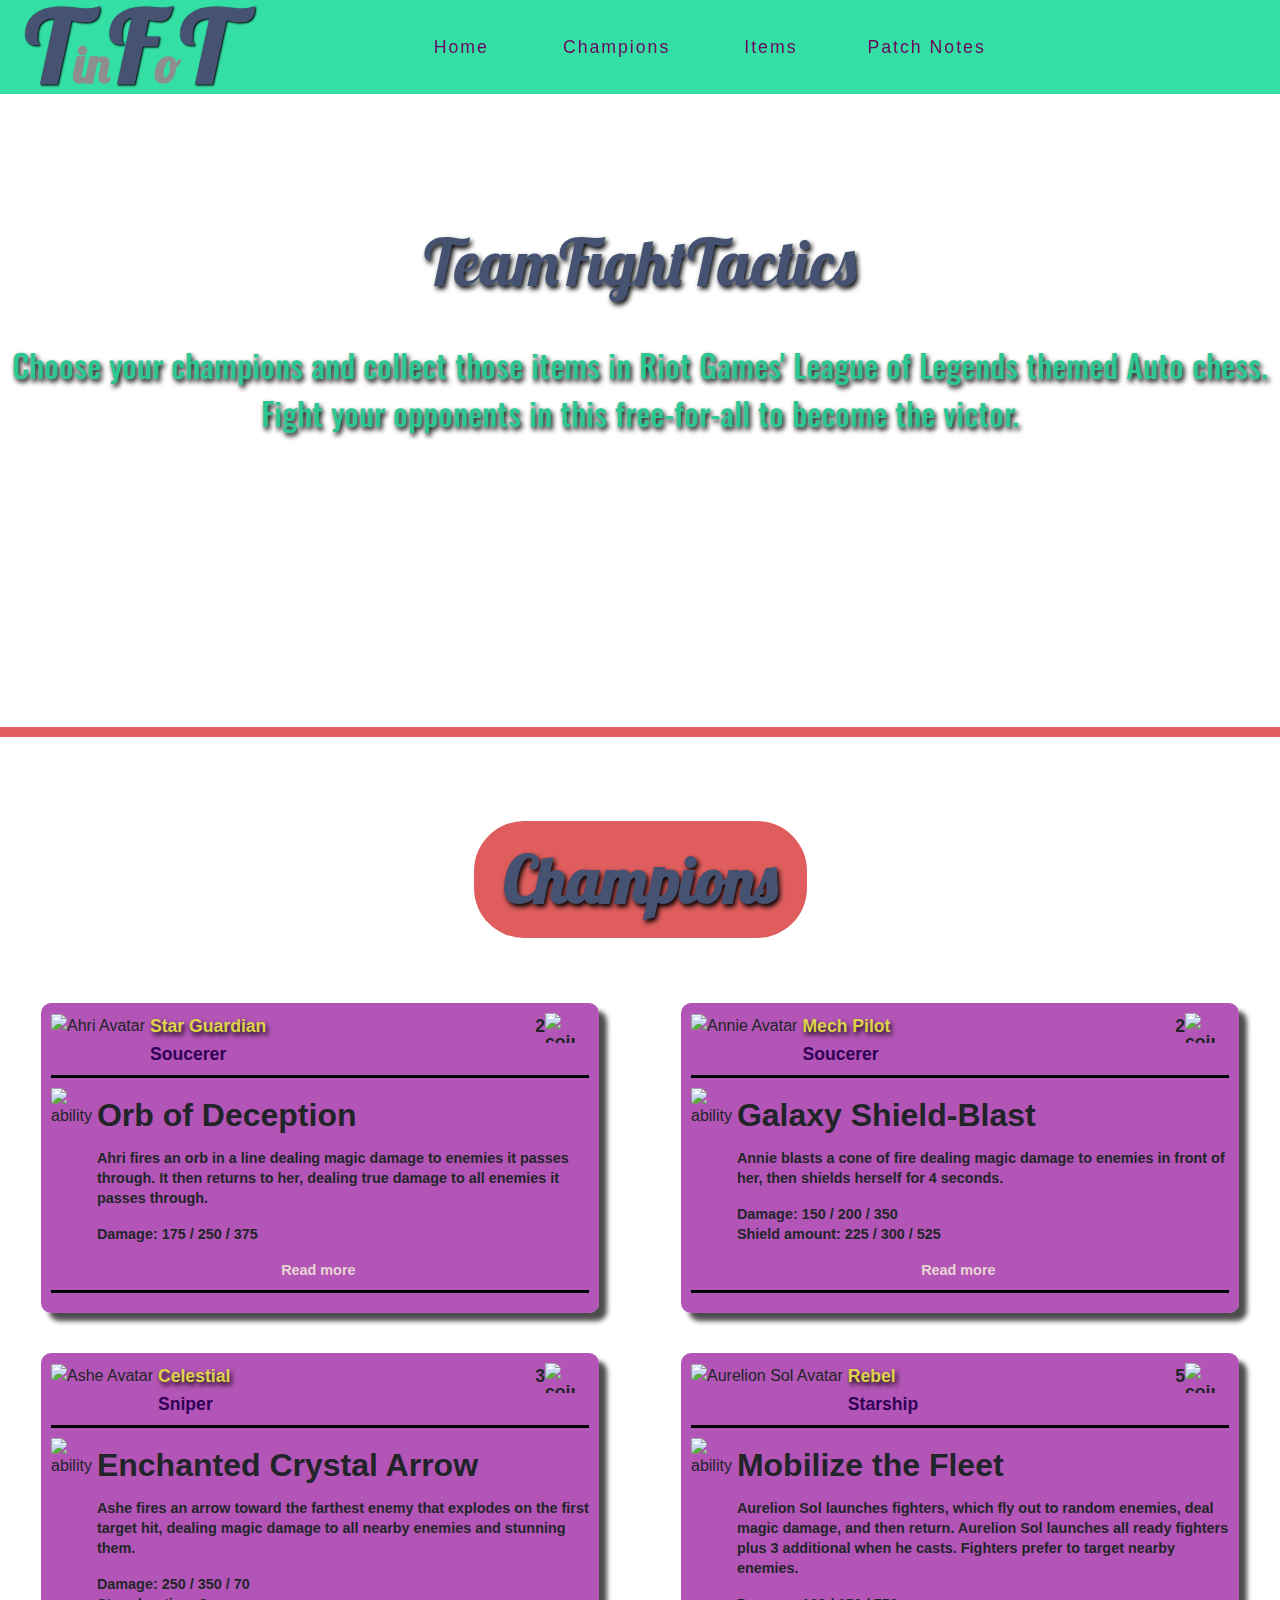
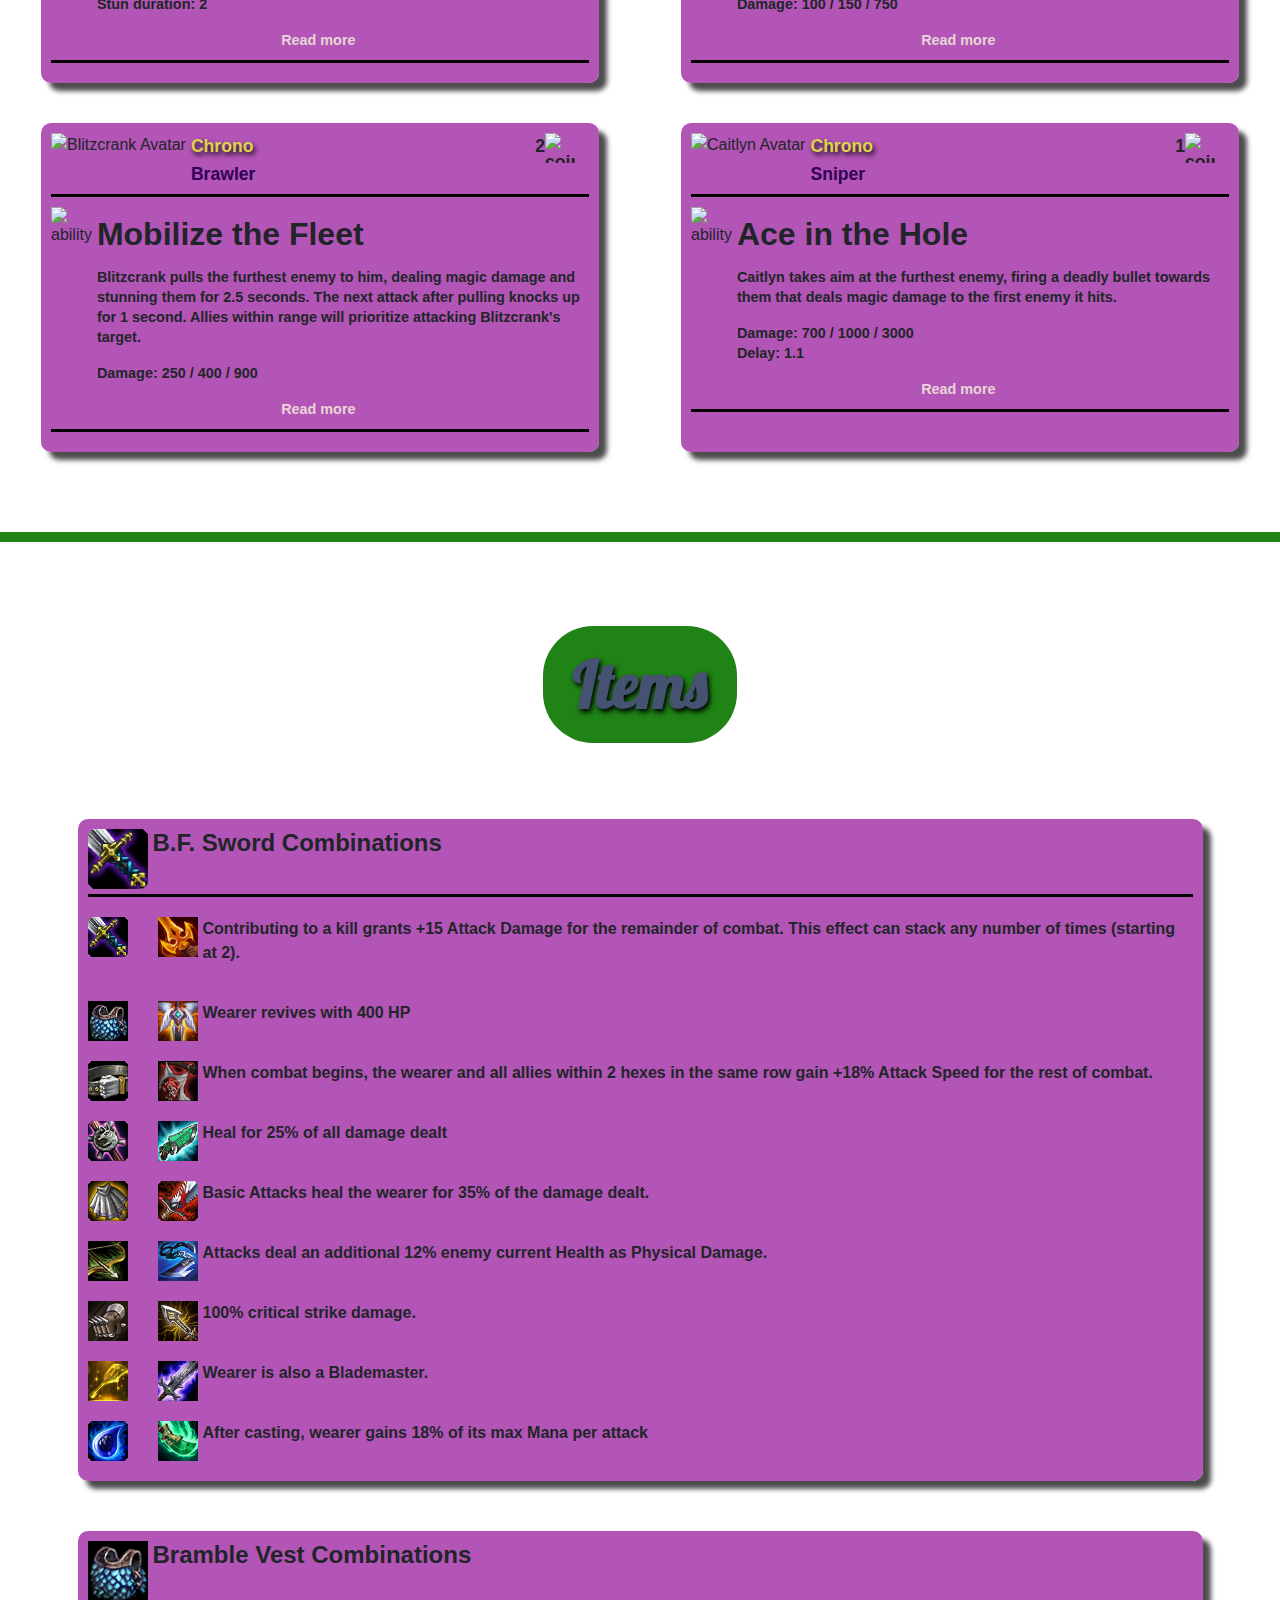
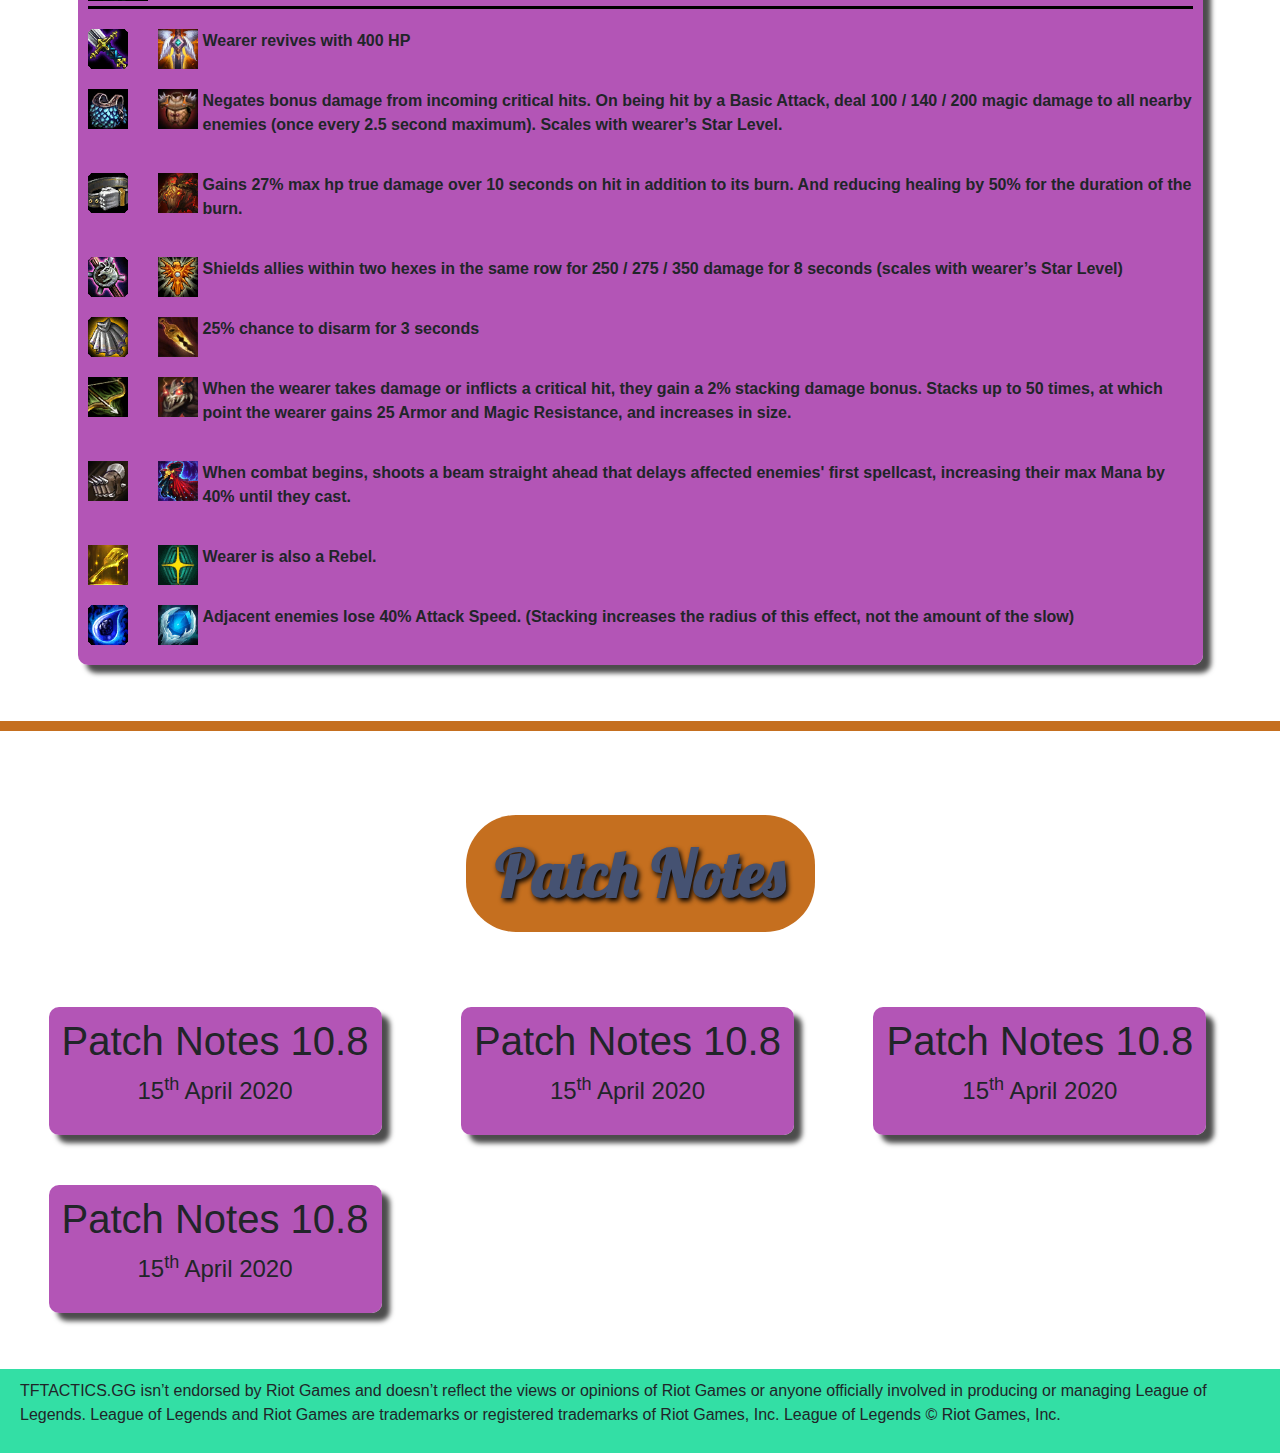
==== commit 9a4cab87: "Added missing alt attributes" ====
--- a/index.html
+++ b/index.html
@@ -15,7 +15,7 @@
 
 <body>
         
-    <div class="parallax">
+    <div class="parallax ">
 
     <!-----------------------------------NAVBAR------------------------------------->
 
@@ -38,7 +38,8 @@
 
         <!--------------------------------HOME PAGE---------------------------------->
 
-        <section>
+        <div class="home-section">
+        <div class="opaque-overlay">&nbsp;</div>
             <div class="title-box">
                 <h1 class="title">TeamFightTactics</h1>
             </div>
@@ -52,20 +53,19 @@
             </div>
             <div id="champions-link">
             </div>
-        </section>
+        </div>
 
         <!--------------------------------CHAMPION SECTION---------------------------->
 
-        <section  class="champion-img" id="champions">
-        <container>
-            <div class="row header-box">
-                <div class="champion-title">
-                    <div>
-                        <h2 class="champion" >Champions</h2>
-                    </div>
-                </div>
-            </div>
-        </container>
+        <section  class="champion-img champion-section" id="champions">
+        <div class="opaque-overlay">&nbsp;</div>
+        <div class="row header-box">
+            <div class="champion-title">
+                <div>
+                    <h2 class="champion" >Champions</h2>
+                </div>
+            </div>
+        </div>
         <div class="container-fluid" id="champion-list">
             <div class="row no-gutters">
                 <div class="col-12 col-md-12 col-lg-6 col-xl-6 list-inline-item">
@@ -81,12 +81,12 @@
                                 </div>
                             </div>
                             <div class="price">
-                                <p> 2 <img class="coin" src="assets/images/misc/coin.png"></p>
+                                <p> 2 <img class="coin" src="assets/images/misc/coin.png" alt="coin"></p>
                             </div>
                         </div>
                         <div class="avatar-description">
                             <div class="ability-box">
-                                <img class="ability" src="assets/images/abilities/ahri-ability.png">
+                                <img class="ability" src="assets/images/abilities/ahri-ability.png" alt="ability">
                             </div>
                             <div class="ability-description-box">
                                 <h6>Orb of Deception</h6>
@@ -114,12 +114,12 @@
                                 </div>
                             </div>
                             <div class="price">
-                                <p> 2 <img class="coin" src="assets/images/misc/coin.png"></p>
+                                <p> 2 <img class="coin" src="assets/images/misc/coin.png" alt="coin"></p>
                             </div>
                         </div>
                         <div class="avatar-description">
                             <div class="ability-box">
-                                <img class="ability" src="assets/images/abilities/annie-ability.png">
+                                <img class="ability" src="assets/images/abilities/annie-ability.png" alt="ability">
                             </div>
                             <div class="ability-description-box">
                                 <h6>Galaxy Shield-Blast</h6>
@@ -147,12 +147,12 @@
                                 </div>
                             </div>
                             <div class="price">
-                                <p>3 <img class="coin" src="assets/images/misc/coin.png"></p>
+                                <p>3 <img class="coin" src="assets/images/misc/coin.png" alt="coin"></p>
                             </div>
                         </div>    
                         <div class="avatar-description">
                             <div class="ability-box">
-                                <img class="ability" src="assets/images/abilities/ashe-ability.png">
+                                <img class="ability" src="assets/images/abilities/ashe-ability.png" alt="ability">
                             </div>
                             <div class="ability-description-box">
                                 <h6>Enchanted Crystal Arrow</h6>
@@ -180,12 +180,12 @@
                                 </div>
                             </div>
                             <div class="price">
-                                <p>5 <img class="coin" src="assets/images/misc/coin.png"></p>
+                                <p>5 <img class="coin" src="assets/images/misc/coin.png" alt="coin"></p>
                             </div>
                         </div>
                         <div class="avatar-description">
                             <div class="ability-box">
-                                <img class="ability" src="assets/images/abilities/aurelion-ability.png">
+                                <img class="ability" src="assets/images/abilities/aurelion-ability.png" alt="ability">
                             </div>
                             <div class="ability-description-box">
                                 <h6>Mobilize the Fleet</h6>
@@ -213,12 +213,12 @@
                                 </div>
                             </div>
                             <div class="price">
-                                <p>2 <img class="coin" src="assets/images/misc/coin.png"></p>
+                                <p>2 <img class="coin" src="assets/images/misc/coin.png" alt="coin"></p>
                             </div>
                         </div>
                         <div class="avatar-description">
                             <div class="ability-box">
-                                <img class="ability" src="assets/images/abilities/blitzcrank-ability.png">
+                                <img class="ability" src="assets/images/abilities/blitzcrank-ability.png" alt="ability">
                             </div>
                             <div class="ability-description-box">
                                 <h6>Mobilize the Fleet</h6>
@@ -246,12 +246,12 @@
                                 </div>
                             </div>
                             <div class="price">
-                                <p>1 <img class="coin" src="assets/images/misc/coin.png"></p>
+                                <p>1 <img class="coin" src="assets/images/misc/coin.png" alt="coin"></p>
                             </div>  
                         </div>
                         <div class="avatar-description">
                             <div class="ability-box">
-                                <img class="ability" src="assets/images/abilities/caitlyn-ability.png">
+                                <img class="ability" src="assets/images/abilities/caitlyn-ability.png" alt="ability">
                             </div>
                             <div class="ability-description-box">
                                 <h6>Ace in the Hole</h6>
@@ -274,19 +274,19 @@
 
         <!--------------------------------ITEM SECTION-------------------------------->
 
-        <section class="item-img">
-            <container>
-                <div class="row header-box">
-                    <div class=" item-title">
-                        <div>
-                            <h2 class="item" id="items">Items</h2>
-                        </div>
-                    </div>
-                </div>
-                <div class="row no-gutters">
-                    <div class="col">
-                        <ul class="list-inline menucontainter" id="item-list">
-                            <li class=" col-12 list-inline-item">
+        <section class="item-img item-section">
+            <div class="opaque-overlay">&nbsp;</div>
+            <div class="row header-box">
+                <div class=" item-title">
+                    <div>
+                        <h2 class="item" id="items">Items</h2>
+                    </div>
+                </div>
+            </div>
+            <div class="row no-gutters">
+                <div class="col">
+                    <ul class="list-inline menucontainter" id="item-list">
+                        <li class=" col-12 list-inline-item">
                                 <div class="item-box">
                                     <div class="item-header">
                                         <div>
@@ -407,8 +407,8 @@
                                         </div>
                                     </div>
                                 </div>
-                            </li>
-                            <li class=" col-12 list-inline-item ">
+                        </li>
+                        <li class=" col-12 list-inline-item ">
                                 <div class="item-box">
                                     <div class="item-header">
                                         <div>
@@ -532,18 +532,18 @@
                                         </div>
                                     </div>
                                 </div>
-                            </li>
-                        </ul>
-                    </div>
-                </div>
-            </container>
+                        </li>
+                    </ul>
+                </div>
+            </div>
             <div id="patch-link">
             </div>
         </section>
 
         <!--------------------------------PATCH NOTES SECTION------------------------->
 
-        <section>
+        <section class="patch-section">
+            <div class="opaque-overlay">&nbsp;</div>
             <div class="row header-box">
                 <div class="patch-notes-title">
                     <div>
@@ -610,14 +610,11 @@
 
         <!--------------------------------SCRIPT-------------------------------------->
 
-        <script src="https://code.jquery.com/jquery-3.4.1.slim.min.js"
-        integrity="sha384-J6qa4849blE2+poT4WnyKhv5vZF5SrPo0iEjwBvKU7imGFAV0wwj1yYfoRSJoZ+n" crossorigin="anonymous"></script>
-
-        <script src="https://cdn.jsdelivr.net/npm/popper.js@1.16.0/dist/umd/popper.min.js"
-        integrity="sha384-Q6E9RHvbIyZFJoft+2mJbHaEWldlvI9IOYy5n3zV9zzTtmI3UksdQRVvoxMfooAo" crossorigin="anonymous"></script>
-
-        <script src="https://stackpath.bootstrapcdn.com/bootstrap/4.4.1/js/bootstrap.min.js"
-        integrity="sha384-wfSDF2E50Y2D1uUdj0O3uMBJnjuUD4Ih7YwaYd1iqfktj0Uod8GCExl3Og8ifwB6" crossorigin="anonymous"></script>
+        <script src="https://code.jquery.com/jquery-3.4.1.slim.min.js"></script>
+
+        <script src="https://cdn.jsdelivr.net/npm/popper.js@1.16.0/dist/umd/popper.min.js"></script>
+
+        <script src="https://stackpath.bootstrapcdn.com/bootstrap/4.4.1/js/bootstrap.min.js"></script>
 
     </div>   
 </body>
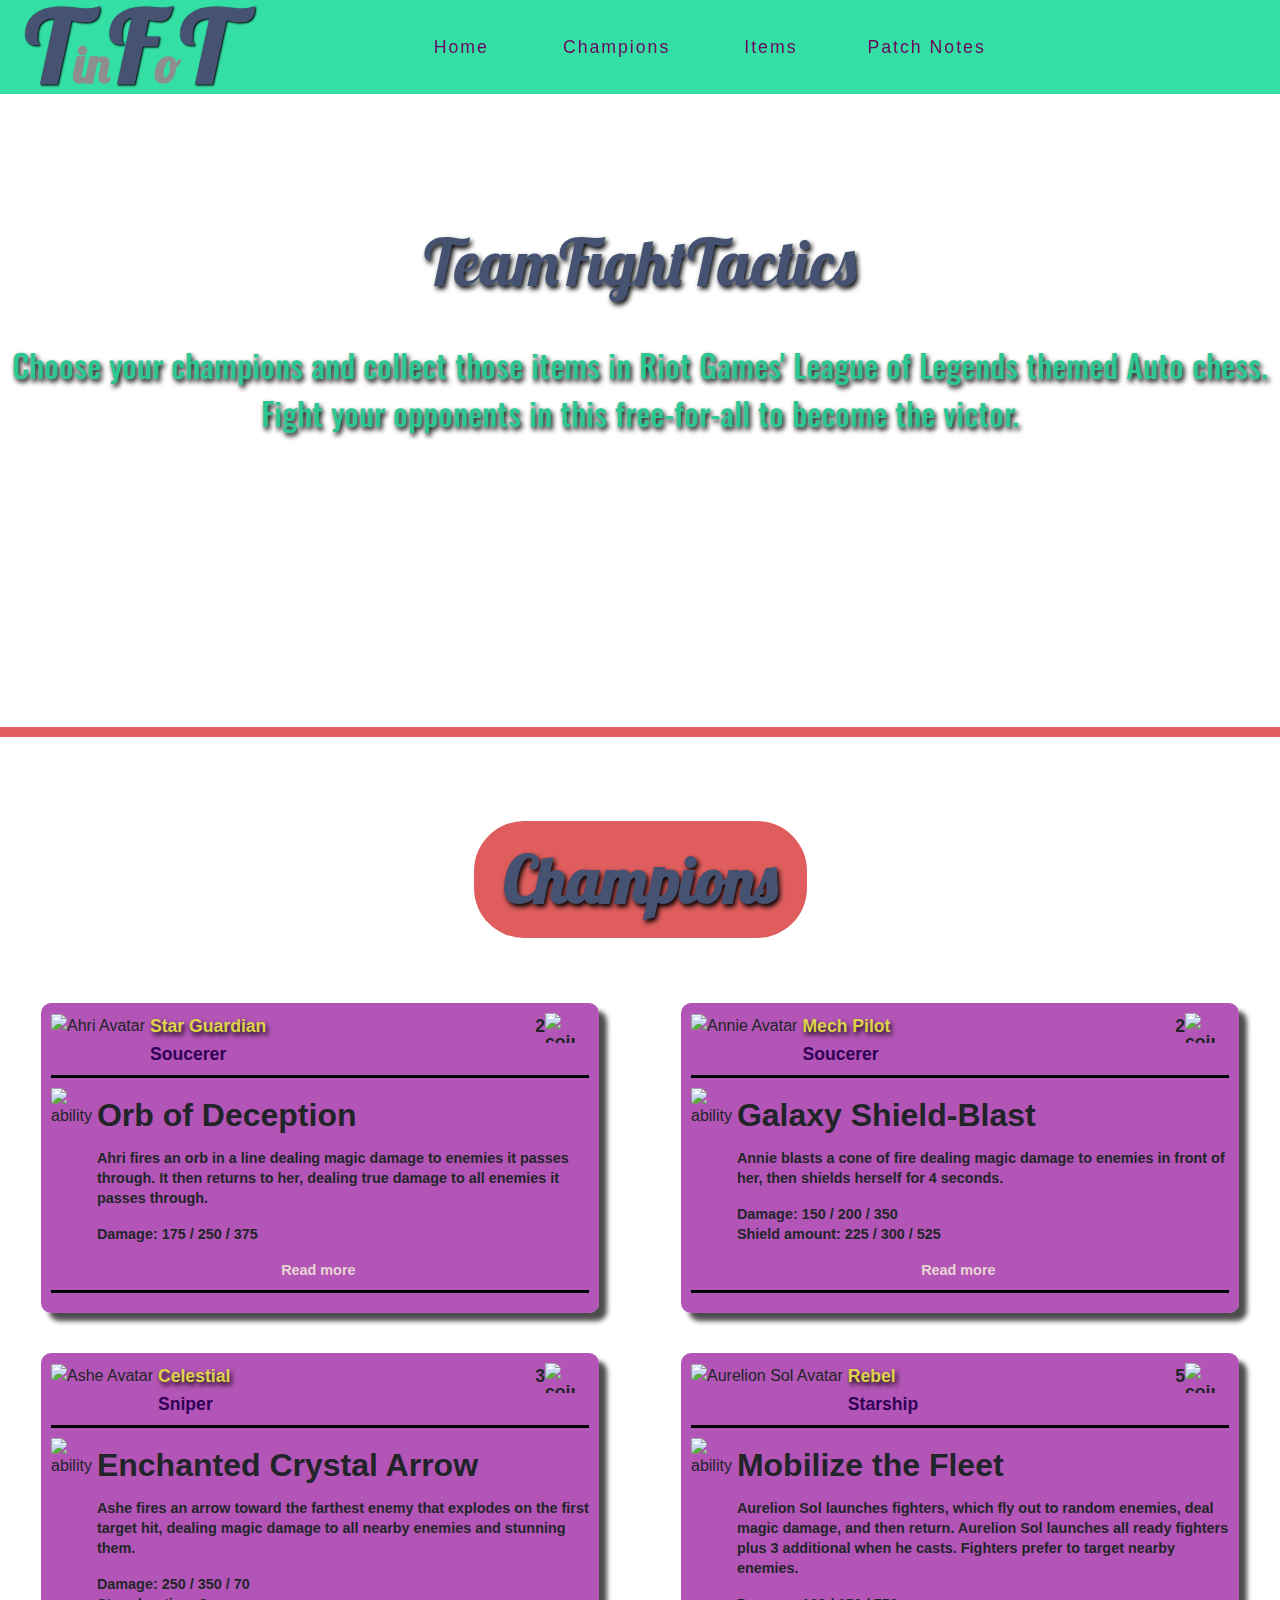
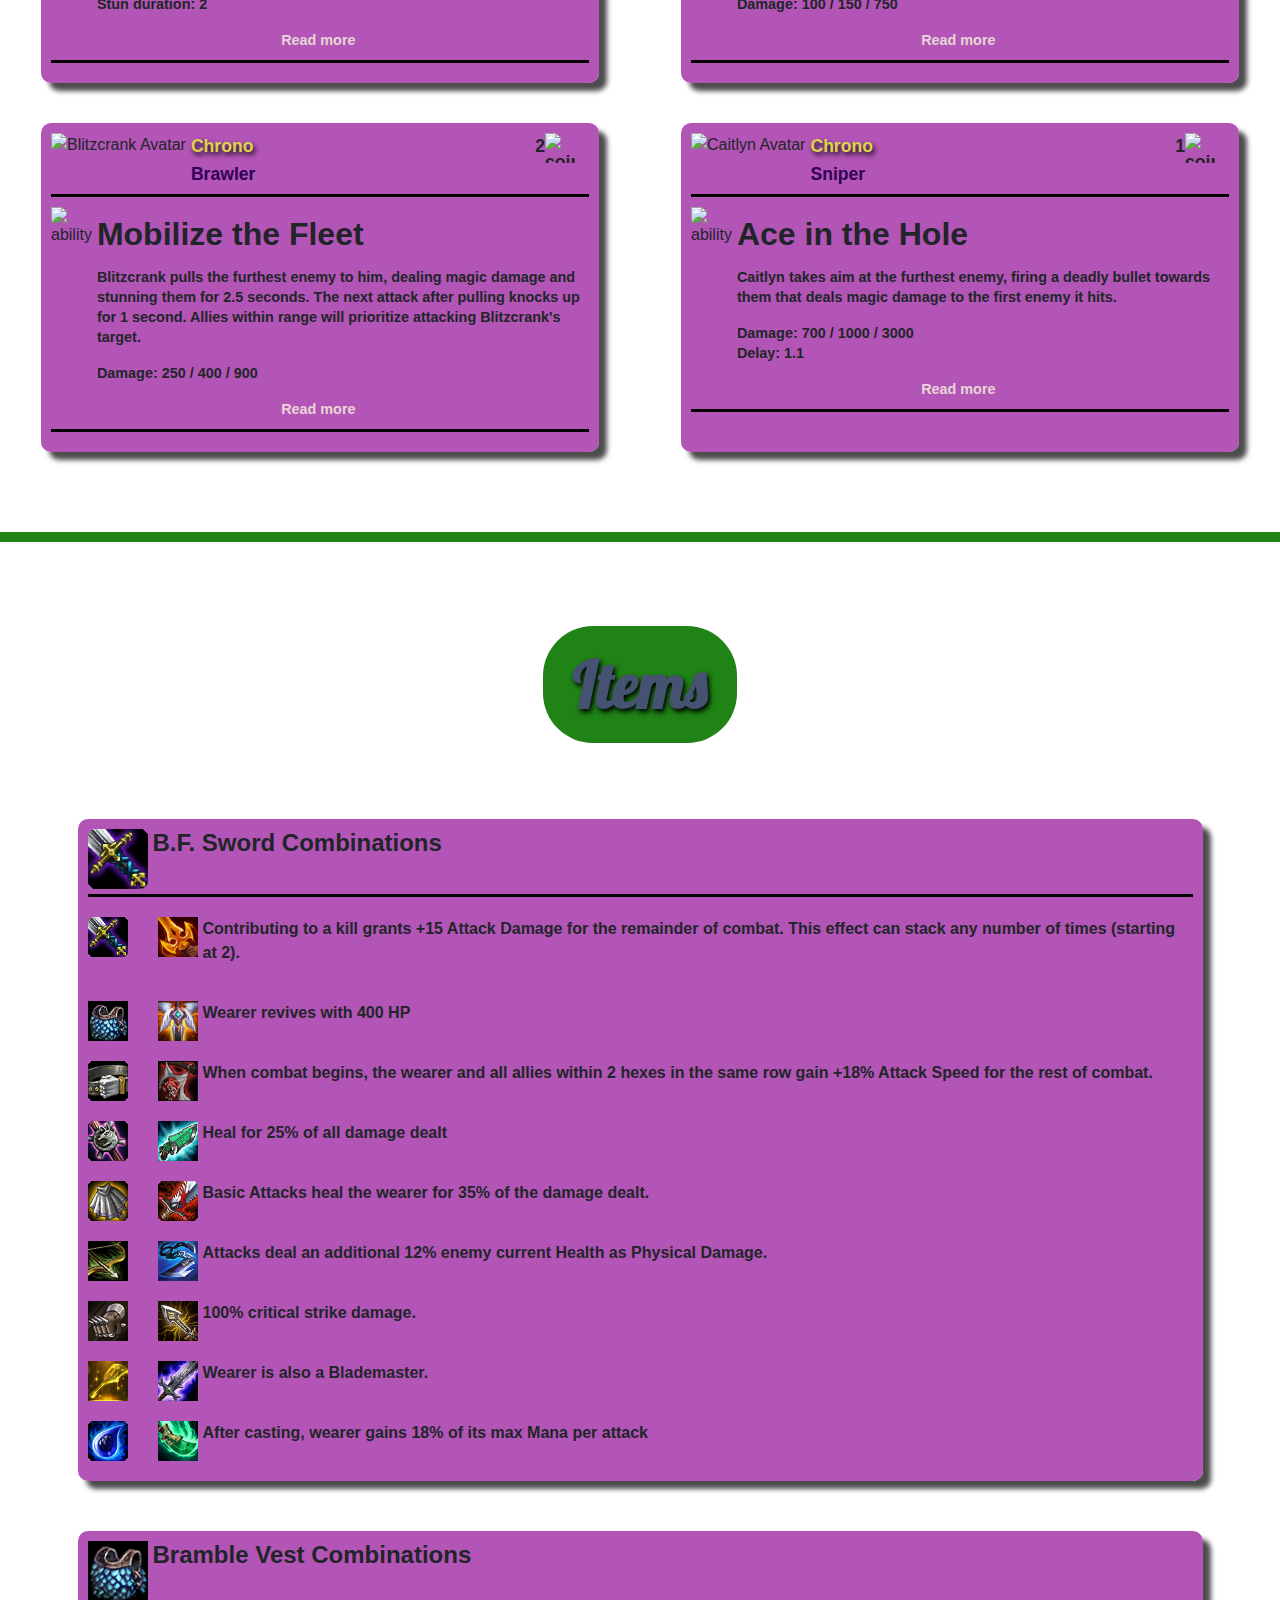
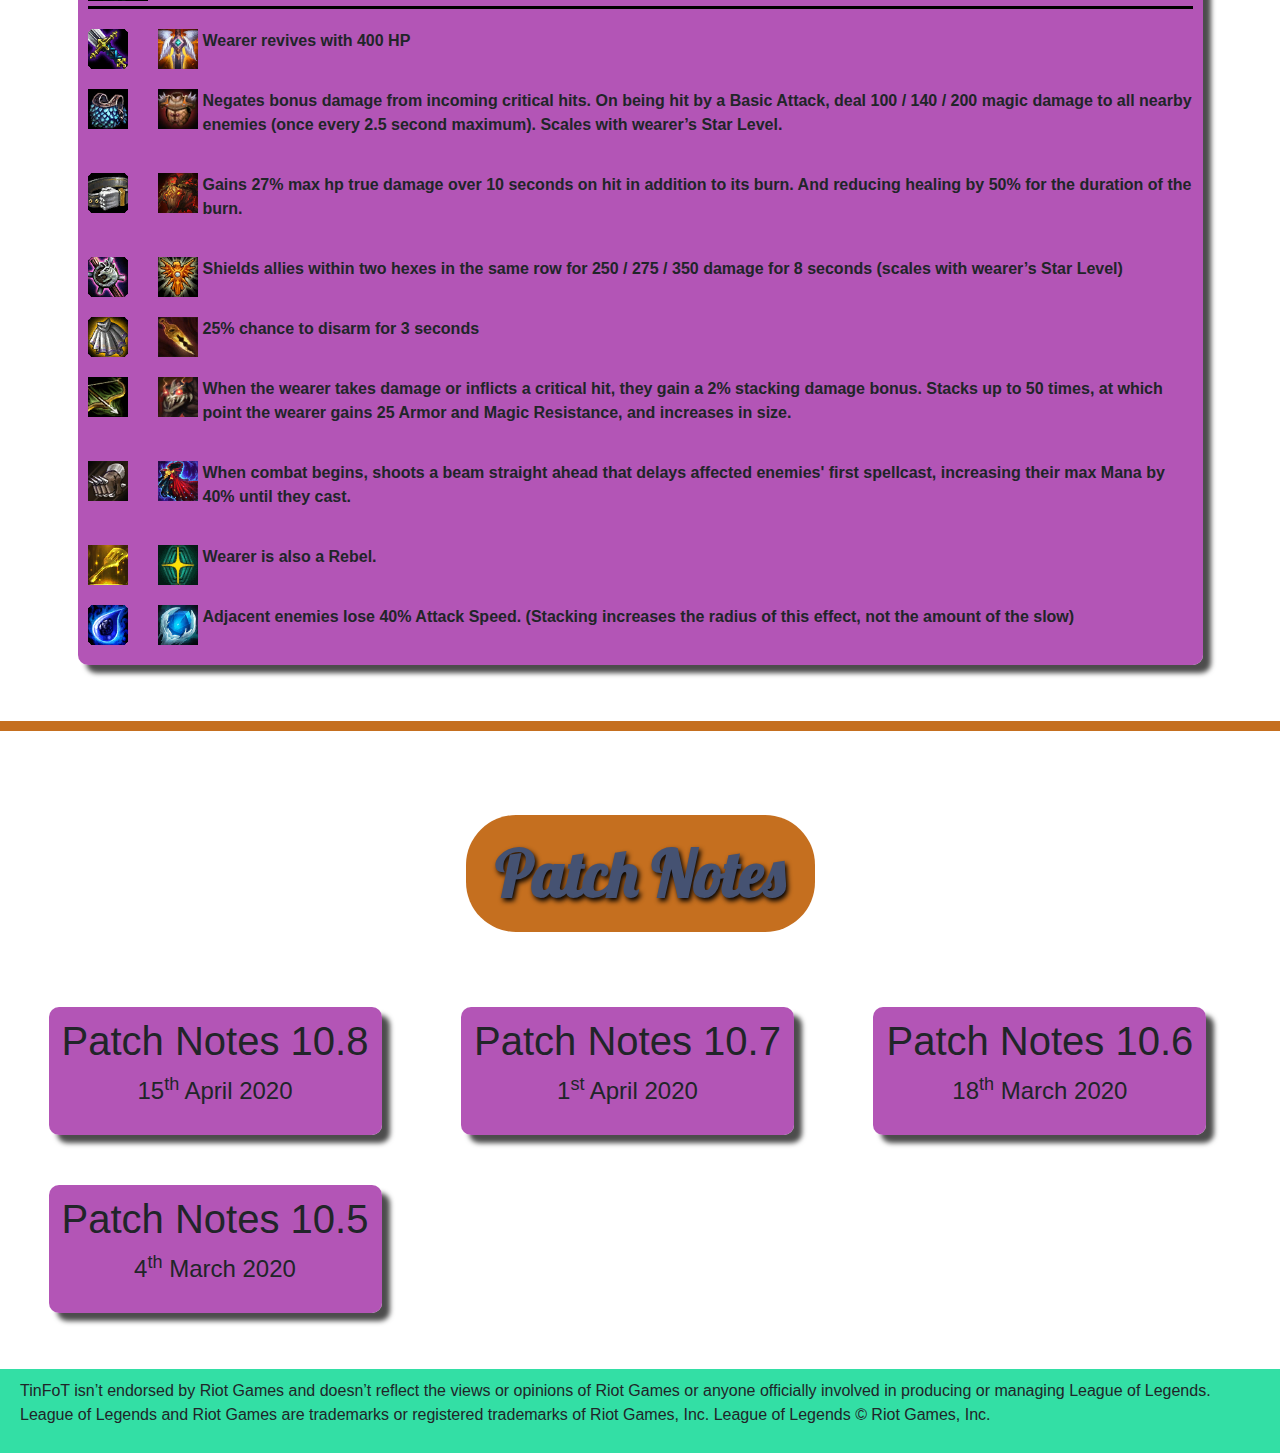
==== commit 8d51ae69: "Changed footer note to have the correct website name" ====
--- a/index.html
+++ b/index.html
@@ -564,26 +564,26 @@
                             </a>
                         </li>
                         <li class="col-12 col-md-6 col-lg-4 col-xl-3 list-inline-item">
-                            <a href="https://na.leagueoflegends.com/en-us/news/game-updates/teamfight-tactics-patch-10-8-notes/" target="_blank">
+                            <a href="https://euw.leagueoflegends.com/en-gb/news/game-updates/tft-patch-10-7-notes/" target="_blank">
                                 <div class="patch-notes-box"> 
-                                        <h4 class="patch-notes-text">Patch Notes 10.8</h4>
-                                        <p class="patch-notes-text"> 15<sup>th</sup> April 2020</p>
+                                        <h4 class="patch-notes-text">Patch Notes 10.7</h4>
+                                        <p class="patch-notes-text"> 1<sup>st</sup> April 2020</p>
                                 </div>
                             </a>
                         </li>
                         <li class="col-12 col-md-6 col-lg-4 col-xl-3 list-inline-item">
-                            <a href="https://na.leagueoflegends.com/en-us/news/game-updates/teamfight-tactics-patch-10-8-notes/" target="_blank">
+                            <a href="https://euw.leagueoflegends.com/en-gb/news/game-updates/teamfight-tactics-patch-10-6-notes/" target="_blank">
                                 <div class="patch-notes-box"> 
-                                    <h4 class="patch-notes-text">Patch Notes 10.8</h4>
-                                    <p class="patch-notes-text"> 15<sup>th</sup> April 2020</p>
+                                    <h4 class="patch-notes-text">Patch Notes 10.6</h4>
+                                    <p class="patch-notes-text"> 18<sup>th</sup> March 2020</p>
                                 </div>
                             </a>
                         </li>
                         <li class="col-12 col-md-6 col-lg-4 col-xl-3 list-inline-item">
-                            <a href="https://na.leagueoflegends.com/en-us/news/game-updates/teamfight-tactics-patch-10-8-notes/" target="_blank">
+                            <a href="https://euw.leagueoflegends.com/en-gb/news/game-updates/teamfight-tactics-patch-10-5-notes/" target="_blank">
                                 <div class="patch-notes-box"> 
-                                    <h4 class="patch-notes-text">Patch Notes 10.8</h4>
-                                    <p class="patch-notes-text"> 15<sup>th</sup> April 2020</p>
+                                    <h4 class="patch-notes-text">Patch Notes 10.5</h4>
+                                    <p class="patch-notes-text"> 4<sup>th</sup> March 2020</p>
                                 </div>
                             </a>
                         </li>
@@ -599,7 +599,7 @@
             <div class="footer">
                 <div class="footer-text">
                     <p>
-                    TFTACTICS.GG isn’t endorsed by Riot Games and doesn’t reflect the views 
+                    TinFoT isn’t endorsed by Riot Games and doesn’t reflect the views 
                     or opinions of Riot Games or anyone officially involved in producing or 
                     managing League of Legends. League of Legends and Riot Games are trademarks
                     or registered trademarks of Riot Games, Inc. League of Legends © Riot Games, Inc.
